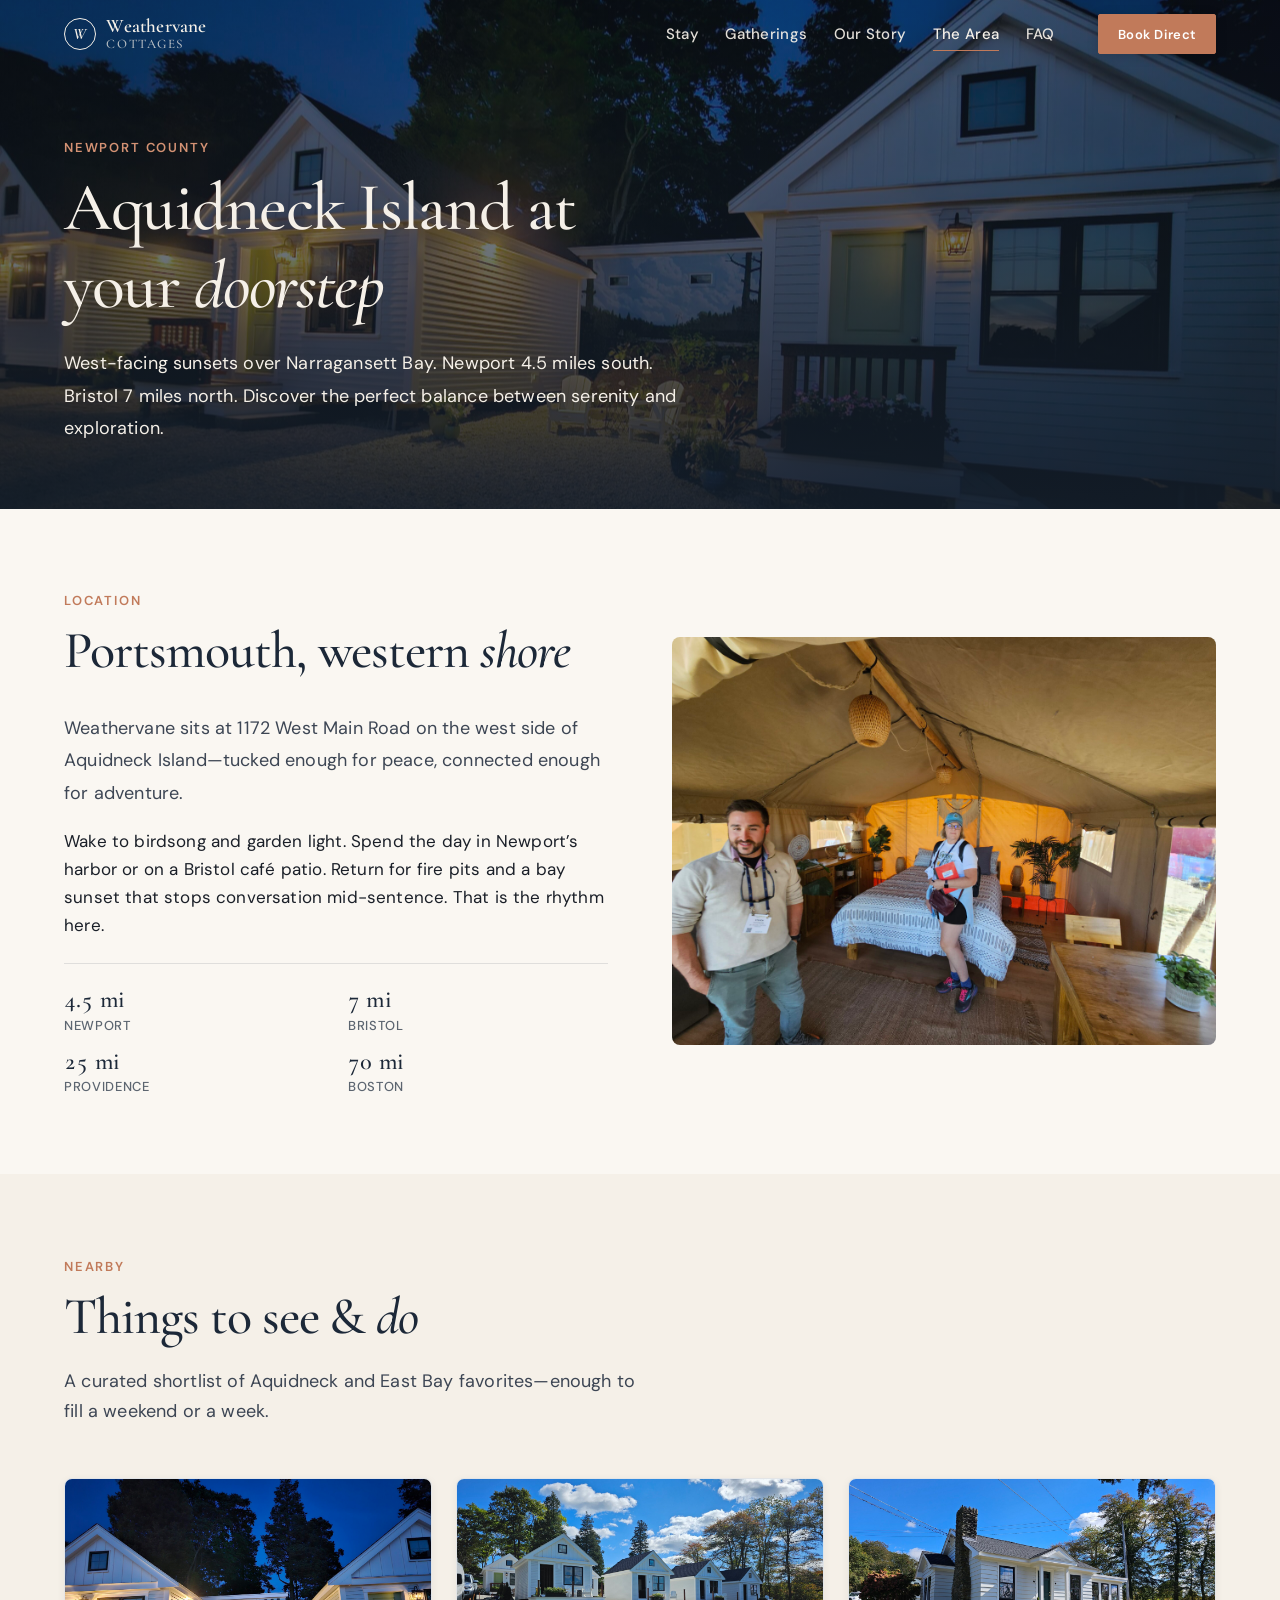
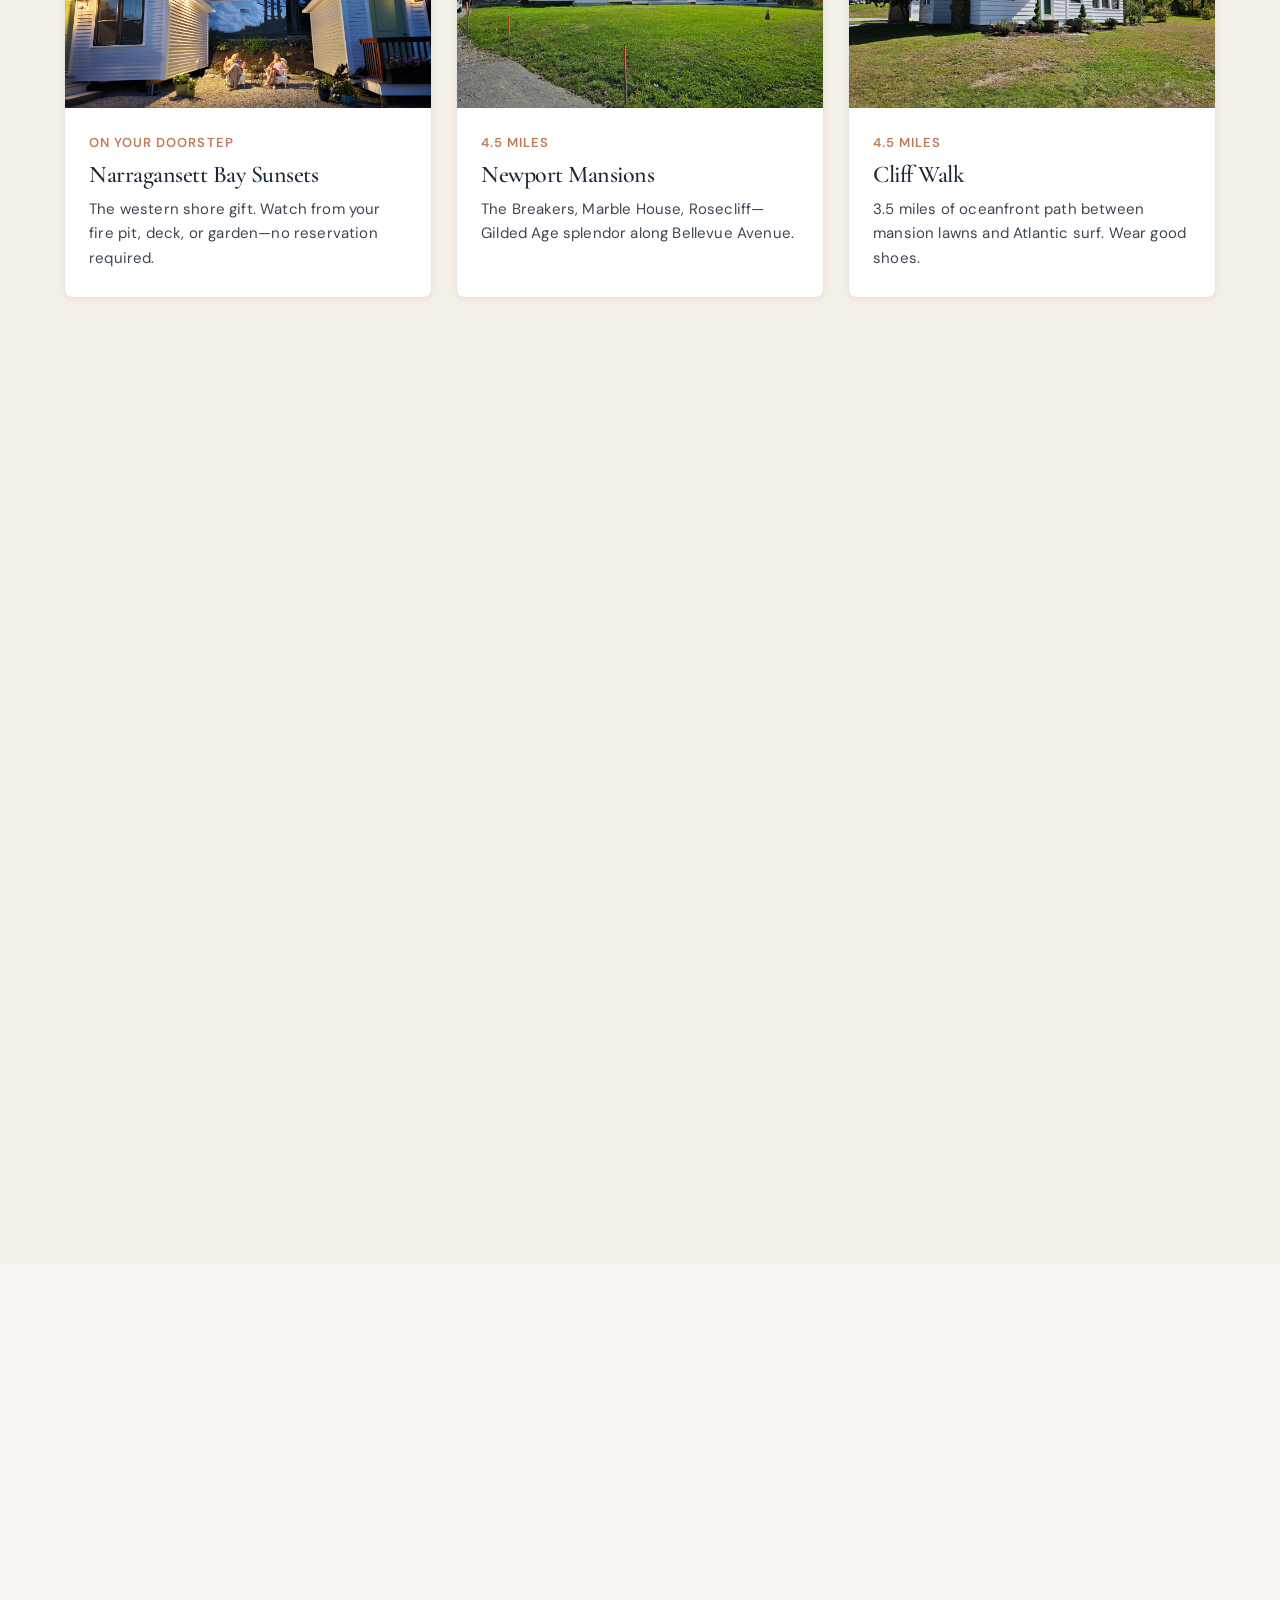
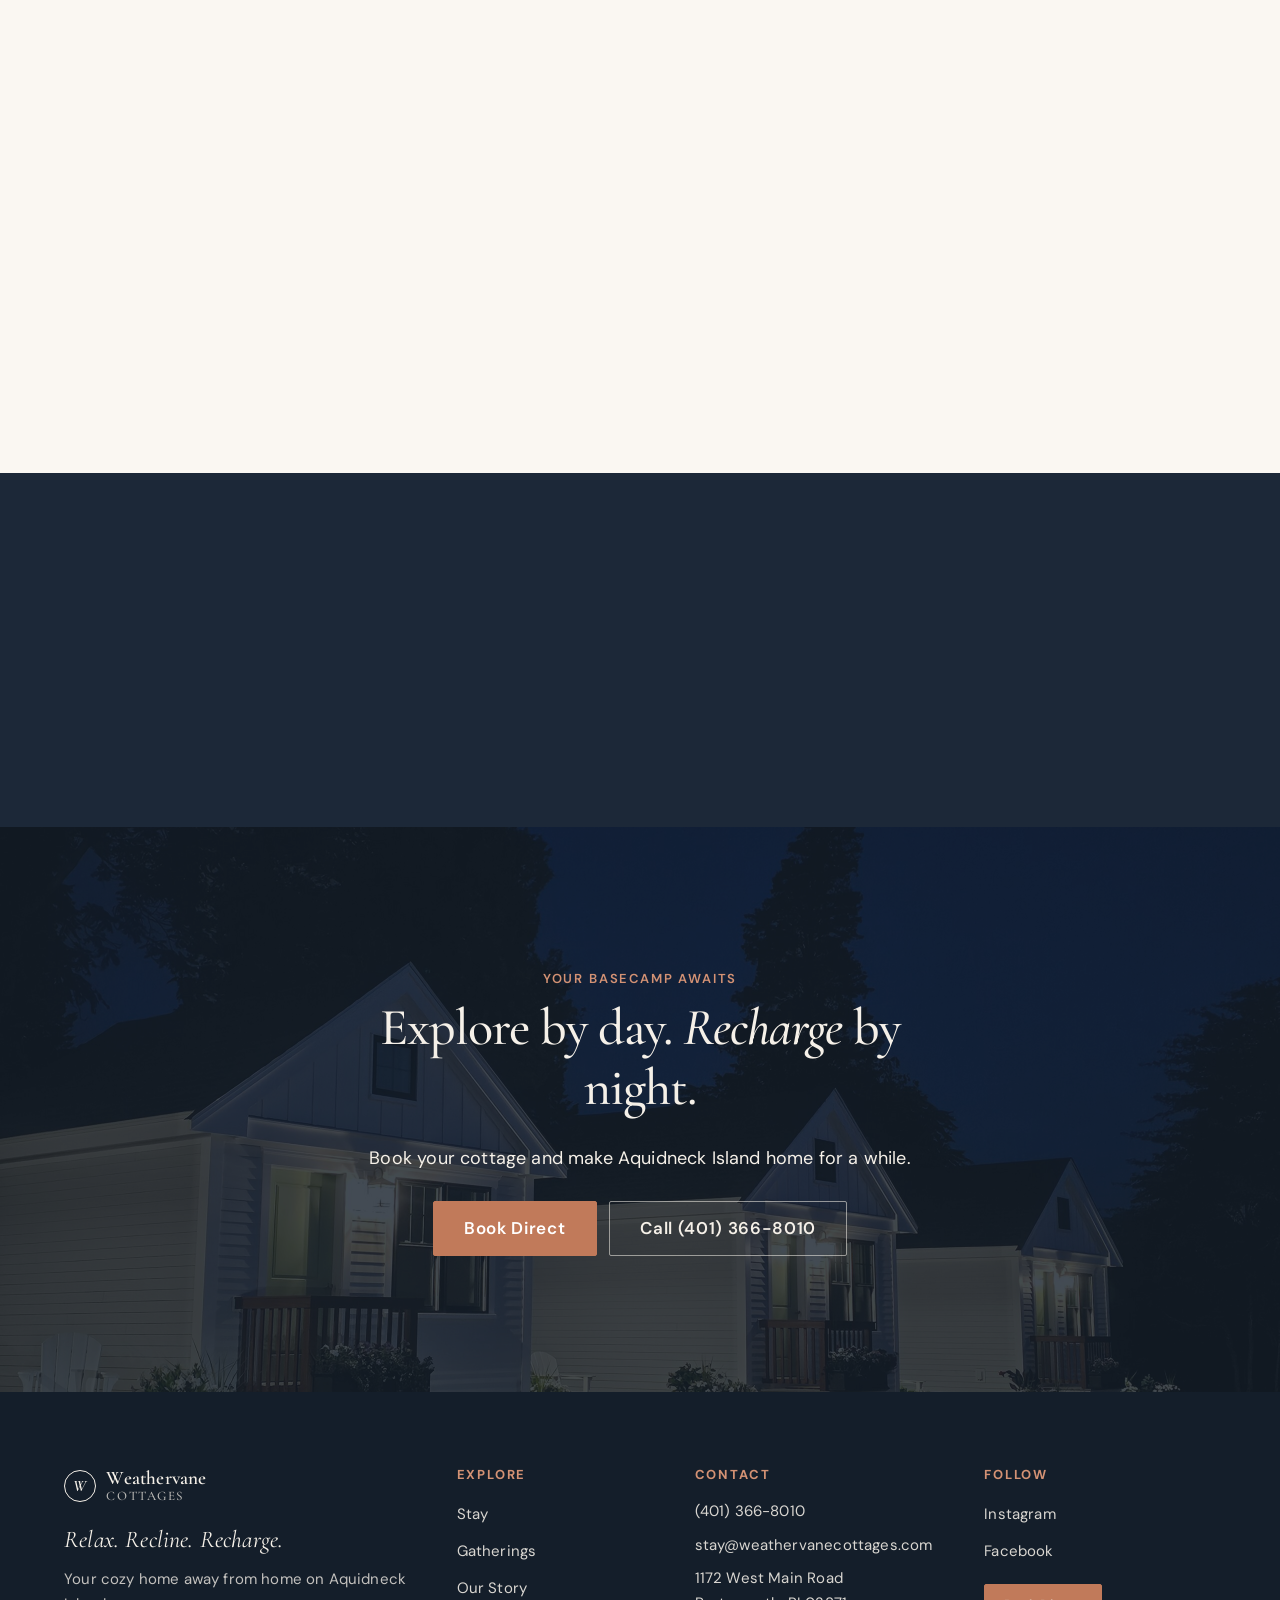
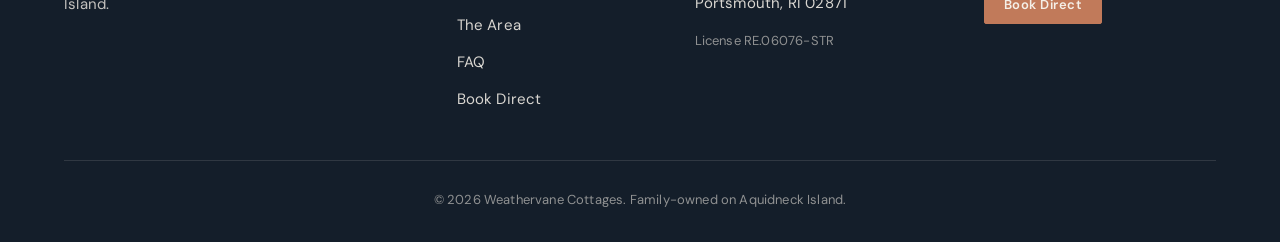
==== area.html @ 52565def "Weathervane Cottages — Grok 4.5 full redesign v2 - Grok 4.5 complete redesign: 19.5KB prompt w/ all " ====
<!DOCTYPE html>
<html lang="en">
<head>
  <meta charset="UTF-8">
  <meta name="viewport" content="width=device-width, initial-scale=1.0">
  <title>The Area | Aquidneck Island & Newport County | Weathervane Cottages</title>
  <meta name="description" content="Explore Aquidneck Island from Weathervane Cottages. Newport 4.5 miles, Bristol 7 miles. Beaches, mansions, farms, vineyards, and Narragansett Bay sunsets.">
  <link rel="canonical" href="https://btizzy.github.io/weathervane-cottages-redesign/area.html">
  <meta name="theme-color" content="#1C2838">

  <meta property="og:type" content="website">
  <meta property="og:url" content="https://btizzy.github.io/weathervane-cottages-redesign/area.html">
  <meta property="og:title" content="The Area | Weathervane Cottages">
  <meta property="og:description" content="Aquidneck Island at your doorstep. Newport, Bristol, bay sunsets, and Newport County adventures.">
  <meta property="og:image" content="https://btizzy.github.io/weathervane-cottages-redesign/assets/property/sunset-2.jpg">
  <meta name="twitter:card" content="summary_large_image">
  <meta name="twitter:title" content="The Area | Weathervane Cottages">
  <meta name="twitter:description" content="Discover Newport County from your cottage on Aquidneck Island.">
  <meta name="twitter:image" content="https://btizzy.github.io/weathervane-cottages-redesign/assets/property/sunset-2.jpg">

  <link rel="preconnect" href="https://fonts.googleapis.com">
  <link rel="preconnect" href="https://fonts.gstatic.com" crossorigin>
  <link href="https://fonts.googleapis.com/css2?family=Cormorant+Garamond:ital,wght@0,400;0,500;0,600;0,700;1,400;1,500;1,600&family=DM+Sans:ital,opsz,wght@0,9..40,300;0,9..40,400;0,9..40,500;0,9..40,600;0,9..40,700;1,9..40,400&display=swap" rel="stylesheet">
  <link rel="stylesheet" href="css/styles.css">

  <script type="application/ld+json">
  {
    "@context": "https://schema.org",
    "@graph": [
      {
        "@type": "Place",
        "name": "Weathervane Cottages",
        "description": "Boutique cottage retreat on the west side of Aquidneck Island in Portsmouth, Rhode Island.",
        "address": {
          "@type": "PostalAddress",
          "streetAddress": "1172 West Main Road",
          "addressLocality": "Portsmouth",
          "addressRegion": "RI",
          "postalCode": "02871",
          "addressCountry": "US"
        },
        "geo": {
          "@type": "GeoCoordinates",
          "latitude": 41.6021,
          "longitude": -71.2701
        },
        "telephone": "+14013668010"
      },
      {
        "@type": "TouristAttraction",
        "name": "Aquidneck Island & Newport County",
        "description": "Newport mansions, Cliff Walk, Narragansett Bay, Bristol, beaches, farms, and vineyards accessible from Weathervane Cottages.",
        "url": "https://btizzy.github.io/weathervane-cottages-redesign/area.html"
      }
    ]
  }
  </script>
</head>
<body>
  <a class="skip-link" href="#main">Skip to content</a>

  <header class="site-header" id="site-header">
    <div class="site-header__inner">
      <a class="site-logo" href="index.html" aria-label="Weathervane Cottages home">
        <span class="site-logo__mark">W</span>
        <span class="site-logo__text">Weathervane<span>Cottages</span></span>
      </a>

      <nav class="site-nav" id="site-nav" aria-label="Primary">
        <ul class="site-nav__list">
          <li><a href="stay.html">Stay</a></li>
          <li><a href="gatherings.html">Gatherings</a></li>
          <li><a href="story.html">Our Story</a></li>
          <li><a href="area.html" aria-current="page">The Area</a></li>
          <li><a href="faq.html">FAQ</a></li>
        </ul>
        <a class="btn btn--primary btn--sm site-nav__cta" href="book.html">Book Direct</a>
      </nav>

      <a class="btn btn--primary btn--sm header-cta-mobile" href="book.html">Book</a>
      <button class="nav-toggle" id="nav-toggle" aria-expanded="false" aria-controls="site-nav" aria-label="Open menu">
        <span class="nav-toggle__bar"></span>
        <span class="nav-toggle__bar"></span>
        <span class="nav-toggle__bar"></span>
      </button>
    </div>
  </header>

  <main id="main">
    <section class="page-hero">
      <div class="page-hero__media">
        <img src="assets/property/sunset-2.jpg" alt="Sunset over Narragansett Bay from Aquidneck Island" width="1920" height="900" fetchpriority="high">
      </div>
      <div class="page-hero__scrim" aria-hidden="true"></div>
      <div class="container">
        <div class="page-hero__content">
          <p class="eyebrow eyebrow--light">Newport County</p>
          <h1 class="page-hero__title">Aquidneck Island at your <em>doorstep</em></h1>
          <p class="page-hero__lede">West-facing sunsets over Narragansett Bay. Newport 4.5 miles south. Bristol 7 miles north. Discover the perfect balance between serenity and exploration.</p>
        </div>
      </div>
    </section>

    <!-- OVERVIEW -->
    <section class="section">
      <div class="container">
        <div class="split">
          <div class="split__copy reveal">
            <p class="eyebrow">Location</p>
            <h2 class="section-title">Portsmouth, western <em>shore</em></h2>
            <p class="lead">Weathervane sits at 1172 West Main Road on the west side of Aquidneck Island—tucked enough for peace, connected enough for adventure.</p>
            <p>Wake to birdsong and garden light. Spend the day in Newport’s harbor or on a Bristol café patio. Return for fire pits and a bay sunset that stops conversation mid-sentence. That is the rhythm here.</p>
            <ul class="distance-list">
              <li><strong>4.5 mi</strong> <span>Newport</span></li>
              <li><strong>7 mi</strong> <span>Bristol</span></li>
              <li><strong>25 mi</strong> <span>Providence</span></li>
              <li><strong>70 mi</strong> <span>Boston</span></li>
            </ul>
          </div>
          <div class="split__media reveal">
            <figure class="media-frame">
              <img src="assets/property/aerial-1.jpg" alt="Aerial view over Aquidneck Island and the bay" width="1000" height="750" loading="lazy">
            </figure>
          </div>
        </div>
      </div>
    </section>

    <!-- ATTRACTIONS -->
    <section class="section section--cream">
      <div class="container">
        <div class="section-header reveal">
          <p class="eyebrow">Nearby</p>
          <h2 class="section-title">Things to see &amp; <em>do</em></h2>
          <p class="section-desc">A curated shortlist of Aquidneck and East Bay favorites—enough to fill a weekend or a week.</p>
        </div>

        <div class="card-grid card-grid--3">
          <article class="card card--minimal reveal">
            <div class="card__media">
              <img src="assets/property/sunset-3.jpg" alt="Narragansett Bay waters at golden hour" width="800" height="500" loading="lazy">
            </div>
            <div class="card__body">
              <p class="card__meta">On your doorstep</p>
              <h3 class="card__title">Narragansett Bay Sunsets</h3>
              <p class="card__text">The western shore gift. Watch from your fire pit, deck, or garden—no reservation required.</p>
            </div>
          </article>

          <article class="card card--minimal reveal">
            <div class="card__media">
              <img src="assets/property/grounds-1.jpg" alt="Lush coastal landscape near the property" width="800" height="500" loading="lazy">
            </div>
            <div class="card__body">
              <p class="card__meta">4.5 miles</p>
              <h3 class="card__title">Newport Mansions</h3>
              <p class="card__text">The Breakers, Marble House, Rosecliff—Gilded Age splendor along Bellevue Avenue.</p>
            </div>
          </article>

          <article class="card card--minimal reveal">
            <div class="card__media">
              <img src="assets/property/grounds-2.jpg" alt="Coastal path scenery" width="800" height="500" loading="lazy">
            </div>
            <div class="card__body">
              <p class="card__meta">4.5 miles</p>
              <h3 class="card__title">Cliff Walk</h3>
              <p class="card__text">3.5 miles of oceanfront path between mansion lawns and Atlantic surf. Wear good shoes.</p>
            </div>
          </article>

          <article class="card card--minimal reveal">
            <div class="card__media">
              <img src="assets/property/garden-2.jpg" alt="Garden greenery reminiscent of local farms" width="800" height="500" loading="lazy">
            </div>
            <div class="card__body">
              <p class="card__meta">Aquidneck Island</p>
              <h3 class="card__title">Farms &amp; Vineyards</h3>
              <p class="card__text">Farm stands, tasting rooms, and fields that feed the island’s tables. Ask us for current favorites.</p>
            </div>
          </article>

          <article class="card card--minimal reveal">
            <div class="card__media">
              <img src="assets/lifestyle/lounge-1.jpg" alt="Relaxed outdoor setting" width="800" height="500" loading="lazy">
            </div>
            <div class="card__body">
              <p class="card__meta">Newport Harbor</p>
              <h3 class="card__title">Sailing &amp; the Waterfront</h3>
              <p class="card__text">Harbor cruises, sailing lessons, Bowen’s and Bannister’s Wharf—seafood with a view.</p>
            </div>
          </article>

          <article class="card card--minimal reveal">
            <div class="card__media">
              <img src="assets/property/garden-3.jpg" alt="Quiet natural setting" width="800" height="500" loading="lazy">
            </div>
            <div class="card__body">
              <p class="card__meta">Island-wide</p>
              <h3 class="card__title">Beaches</h3>
              <p class="card__text">First Beach, Second Beach, Sachuest—Atlantic swims and sandbar walks within easy reach.</p>
            </div>
          </article>

          <article class="card card--minimal reveal">
            <div class="card__media">
              <img src="assets/property/cottage-exterior-2.jpg" alt="Charming local architecture character" width="800" height="500" loading="lazy">
            </div>
            <div class="card__body">
              <p class="card__meta">7 miles</p>
              <h3 class="card__title">Downtown Bristol</h3>
              <p class="card__text">America’s oldest Fourth of July parade, Thames Street shops, waterfront walks, and great coffee.</p>
            </div>
          </article>

          <article class="card card--minimal reveal">
            <div class="card__media">
              <img src="assets/property/grounds-3.jpg" alt="Open path ideal for biking and walking" width="800" height="500" loading="lazy">
            </div>
            <div class="card__body">
              <p class="card__meta">East Bay</p>
              <h3 class="card__title">East Bay Bike Path</h3>
              <p class="card__text">Fourteen scenic miles from Bristol to Providence—rent bikes and make a day of it.</p>
            </div>
          </article>

          <article class="card card--minimal reveal">
            <div class="card__media">
              <img src="assets/rooms/interior-5.jpg" alt="Cozy interior inspiration for rainy day plans" width="800" height="500" loading="lazy">
            </div>
            <div class="card__body">
              <p class="card__meta">Newport</p>
              <h3 class="card__title">Dining &amp; Nightlife</h3>
              <p class="card__text">From clam shacks to tasting menus—Newport County punches well above its weight at the table.</p>
            </div>
          </article>
        </div>
      </div>
    </section>

    <!-- DAY TRIPS -->
    <section class="section">
      <div class="container">
        <div class="section-header reveal">
          <p class="eyebrow">Farther afield</p>
          <h2 class="section-title">Day <em>trips</em></h2>
          <p class="section-desc">When you want a fuller day out—still back in time for the fire pit.</p>
        </div>

        <div class="card-grid card-grid--2">
          <article class="day-card reveal">
            <div class="day-card__index">01</div>
            <h3 class="day-card__title">Providence</h3>
            <p class="day-card__meta">~45 minutes</p>
            <p>RISD Museum, WaterFire (seasonal), Federal Hill dining, and a capital city with serious creative energy.</p>
          </article>
          <article class="day-card reveal">
            <div class="day-card__index">02</div>
            <h3 class="day-card__title">Block Island</h3>
            <p class="day-card__meta">Ferry from Point Judith or Newport (seasonal)</p>
            <p>Bluffs, bikes, and beaches on Rhode Island’s beloved offshore escape.</p>
          </article>
          <article class="day-card reveal">
            <div class="day-card__index">03</div>
            <h3 class="day-card__title">Little Compton &amp; Tiverton</h3>
            <p class="day-card__meta">~30–40 minutes</p>
            <p>Quiet stone walls, farm stands, Sakonnet vineyards, and some of the state’s most beautiful back roads.</p>
          </article>
          <article class="day-card reveal">
            <div class="day-card__index">04</div>
            <h3 class="day-card__title">Cape Cod (west end)</h3>
            <p class="day-card__meta">~90 minutes</p>
            <p>Cross the Bourne Bridge for a Falmouth or Woods Hole afternoon—then home to quieter shores.</p>
          </article>
        </div>
      </div>
    </section>

    <!-- BALANCE -->
    <section class="section section--navy band-message">
      <div class="container container--narrow">
        <div class="band-message__content reveal">
          <h2 class="section-title">Serenity and exploration in perfect <em>balance</em></h2>
          <p>Whether you fill every hour or protect empty ones, Weathervane is the soft place to land. Adventure by day. Sanctuary by night.</p>
        </div>
      </div>
    </section>

    <!-- FINAL CTA -->
    <section class="final-cta">
      <div class="final-cta__media" aria-hidden="true">
        <img src="assets/property/sunset-4.jpg" alt="" width="1920" height="900" loading="lazy">
      </div>
      <div class="final-cta__scrim" aria-hidden="true"></div>
      <div class="container">
        <div class="final-cta__content reveal">
          <p class="eyebrow eyebrow--light">Your basecamp awaits</p>
          <h2 class="final-cta__title">Explore by day. <em>Recharge</em> by night.</h2>
          <p class="final-cta__text">Book your cottage and make Aquidneck Island home for a while.</p>
          <div class="final-cta__actions">
            <a class="btn btn--primary btn--lg" href="book.html">Book Direct</a>
            <a class="btn btn--ghost-light btn--lg" href="tel:+14013668010">Call (401) 366-8010</a>
          </div>
        </div>
      </div>
    </section>
  </main>

  <footer class="site-footer">
    <div class="container">
      <div class="site-footer__grid">
        <div class="site-footer__brand">
          <a class="site-logo site-logo--footer" href="index.html">
            <span class="site-logo__mark">W</span>
            <span class="site-logo__text">Weathervane<span>Cottages</span></span>
          </a>
          <p class="site-footer__tagline">Relax. Recline. Recharge.</p>
          <p class="site-footer__promise">Your cozy home away from home on Aquidneck Island.</p>
        </div>
        <div class="site-footer__col">
          <h3 class="site-footer__heading">Explore</h3>
          <ul class="site-footer__links">
            <li><a href="stay.html">Stay</a></li>
            <li><a href="gatherings.html">Gatherings</a></li>
            <li><a href="story.html">Our Story</a></li>
            <li><a href="area.html">The Area</a></li>
            <li><a href="faq.html">FAQ</a></li>
            <li><a href="book.html">Book Direct</a></li>
          </ul>
        </div>
        <div class="site-footer__col">
          <h3 class="site-footer__heading">Contact</h3>
          <ul class="site-footer__contact">
            <li><a href="tel:+14013668010">(401) 366-8010</a></li>
            <li><a href="mailto:stay@weathervanecottages.com">stay@weathervanecottages.com</a></li>
            <li>1172 West Main Road<br>Portsmouth, RI 02871</li>
            <li class="site-footer__license">License RE.06076-STR</li>
          </ul>
        </div>
        <div class="site-footer__col">
          <h3 class="site-footer__heading">Follow</h3>
          <ul class="site-footer__social">
            <li><a href="https://www.instagram.com/weathervanecottages/" target="_blank" rel="noopener noreferrer">Instagram</a></li>
            <li><a href="https://www.facebook.com/profile.php?id=61563198885459" target="_blank" rel="noopener noreferrer">Facebook</a></li>
          </ul>
          <a class="btn btn--primary btn--sm site-footer__cta" href="book.html">Book Direct</a>
        </div>
      </div>
      <div class="site-footer__bottom">
        <p>&copy; <span data-year></span> Weathervane Cottages. Family-owned on Aquidneck Island.</p>
      </div>
    </div>
  </footer>

  <script src="js/main.js"></script>
</body>
</html>
---- css/styles.css ----
/* ==========================================================================
   Weathervane Cottages — Design System
   ==========================================================================
   TYPE SYSTEM JUSTIFICATION
   Display: Cormorant Garamond — editorial serif with exceptional italics for
   accent words (relax, recline, recharge, sanctuary, magic). Warm, classical
   hospitality presence akin to Six Senses / 1 Hotels editorial moments without
   the stiffness of colder modern serifs. Strong optical presence at 48–96px.
   Body: DM Sans (opsz axis) — highly readable at 16px mobile, refined
   letter-spacing, contemporary without feeling tech-startup. Pairs cleanly
   with Garamond’s high contrast. Fallback: Georgia / system-ui stack.
   ========================================================================== */

/* --------------------------------------------------------------------------
   Tokens
   -------------------------------------------------------------------------- */
:root {
  /* Color — sacred discipline */
  --navy: #1C2838;
  --navy-deep: #141E2A;
  --navy-soft: #2A3A4E;
  --cream: #F5F0E8;
  --cream-deep: #EBE4D8;
  --paper: #FAF7F2;
  --ink: #1A1F28;
  --ink-soft: #3D4654;
  --ink-muted: #5C6570;
  --terracotta: #C17A5A;
  --terracotta-deep: #A56446;
  --terracotta-soft: #D49274;
  --sage: #5E7260;
  --sage-soft: #7A8F7C;
  --bronze: #A67C52;
  --line: rgba(28, 40, 56, 0.12);
  --line-strong: rgba(28, 40, 56, 0.22);
  --white: #FFFFFF;

  /* Typography */
  --font-display: "Cormorant Garamond", "Palatino Linotype", Palatino, "Book Antiqua", Georgia, serif;
  --font-body: "DM Sans", "Segoe UI", system-ui, -apple-system, sans-serif;

  --fs-xs: clamp(0.75rem, 0.7rem + 0.2vw, 0.8125rem);
  --fs-sm: clamp(0.875rem, 0.84rem + 0.2vw, 0.9375rem);
  --fs-base: clamp(1rem, 0.96rem + 0.2vw, 1.0625rem);
  --fs-md: clamp(1.0625rem, 1rem + 0.3vw, 1.125rem);
  --fs-lg: clamp(1.25rem, 1.1rem + 0.6vw, 1.5rem);
  --fs-xl: clamp(1.75rem, 1.4rem + 1.2vw, 2.375rem);
  --fs-2xl: clamp(2.25rem, 1.7rem + 2vw, 3.25rem);
  --fs-3xl: clamp(2.75rem, 2rem + 2.8vw, 4.25rem);
  --fs-hero: clamp(3rem, 2.2rem + 3.5vw, 5.5rem);

  --lh-tight: 1.15;
  --lh-snug: 1.3;
  --lh-body: 1.65;
  --lh-loose: 1.8;

  --ls-display: -0.02em;
  --ls-eyebrow: 0.14em;
  --ls-body: 0.01em;

  /* Space */
  --space-1: 0.25rem;
  --space-2: 0.5rem;
  --space-3: 0.75rem;
  --space-4: 1rem;
  --space-5: 1.5rem;
  --space-6: 2rem;
  --space-7: 3rem;
  --space-8: 4rem;
  --space-9: 6rem;
  --space-10: 8rem;

  --section-y: clamp(4.5rem, 6vw, 7.5rem);
  --container: 72rem;
  --container-narrow: 42rem;
  --gutter: clamp(1.25rem, 4vw, 2rem);

  /* Radius & shadow */
  --radius-sm: 2px;
  --radius: 4px;
  --radius-md: 8px;
  --radius-lg: 12px;

  --shadow-sm: 0 2px 8px rgba(20, 30, 42, 0.06);
  --shadow-md: 0 8px 24px rgba(20, 30, 42, 0.1);
  --shadow-lg: 0 16px 48px rgba(20, 30, 42, 0.14);
  --shadow-lift: 0 12px 32px rgba(20, 30, 42, 0.12);

  /* Motion */
  --ease-out: cubic-bezier(0.22, 1, 0.36, 1);
  --ease-in-out: cubic-bezier(0.65, 0, 0.35, 1);
  --dur-fast: 180ms;
  --dur: 320ms;
  --dur-slow: 600ms;

  /* Header */
  --header-h: 4.25rem;
}

/* --------------------------------------------------------------------------
   Reset / Base
   -------------------------------------------------------------------------- */
*,
*::before,
*::after {
  box-sizing: border-box;
}

html {
  scroll-behavior: smooth;
  -webkit-text-size-adjust: 100%;
}

@media (prefers-reduced-motion: reduce) {
  html { scroll-behavior: auto; }
  *,
  *::before,
  *::after {
    animation-duration: 0.01ms !important;
    animation-iteration-count: 1 !important;
    transition-duration: 0.01ms !important;
  }
}

body {
  margin: 0;
  font-family: var(--font-body);
  font-size: var(--fs-base);
  font-weight: 400;
  font-optical-sizing: auto;
  line-height: var(--lh-body);
  letter-spacing: var(--ls-body);
  color: var(--ink);
  background: var(--paper);
  -webkit-font-smoothing: antialiased;
  -moz-osx-font-smoothing: grayscale;
}

img {
  max-width: 100%;
  height: auto;
  display: block;
  object-fit: cover;
}

img[loading="lazy"] {
  opacity: 0;
  transition: opacity var(--dur-slow) var(--ease-out);
}

img[loading="lazy"].is-loaded,
img[loading="lazy"]:not([src]) {
  opacity: 1;
}

figure { margin: 0; }
ul, ol { margin: 0; padding: 0; list-style: none; }
blockquote { margin: 0; }
address { font-style: normal; }

a {
  color: var(--terracotta-deep);
  text-decoration-thickness: 1px;
  text-underline-offset: 0.18em;
  transition: color var(--dur-fast) var(--ease-out);
}

a:hover {
  color: var(--navy);
}

a:focus-visible,
button:focus-visible,
input:focus-visible,
select:focus-visible,
textarea:focus-visible {
  outline: 2px solid var(--terracotta);
  outline-offset: 3px;
}

h1, h2, h3, h4 {
  font-family: var(--font-display);
  font-weight: 500;
  line-height: var(--lh-tight);
  letter-spacing: var(--ls-display);
  color: var(--navy);
  margin: 0 0 0.5em;
}

h1 em, h2 em, h3 em,
.hero__title em,
.page-hero__title em,
.section-title em,
.final-cta__title em,
.promise-band__quote em {
  font-style: italic;
  font-weight: 500;
  color: inherit;
}

p { margin: 0 0 1em; }
p:last-child { margin-bottom: 0; }

strong { font-weight: 600; }

.visually-hidden,
.skip-link:not(:focus) {
  position: absolute;
  width: 1px;
  height: 1px;
  padding: 0;
  margin: -1px;
  overflow: hidden;
  clip: rect(0, 0, 0, 0);
  white-space: nowrap;
  border: 0;
}

.skip-link:focus {
  position: fixed;
  top: 1rem;
  left: 1rem;
  z-index: 1000;
  padding: 0.75rem 1.25rem;
  background: var(--navy);
  color: var(--cream);
  text-decoration: none;
  font-size: var(--fs-sm);
  font-weight: 600;
  border-radius: var(--radius);
}

/* --------------------------------------------------------------------------
   Layout
   -------------------------------------------------------------------------- */
.container {
  width: 100%;
  max-width: calc(var(--container) + var(--gutter) * 2);
  margin-inline: auto;
  padding-inline: var(--gutter);
}

.container--narrow {
  max-width: calc(var(--container-narrow) + var(--gutter) * 2);
}

.section {
  padding-block: var(--section-y);
}

.section--cream {
  background: var(--cream);
}

.section--navy {
  background: var(--navy);
  color: var(--cream);
}

.section--navy .section-title,
.section--navy h2 {
  color: var(--cream);
}

.section-header {
  max-width: 40rem;
  margin-bottom: clamp(2.5rem, 4vw, 3.5rem);
}

.section-header.text-center,
.section-footer {
  text-align: center;
}

.section-footer {
  margin-top: clamp(2.5rem, 4vw, 3.5rem);
}

.section-title {
  font-size: var(--fs-2xl);
  font-weight: 500;
  margin-bottom: 0.4em;
}

.section-title--sm {
  font-size: var(--fs-xl);
}

.section-desc {
  font-size: var(--fs-md);
  color: var(--ink-soft);
  max-width: 36rem;
  margin: 0;
}

.lead {
  font-size: var(--fs-md);
  line-height: var(--lh-loose);
  color: var(--ink-soft);
}

.eyebrow {
  display: inline-block;
  font-family: var(--font-body);
  font-size: var(--fs-xs);
  font-weight: 600;
  letter-spacing: var(--ls-eyebrow);
  text-transform: uppercase;
  color: var(--terracotta);
  margin: 0 0 0.85rem;
  line-height: 1;
}

.eyebrow--light {
  color: var(--terracotta-soft);
}

.prose-center {
  text-align: center;
}

.prose-center .lead {
  font-size: var(--fs-lg);
  color: var(--ink-soft);
}

.prose p {
  color: var(--ink-soft);
  font-size: var(--fs-md);
}

/* Split layouts */
.split {
  display: grid;
  gap: clamp(2rem, 5vw, 4.5rem);
  align-items: center;
}

@media (min-width: 900px) {
  .split {
    grid-template-columns: 1fr 1fr;
  }

  .split--reverse .split__copy {
    order: 2;
  }

  .split--reverse .split__media {
    order: 1;
  }
}

.split__copy .section-title {
  margin-bottom: 0.6em;
}

.split__copy .lead {
  margin-bottom: 1em;
}

.split__copy .btn,
.split__copy .text-link {
  margin-top: 0.5rem;
}

/* Media frames — NO scale on hover */
.media-frame {
  overflow: hidden;
  border-radius: var(--radius-md);
  background: var(--cream-deep);
  position: relative;
}

.media-frame img {
  width: 100%;
  height: 100%;
  aspect-ratio: 4 / 3;
  transition: none;
}

.media-frame--portrait img {
  aspect-ratio: 4 / 5;
}

/* --------------------------------------------------------------------------
   Buttons & links
   -------------------------------------------------------------------------- */
.btn {
  display: inline-flex;
  align-items: center;
  justify-content: center;
  gap: 0.5rem;
  font-family: var(--font-body);
  font-size: var(--fs-sm);
  font-weight: 600;
  letter-spacing: 0.04em;
  text-decoration: none;
  text-transform: none;
  line-height: 1;
  padding: 0.95rem 1.6rem;
  border-radius: var(--radius-sm);
  border: 1.5px solid transparent;
  cursor: pointer;
  transition:
    background var(--dur-fast) var(--ease-out),
    color var(--dur-fast) var(--ease-out),
    border-color var(--dur-fast) var(--ease-out),
    transform var(--dur-fast) var(--ease-out),
    box-shadow var(--dur-fast) var(--ease-out);
  min-height: 44px;
  white-space: nowrap;
}

.btn--sm {
  padding: 0.7rem 1.15rem;
  font-size: var(--fs-xs);
  min-height: 40px;
}

.btn--lg {
  padding: 1.1rem 1.9rem;
  font-size: var(--fs-base);
}

.btn--block {
  width: 100%;
}

.btn--primary {
  background: var(--terracotta);
  color: var(--white);
  border-color: var(--terracotta);
}

.btn--primary:hover {
  background: var(--terracotta-deep);
  border-color: var(--terracotta-deep);
  color: var(--white);
  box-shadow: var(--shadow-sm);
}

.btn--secondary {
  background: transparent;
  color: var(--navy);
  border-color: var(--navy);
}

.btn--secondary:hover {
  background: var(--navy);
  color: var(--cream);
}

.btn--ghost-light {
  background: transparent;
  color: var(--cream);
  border-color: rgba(245, 240, 232, 0.55);
}

.btn--ghost-light:hover {
  background: rgba(245, 240, 232, 0.12);
  border-color: var(--cream);
  color: var(--cream);
}

.text-link {
  display: inline-flex;
  align-items: center;
  gap: 0.4rem;
  font-weight: 600;
  font-size: var(--fs-sm);
  color: var(--navy);
  text-decoration: none;
  letter-spacing: 0.02em;
  border-bottom: 1px solid var(--terracotta);
  padding-bottom: 0.15em;
  transition: color var(--dur-fast) var(--ease-out), border-color var(--dur-fast) var(--ease-out);
}

.text-link:hover {
  color: var(--terracotta-deep);
  border-color: var(--terracotta-deep);
}

/* --------------------------------------------------------------------------
   Header / Nav
   -------------------------------------------------------------------------- */
.site-header {
  position: fixed;
  top: 0;
  left: 0;
  right: 0;
  z-index: 100;
  height: var(--header-h);
  transition:
    background var(--dur) var(--ease-out),
    box-shadow var(--dur) var(--ease-out),
    backdrop-filter var(--dur) var(--ease-out);
}

.site-header.is-scrolled {
  background: rgba(250, 247, 242, 0.92);
  backdrop-filter: blur(12px);
  -webkit-backdrop-filter: blur(12px);
  box-shadow: 0 1px 0 var(--line);
}

.site-header__inner {
  display: flex;
  align-items: center;
  justify-content: space-between;
  height: 100%;
  max-width: calc(var(--container) + var(--gutter) * 2);
  margin-inline: auto;
  padding-inline: var(--gutter);
  gap: 1rem;
}

.site-logo {
  display: inline-flex;
  align-items: center;
  gap: 0.65rem;
  text-decoration: none;
  color: var(--cream);
  flex-shrink: 0;
  z-index: 102;
  transition: color var(--dur) var(--ease-out);
}

.site-header.is-scrolled .site-logo,
.site-header.nav-open .site-logo {
  color: var(--navy);
}

.site-logo__mark {
  display: grid;
  place-items: center;
  width: 2rem;
  height: 2rem;
  border: 1.5px solid currentColor;
  border-radius: 50%;
  font-family: var(--font-display);
  font-size: 1rem;
  font-weight: 600;
  font-style: italic;
  line-height: 1;
}

.site-logo__text {
  font-family: var(--font-display);
  font-size: 1.2rem;
  font-weight: 600;
  letter-spacing: 0.01em;
  line-height: 1.1;
  display: flex;
  flex-direction: column;
}

.site-logo__text span {
  font-size: 0.68em;
  font-weight: 500;
  letter-spacing: 0.12em;
  text-transform: uppercase;
  opacity: 0.75;
}

.site-nav {
  display: flex;
  align-items: center;
  gap: 2rem;
}

.site-nav__list {
  display: flex;
  align-items: center;
  gap: 0.15rem;
}

.site-nav__list a {
  display: block;
  padding: 0.5rem 0.75rem;
  font-size: var(--fs-sm);
  font-weight: 500;
  color: rgba(245, 240, 232, 0.92);
  text-decoration: none;
  letter-spacing: 0.02em;
  transition: color var(--dur-fast) var(--ease-out);
  position: relative;
}

.site-header.is-scrolled .site-nav__list a {
  color: var(--ink-soft);
}

.site-nav__list a:hover,
.site-nav__list a[aria-current="page"] {
  color: var(--cream);
}

.site-header.is-scrolled .site-nav__list a:hover,
.site-header.is-scrolled .site-nav__list a[aria-current="page"] {
  color: var(--navy);
}

.site-nav__list a[aria-current="page"]::after {
  content: "";
  position: absolute;
  left: 0.75rem;
  right: 0.75rem;
  bottom: 0.2rem;
  height: 1px;
  background: var(--terracotta);
}

.header-cta-mobile {
  display: none;
}

.nav-toggle {
  display: none;
  flex-direction: column;
  justify-content: center;
  gap: 5px;
  width: 44px;
  height: 44px;
  padding: 10px;
  background: transparent;
  border: 0;
  cursor: pointer;
  z-index: 102;
}

.nav-toggle__bar {
  display: block;
  height: 1.5px;
  width: 100%;
  background: var(--cream);
  transition:
    transform var(--dur) var(--ease-out),
    opacity var(--dur-fast) var(--ease-out),
    background var(--dur) var(--ease-out);
  transform-origin: center;
}

.site-header.is-scrolled .nav-toggle__bar,
.site-header.nav-open .nav-toggle__bar {
  background: var(--navy);
}

.nav-toggle[aria-expanded="true"] .nav-toggle__bar:nth-child(1) {
  transform: translateY(6.5px) rotate(45deg);
}

.nav-toggle[aria-expanded="true"] .nav-toggle__bar:nth-child(2) {
  opacity: 0;
}

.nav-toggle[aria-expanded="true"] .nav-toggle__bar:nth-child(3) {
  transform: translateY(-6.5px) rotate(-45deg);
}

@media (max-width: 899px) {
  .nav-toggle { display: flex; }
  .header-cta-mobile { display: inline-flex; margin-left: auto; margin-right: 0.25rem; }

  .site-nav {
    position: fixed;
    inset: 0;
    background: var(--paper);
    flex-direction: column;
    justify-content: center;
    align-items: stretch;
    padding: 6rem var(--gutter) 3rem;
    gap: 2.5rem;
    opacity: 0;
    visibility: hidden;
    pointer-events: none;
    transition: opacity var(--dur) var(--ease-out), visibility var(--dur) var(--ease-out);
    z-index: 101;
  }

  .site-header.nav-open .site-nav {
    opacity: 1;
    visibility: visible;
    pointer-events: auto;
  }

  .site-nav__list {
    flex-direction: column;
    align-items: flex-start;
    gap: 0.25rem;
  }

  .site-nav__list a {
    font-family: var(--font-display);
    font-size: clamp(2rem, 8vw, 2.75rem);
    font-weight: 500;
    color: var(--navy);
    padding: 0.35rem 0;
  }

  .site-nav__list a[aria-current="page"]::after {
    display: none;
  }

  .site-nav__list a[aria-current="page"] {
    color: var(--terracotta);
    font-style: italic;
  }

  .site-nav__cta {
    align-self: flex-start;
  }

  .site-header:not(.is-scrolled):not(.nav-open) .header-cta-mobile {
    /* keep primary CTA visible on transparent header */
  }
}

@media (min-width: 900px) {
  .site-header:not(.is-scrolled) .btn--primary {
    box-shadow: 0 2px 12px rgba(0, 0, 0, 0.15);
  }
}

/* --------------------------------------------------------------------------
   Hero
   -------------------------------------------------------------------------- */
.hero {
  position: relative;
  min-height: 100vh;
  min-height: 100dvh;
  display: flex;
  align-items: flex-end;
  color: var(--cream);
  overflow: hidden;
}

.hero__media {
  position: absolute;
  inset: 0;
  z-index: 0;
}

.hero__media img {
  width: 100%;
  height: 100%;
  object-fit: cover;
  object-position: center 40%;
  transform: scale(1.02);
  will-change: transform;
}

/* Heavy scrim for WCAG — full-opacity cream text */
.hero__scrim {
  position: absolute;
  inset: 0;
  z-index: 1;
  background:
    linear-gradient(
      to top,
      rgba(20, 30, 42, 0.92) 0%,
      rgba(20, 30, 42, 0.72) 35%,
      rgba(20, 30, 42, 0.35) 60%,
      rgba(20, 30, 42, 0.45) 100%
    );
}

.hero__content {
  position: relative;
  z-index: 2;
  width: 100%;
  max-width: calc(var(--container) + var(--gutter) * 2);
  margin-inline: auto;
  padding: 0 var(--gutter) clamp(5rem, 12vh, 8rem);
}

.hero__title {
  font-size: var(--fs-hero);
  font-weight: 500;
  color: var(--cream);
  max-width: 12ch;
  margin-bottom: 0.35em;
  text-wrap: balance;
}

.hero__lede {
  font-size: var(--fs-md);
  line-height: var(--lh-loose);
  color: var(--cream);
  max-width: 36rem;
  margin-bottom: 1.75rem;
  opacity: 1;
}

.hero__actions {
  display: flex;
  flex-wrap: wrap;
  gap: 0.75rem;
}

.hero__scroll {
  position: absolute;
  bottom: 1.75rem;
  right: var(--gutter);
  z-index: 2;
  display: flex;
  flex-direction: column;
  align-items: center;
  gap: 0.6rem;
  color: var(--cream);
  font-size: var(--fs-xs);
  font-weight: 600;
  letter-spacing: var(--ls-eyebrow);
  text-transform: uppercase;
  opacity: 1;
}

.hero__scroll-line {
  display: block;
  width: 1px;
  height: 2.5rem;
  background: var(--cream);
  animation: scroll-pulse 2.2s var(--ease-in-out) infinite;
}

@keyframes scroll-pulse {
  0%, 100% { transform: scaleY(1); opacity: 1; }
  50% { transform: scaleY(0.55); opacity: 0.5; }
}

@media (max-width: 600px) {
  .hero__scroll { display: none; }
}

/* Page hero */
.page-hero {
  position: relative;
  min-height: clamp(22rem, 55vh, 32rem);
  display: flex;
  align-items: flex-end;
  color: var(--cream);
  overflow: hidden;
  padding-top: var(--header-h);
}

.page-hero--short {
  min-height: clamp(18rem, 42vh, 24rem);
}

.page-hero__media {
  position: absolute;
  inset: 0;
  z-index: 0;
}

.page-hero__media img {
  width: 100%;
  height: 100%;
  object-fit: cover;
  object-position: center;
}

.page-hero__scrim {
  position: absolute;
  inset: 0;
  z-index: 1;
  background:
    linear-gradient(
      to top,
      rgba(20, 30, 42, 0.9) 0%,
      rgba(20, 30, 42, 0.65) 45%,
      rgba(20, 30, 42, 0.4) 100%
    );
}

.page-hero__content {
  position: relative;
  z-index: 2;
  padding-block: clamp(2.5rem, 6vw, 4rem);
  max-width: 40rem;
}

.page-hero__title {
  font-size: var(--fs-3xl);
  color: var(--cream);
  margin-bottom: 0.35em;
}

.page-hero__lede {
  font-size: var(--fs-md);
  color: var(--cream);
  margin: 0;
  line-height: var(--lh-loose);
  opacity: 1;
}

/* --------------------------------------------------------------------------
   Trust strip
   -------------------------------------------------------------------------- */
.trust-strip {
  background: var(--navy);
  color: var(--cream);
  padding-block: clamp(2.5rem, 4vw, 3.25rem);
}

.trust-strip--bordered {
  border-bottom: 1px solid rgba(245, 240, 232, 0.1);
}

.trust-strip__grid {
  display: grid;
  grid-template-columns: repeat(2, 1fr);
  gap: 2rem 1.5rem;
}

@media (min-width: 768px) {
  .trust-strip__grid {
    grid-template-columns: repeat(4, 1fr);
    gap: 1.5rem;
  }
}

.trust-strip__item {
  text-align: center;
}

.trust-strip__num {
  display: block;
  font-family: var(--font-display);
  font-size: clamp(2.5rem, 4vw, 3.25rem);
  font-weight: 500;
  font-variant-numeric: tabular-nums lining-nums;
  line-height: 1;
  color: var(--cream);
  margin-bottom: 0.4rem;
}

.trust-strip__label {
  font-size: var(--fs-xs);
  font-weight: 500;
  letter-spacing: 0.06em;
  text-transform: uppercase;
  color: var(--cream);
  opacity: 1;
}

/* --------------------------------------------------------------------------
   Intro composition
   -------------------------------------------------------------------------- */
.intro__grid {
  display: grid;
  gap: clamp(2.5rem, 5vw, 5rem);
  align-items: center;
}

@media (min-width: 900px) {
  .intro__grid {
    grid-template-columns: 1fr 1.05fr;
  }
}

.intro__media {
  position: relative;
  display: grid;
  gap: 1rem;
}

@media (min-width: 600px) {
  .intro__media {
    grid-template-columns: 1.2fr 0.8fr;
    align-items: end;
  }

  .media-frame--inset {
    margin-bottom: 15%;
  }
}

/* --------------------------------------------------------------------------
   Cards — lift on hover, NO image scale
   -------------------------------------------------------------------------- */
.card-grid {
  display: grid;
  gap: 1.5rem;
}

.card-grid--2 {
  grid-template-columns: 1fr;
}

.card-grid--3 {
  grid-template-columns: 1fr;
}

@media (min-width: 640px) {
  .card-grid--2 { grid-template-columns: repeat(2, 1fr); }
  .card-grid--3 { grid-template-columns: repeat(2, 1fr); }
}

@media (min-width: 960px) {
  .card-grid--3 { grid-template-columns: repeat(3, 1fr); }
}

.card {
  background: var(--white);
  border-radius: var(--radius-md);
  overflow: hidden;
  box-shadow: var(--shadow-sm);
  border: 1px solid var(--line);
  transition:
    transform var(--dur) var(--ease-out),
    box-shadow var(--dur) var(--ease-out),
    border-color var(--dur) var(--ease-out);
}

.card:hover {
  transform: translateY(-5px);
  box-shadow: var(--shadow-lift);
  border-color: var(--line-strong);
}

.card__link {
  display: flex;
  flex-direction: column;
  height: 100%;
  text-decoration: none;
  color: inherit;
}

.card__media {
  overflow: hidden;
  position: relative;
  background: var(--cream-deep);
}

.card__media::after {
  content: "";
  position: absolute;
  left: 0;
  top: 0;
  bottom: 0;
  width: 0;
  background: var(--terracotta);
  transition: width var(--dur) var(--ease-out);
  z-index: 1;
}

.card:hover .card__media::after {
  width: 3px;
}

.card__media img {
  width: 100%;
  aspect-ratio: 4 / 3;
  /* NO transform scale — intentionally still */
  transition: none;
}

.card--minimal .card__media img {
  aspect-ratio: 16 / 10;
}

.card__body {
  padding: 1.5rem 1.5rem 1.65rem;
  display: flex;
  flex-direction: column;
  flex: 1;
}

.card__meta {
  font-size: var(--fs-xs);
  font-weight: 600;
  letter-spacing: 0.08em;
  text-transform: uppercase;
  color: var(--terracotta);
  margin: 0 0 0.5rem;
}

.card__title {
  font-size: var(--fs-lg);
  font-weight: 550;
  margin: 0 0 0.5rem;
  color: var(--navy);
}

.card__text {
  font-size: var(--fs-sm);
  color: var(--ink-soft);
  margin: 0 0 1.25rem;
  flex: 1;
}

.card__cta {
  font-size: var(--fs-sm);
  font-weight: 600;
  color: var(--navy);
  letter-spacing: 0.02em;
}

.card__link:hover .card__cta {
  color: var(--terracotta-deep);
}

/* Space cards (gatherings) */
.space-card {
  background: var(--white);
  border-radius: var(--radius-md);
  overflow: hidden;
  border: 1px solid var(--line);
  transition:
    transform var(--dur) var(--ease-out),
    box-shadow var(--dur) var(--ease-out);
}

.space-card:hover {
  transform: translateY(-5px);
  box-shadow: var(--shadow-lift);
}

.space-card__media {
  overflow: hidden;
  background: var(--cream-deep);
}

.space-card__media img {
  width: 100%;
  aspect-ratio: 3 / 2;
  /* NO scale */
}

.space-card__body {
  padding: 1.5rem;
}

.space-card__title {
  font-size: var(--fs-lg);
  margin: 0 0 0.4rem;
}

.space-card__text {
  font-size: var(--fs-sm);
  color: var(--ink-soft);
  margin: 0;
}

/* --------------------------------------------------------------------------
   Inline stats / gatherings teaser
   -------------------------------------------------------------------------- */
.inline-stats {
  display: flex;
  flex-wrap: wrap;
  gap: 1.75rem;
  margin: 1.5rem 0 1.75rem;
  padding: 1.25rem 0;
  border-top: 1px solid var(--line);
  border-bottom: 1px solid var(--line);
}

.inline-stats__num {
  display: block;
  font-family: var(--font-display);
  font-size: var(--fs-xl);
  font-weight: 500;
  font-variant-numeric: tabular-nums lining-nums;
  color: var(--navy);
  line-height: 1;
}

.inline-stats__label {
  font-size: var(--fs-xs);
  font-weight: 500;
  letter-spacing: 0.06em;
  text-transform: uppercase;
  color: var(--ink-muted);
}

/* --------------------------------------------------------------------------
   Promise band
   -------------------------------------------------------------------------- */
.promise-band {
  position: relative;
  padding-block: clamp(5rem, 10vw, 8rem);
  color: var(--cream);
  overflow: hidden;
}

.promise-band__media {
  position: absolute;
  inset: 0;
  z-index: 0;
}

.promise-band__media img {
  width: 100%;
  height: 100%;
  object-fit: cover;
}

.promise-band__scrim {
  position: absolute;
  inset: 0;
  z-index: 1;
  background: rgba(20, 30, 42, 0.82);
}

.promise-band__quote {
  position: relative;
  z-index: 2;
  max-width: 42rem;
  margin-inline: auto;
  text-align: center;
}

.promise-band__quote p {
  font-family: var(--font-display);
  font-size: var(--fs-xl);
  font-weight: 400;
  line-height: var(--lh-snug);
  color: var(--cream);
  margin-bottom: 1.5rem;
}

.promise-band__tagline {
  font-size: var(--fs-2xl) !important;
  margin-bottom: 1rem !important;
}

.promise-band__quote cite {
  font-family: var(--font-body);
  font-size: var(--fs-xs);
  font-style: normal;
  font-weight: 600;
  letter-spacing: var(--ls-eyebrow);
  text-transform: uppercase;
  color: var(--terracotta-soft);
}

/* --------------------------------------------------------------------------
   Band message
   -------------------------------------------------------------------------- */
.band-message {
  text-align: center;
}

.band-message__content {
  max-width: 38rem;
  margin-inline: auto;
}

.band-message__content p {
  color: rgba(245, 240, 232, 0.92);
  font-size: var(--fs-md);
}

.band-message__actions {
  display: flex;
  flex-wrap: wrap;
  justify-content: center;
  gap: 0.75rem;
  margin-top: 1.75rem;
}

/* --------------------------------------------------------------------------
   Pull quote
   -------------------------------------------------------------------------- */
.pull-quote {
  text-align: center;
  padding-block: 1rem;
}

.pull-quote p {
  font-family: var(--font-display);
  font-size: var(--fs-xl);
  font-style: italic;
  font-weight: 400;
  line-height: var(--lh-snug);
  color: var(--navy);
  max-width: 28ch;
  margin-inline: auto;
}

.pull-quote::before {
  content: "";
  display: block;
  width: 2.5rem;
  height: 1px;
  background: var(--terracotta);
  margin: 0 auto 1.75rem;
}

/* --------------------------------------------------------------------------
   Timeline
   -------------------------------------------------------------------------- */
.timeline {
  max-width: 44rem;
  margin-inline: auto;
  position: relative;
  padding-left: 0;
}

.timeline::before {
  content: "";
  position: absolute;
  left: 0.4rem;
  top: 0.35rem;
  bottom: 0.35rem;
  width: 1px;
  background: var(--line-strong);
}

@media (min-width: 700px) {
  .timeline::before {
    left: 7.5rem;
  }
}

.timeline__item {
  position: relative;
  padding-left: 2rem;
  padding-bottom: 2.75rem;
}

.timeline__item:last-child {
  padding-bottom: 0;
}

@media (min-width: 700px) {
  .timeline__item {
    display: grid;
    grid-template-columns: 7.5rem 1fr;
    gap: 2rem;
    padding-left: 0;
  }
}

.timeline__marker {
  position: relative;
}

.timeline__marker::before {
  content: "";
  position: absolute;
  left: -2rem;
  top: 0.45rem;
  width: 9px;
  height: 9px;
  border-radius: 50%;
  background: var(--terracotta);
  border: 2px solid var(--cream);
  box-shadow: 0 0 0 1px var(--terracotta);
}

@media (min-width: 700px) {
  .timeline__marker::before {
    left: auto;
    right: -1.35rem;
  }
}

.timeline__year {
  font-family: var(--font-body);
  font-size: var(--fs-xs);
  font-weight: 700;
  letter-spacing: 0.08em;
  text-transform: uppercase;
  color: var(--terracotta);
  font-variant-numeric: tabular-nums;
}

.timeline__title {
  font-size: var(--fs-lg);
  margin: 0.15rem 0 0.5rem;
}

.timeline__content p {
  color: var(--ink-soft);
  margin: 0;
  font-size: var(--fs-sm);
}

/* --------------------------------------------------------------------------
   Founders
   -------------------------------------------------------------------------- */
.founder-card {
  background: var(--white);
  border: 1px solid var(--line);
  border-radius: var(--radius-md);
  overflow: hidden;
  transition: transform var(--dur) var(--ease-out), box-shadow var(--dur) var(--ease-out);
}

.founder-card:hover {
  transform: translateY(-4px);
  box-shadow: var(--shadow-md);
}

.founder-card__media img {
  width: 100%;
  aspect-ratio: 16 / 10;
}

.founder-card__body {
  padding: 1.75rem;
}

.founder-card__name {
  font-size: var(--fs-lg);
  margin: 0 0 0.25rem;
}

.founder-card__role {
  font-size: var(--fs-xs);
  font-weight: 600;
  letter-spacing: 0.06em;
  text-transform: uppercase;
  color: var(--terracotta);
  margin: 0 0 1rem;
}

.founder-card__body p:last-child {
  color: var(--ink-soft);
  font-size: var(--fs-sm);
  margin: 0;
}

/* --------------------------------------------------------------------------
   Accommodations
   -------------------------------------------------------------------------- */
.accom__grid {
  display: grid;
  gap: clamp(2rem, 5vw, 4rem);
  align-items: center;
}

@media (min-width: 900px) {
  .accom__grid {
    grid-template-columns: 0.95fr 1.05fr;
  }

  .accom__grid--reverse .accom__copy { order: 2; }
  .accom__grid--reverse .accom__gallery { order: 1; }
}

.amenity-list {
  margin: 1.25rem 0 1.75rem;
  display: grid;
  gap: 0.55rem;
}

.amenity-list li {
  position: relative;
  padding-left: 1.25rem;
  font-size: var(--fs-sm);
  color: var(--ink-soft);
}

.amenity-list li::before {
  content: "";
  position: absolute;
  left: 0;
  top: 0.55em;
  width: 6px;
  height: 6px;
  border-radius: 50%;
  background: var(--sage);
}

.accom__gallery {
  display: grid;
  gap: 0.75rem;
}

.accom__gallery > .media-frame img {
  aspect-ratio: 4 / 3;
}

.accom__gallery-row {
  display: grid;
  grid-template-columns: 1fr 1fr;
  gap: 0.75rem;
}

.accom__gallery-row .media-frame img {
  aspect-ratio: 5 / 4;
}

/* --------------------------------------------------------------------------
   Includes / occasions
   -------------------------------------------------------------------------- */
.include-grid {
  display: grid;
  grid-template-columns: 1fr;
  gap: 1.25rem;
}

@media (min-width: 600px) {
  .include-grid { grid-template-columns: repeat(2, 1fr); }
}

@media (min-width: 960px) {
  .include-grid { grid-template-columns: repeat(3, 1fr); }
}

.include-item {
  padding: 1.75rem;
  background: var(--cream);
  border-radius: var(--radius-md);
  border: 1px solid var(--line);
  transition: border-color var(--dur) var(--ease-out), transform var(--dur) var(--ease-out);
}

.include-item:hover {
  border-color: var(--sage-soft);
  transform: translateY(-3px);
}

.include-item__icon {
  display: inline-flex;
  color: var(--sage);
  margin-bottom: 1rem;
}

.include-item__title {
  font-size: var(--fs-md);
  margin: 0 0 0.4rem;
}

.include-item p {
  font-size: var(--fs-sm);
  color: var(--ink-soft);
  margin: 0;
}

.occasion-list {
  margin: 1rem 0 1.25rem;
  display: grid;
  gap: 0.5rem;
}

.occasion-list li {
  padding-left: 1.15rem;
  position: relative;
  font-size: var(--fs-sm);
  color: var(--ink-soft);
}

.occasion-list li::before {
  content: "–";
  position: absolute;
  left: 0;
  color: var(--terracotta);
}

/* --------------------------------------------------------------------------
   Area
   -------------------------------------------------------------------------- */
.distance-list {
  display: grid;
  grid-template-columns: 1fr 1fr;
  gap: 0.85rem 1.5rem;
  margin: 1.5rem 0 0;
  padding-top: 1.5rem;
  border-top: 1px solid var(--line);
}

.distance-list li {
  display: flex;
  flex-direction: column;
  gap: 0.15rem;
}

.distance-list strong {
  font-family: var(--font-display);
  font-size: var(--fs-lg);
  font-weight: 550;
  font-variant-numeric: tabular-nums;
  color: var(--navy);
  line-height: 1;
}

.distance-list span {
  font-size: var(--fs-xs);
  font-weight: 500;
  letter-spacing: 0.05em;
  text-transform: uppercase;
  color: var(--ink-muted);
}

.day-card {
  padding: 2rem;
  border: 1px solid var(--line);
  border-radius: var(--radius-md);
  background: var(--white);
  transition: transform var(--dur) var(--ease-out), box-shadow var(--dur) var(--ease-out);
}

.day-card:hover {
  transform: translateY(-4px);
  box-shadow: var(--shadow-md);
}

.day-card__index {
  font-family: var(--font-display);
  font-size: var(--fs-sm);
  font-style: italic;
  color: var(--terracotta);
  margin-bottom: 0.75rem;
}

.day-card__title {
  font-size: var(--fs-lg);
  margin: 0 0 0.25rem;
}

.day-card__meta {
  font-size: var(--fs-xs);
  font-weight: 600;
  letter-spacing: 0.05em;
  text-transform: uppercase;
  color: var(--ink-muted);
  margin: 0 0 0.75rem;
}

.day-card p:last-child {
  font-size: var(--fs-sm);
  color: var(--ink-soft);
  margin: 0;
}

/* --------------------------------------------------------------------------
   FAQ
   -------------------------------------------------------------------------- */
.faq-list {
  display: grid;
  gap: 0;
  border-top: 1px solid var(--line);
}

.faq-item {
  border-bottom: 1px solid var(--line);
}

.faq-item__question {
  display: flex;
  align-items: center;
  justify-content: space-between;
  gap: 1rem;
  padding: 1.25rem 0;
  font-family: var(--font-display);
  font-size: var(--fs-lg);
  font-weight: 500;
  color: var(--navy);
  cursor: pointer;
  list-style: none;
  line-height: var(--lh-snug);
}

.faq-item__question::-webkit-details-marker { display: none; }

.faq-item__question::after {
  content: "+";
  flex-shrink: 0;
  font-family: var(--font-body);
  font-size: 1.25rem;
  font-weight: 400;
  color: var(--terracotta);
  transition: transform var(--dur-fast) var(--ease-out);
}

.faq-item[open] .faq-item__question::after {
  content: "−";
}

.faq-item__answer {
  padding: 0 0 1.35rem;
  color: var(--ink-soft);
  font-size: var(--fs-sm);
  max-width: 40rem;
}

.faq-item__answer a {
  color: var(--terracotta-deep);
  font-weight: 500;
}

.faq-category {
  margin-bottom: 3rem;
}

.faq-category:last-child {
  margin-bottom: 0;
}

.faq-category__title {
  font-family: var(--font-body);
  font-size: var(--fs-xs);
  font-weight: 700;
  letter-spacing: var(--ls-eyebrow);
  text-transform: uppercase;
  color: var(--terracotta);
  margin-bottom: 0.5rem;
}

.contact-prompt {
  text-align: center;
  padding: 1rem 0;
}

.contact-prompt p {
  color: var(--ink-soft);
  margin-bottom: 1.5rem;
}

.contact-prompt__actions {
  display: flex;
  flex-wrap: wrap;
  justify-content: center;
  gap: 0.75rem;
}

/* --------------------------------------------------------------------------
   Newsletter
   -------------------------------------------------------------------------- */
.newsletter__panel {
  display: grid;
  gap: 2rem;
  padding: clamp(2rem, 4vw, 3rem);
  background: var(--navy);
  color: var(--cream);
  border-radius: var(--radius-lg);
}

@media (min-width: 800px) {
  .newsletter__panel {
    grid-template-columns: 1.1fr 1fr;
    align-items: center;
    gap: 3rem;
    padding: 3rem 3.5rem;
  }
}

.newsletter__copy .section-title {
  color: var(--cream);
}

.newsletter__copy p {
  color: var(--cream);
  opacity: 1;
  font-size: var(--fs-sm);
}

.newsletter__form .form-row {
  display: flex;
  flex-wrap: wrap;
  gap: 0.65rem;
}

.newsletter__form .form-input {
  flex: 1 1 14rem;
  background: rgba(245, 240, 232, 0.08);
  border-color: rgba(245, 240, 232, 0.28);
  color: var(--cream);
}

.newsletter__form .form-input::placeholder {
  color: rgba(245, 240, 232, 0.7);
  opacity: 1;
}

.newsletter__form .form-input:focus {
  border-color: var(--terracotta-soft);
  background: rgba(245, 240, 232, 0.12);
}

.newsletter__form .form-note {
  margin-top: 0.75rem;
  font-size: var(--fs-xs);
  color: rgba(245, 240, 232, 0.75);
}

/* --------------------------------------------------------------------------
   Final CTA
   -------------------------------------------------------------------------- */
.final-cta {
  position: relative;
  padding-block: clamp(5rem, 12vw, 8.5rem);
  color: var(--cream);
  overflow: hidden;
  text-align: center;
}

.final-cta__media {
  position: absolute;
  inset: 0;
  z-index: 0;
}

.final-cta__media img {
  width: 100%;
  height: 100%;
  object-fit: cover;
}

.final-cta__scrim {
  position: absolute;
  inset: 0;
  z-index: 1;
  background: rgba(20, 30, 42, 0.8);
}

.final-cta__content {
  position: relative;
  z-index: 2;
  max-width: 36rem;
  margin-inline: auto;
}

.final-cta__title {
  font-size: var(--fs-2xl);
  color: var(--cream);
  margin-bottom: 0.5em;
}

.final-cta__text {
  font-size: var(--fs-md);
  color: var(--cream);
  margin-bottom: 1.75rem;
  opacity: 1;
}

.final-cta__actions {
  display: flex;
  flex-wrap: wrap;
  justify-content: center;
  gap: 0.75rem;
}

/* --------------------------------------------------------------------------
   Book page
   -------------------------------------------------------------------------- */
.book-layout {
  display: grid;
  gap: 2.5rem;
}

@media (min-width: 960px) {
  .book-layout {
    grid-template-columns: 1.35fr 0.85fr;
    gap: 3rem;
    align-items: start;
  }
}

.book-form-panel {
  background: var(--white);
  border: 1px solid var(--line);
  border-radius: var(--radius-lg);
  padding: clamp(1.5rem, 3vw, 2.5rem);
}

.book-form-panel__title {
  font-size: var(--fs-xl);
  margin-bottom: 0.4rem;
}

.book-form-panel__intro {
  font-size: var(--fs-sm);
  color: var(--ink-soft);
  margin-bottom: 1.75rem;
}

.form-grid {
  display: grid;
  grid-template-columns: 1fr;
  gap: 1.15rem;
}

@media (min-width: 600px) {
  .form-grid {
    grid-template-columns: 1fr 1fr;
  }
}

.form-field {
  display: flex;
  flex-direction: column;
  gap: 0.4rem;
}

.form-field--full {
  grid-column: 1 / -1;
}

.form-field label {
  font-size: var(--fs-xs);
  font-weight: 600;
  letter-spacing: 0.04em;
  text-transform: uppercase;
  color: var(--ink-soft);
}

.required {
  color: var(--terracotta);
}

.form-input {
  width: 100%;
  padding: 0.85rem 1rem;
  font-family: var(--font-body);
  font-size: var(--fs-base);
  color: var(--ink);
  background: var(--paper);
  border: 1.5px solid var(--line-strong);
  border-radius: var(--radius);
  transition: border-color var(--dur-fast) var(--ease-out), box-shadow var(--dur-fast) var(--ease-out);
  min-height: 48px;
  appearance: none;
}

.form-input::placeholder {
  color: var(--ink-muted);
  opacity: 0.85;
}

.form-input:hover {
  border-color: var(--ink-muted);
}

.form-input:focus {
  border-color: var(--navy);
  box-shadow: 0 0 0 3px rgba(28, 40, 56, 0.1);
  outline: none;
}

.form-input.is-invalid {
  border-color: #B33A3A;
}

.form-textarea {
  min-height: 120px;
  resize: vertical;
  line-height: var(--lh-body);
}

select.form-input {
  background-image: url("data:image/svg+xml,%3Csvg xmlns='http://www.w3.org/2000/svg' width='12' height='8' viewBox='0 0 12 8'%3E%3Cpath d='M1 1l5 5 5-5' fill='none' stroke='%231C2838' stroke-width='1.5'/%3E%3C/svg%3E");
  background-repeat: no-repeat;
  background-position: right 1rem center;
  padding-right: 2.5rem;
}

.form-error {
  font-size: var(--fs-xs);
  color: #B33A3A;
  font-weight: 500;
}

.form-actions {
  margin-top: 1.75rem;
}

.form-note {
  margin-top: 0.85rem;
  font-size: var(--fs-xs);
  color: var(--ink-muted);
}

.form-success {
  margin-top: 1.5rem;
  padding: 1.25rem;
  background: rgba(94, 114, 96, 0.12);
  border: 1px solid var(--sage);
  border-radius: var(--radius);
  color: var(--navy);
  font-size: var(--fs-sm);
}

.book-sidebar {
  display: grid;
  gap: 1.15rem;
}

.book-sidebar__card {
  padding: 1.5rem;
  background: var(--white);
  border: 1px solid var(--line);
  border-radius: var(--radius-md);
}

.book-sidebar__card--soft {
  background: var(--cream);
}

.book-sidebar__title {
  font-size: var(--fs-md);
  margin: 0 0 0.85rem;
}

.book-sidebar__card p {
  font-size: var(--fs-sm);
  color: var(--ink-soft);
  margin-bottom: 1rem;
}

.book-sidebar__list {
  display: grid;
  gap: 0.55rem;
}

.book-sidebar__list li {
  position: relative;
  padding-left: 1.1rem;
  font-size: var(--fs-sm);
  color: var(--ink-soft);
}

.book-sidebar__list li::before {
  content: "";
  position: absolute;
  left: 0;
  top: 0.55em;
  width: 6px;
  height: 6px;
  border-radius: 50%;
  background: var(--sage);
}

.book-sidebar__card .btn {
  margin-bottom: 0.85rem;
}

.book-sidebar__address {
  font-size: var(--fs-sm);
  color: var(--ink-soft);
  line-height: var(--lh-loose);
}

.policy-list {
  display: grid;
  gap: 0.5rem;
}

.policy-list li {
  font-size: var(--fs-sm);
  color: var(--ink-soft);
  display: flex;
  justify-content: space-between;
  gap: 1rem;
  padding-bottom: 0.5rem;
  border-bottom: 1px solid var(--line);
}

.policy-list li:last-child {
  border-bottom: 0;
  padding-bottom: 0;
}

.policy-list strong {
  color: var(--navy);
  font-weight: 600;
}

/* --------------------------------------------------------------------------
   Footer
   -------------------------------------------------------------------------- */
.site-footer {
  background: var(--navy-deep);
  color: var(--cream);
  padding-top: clamp(3.5rem, 6vw, 5rem);
  padding-bottom: 2rem;
}

.site-footer a {
  color: var(--cream);
  text-decoration: none;
}

.site-footer a:hover {
  color: var(--terracotta-soft);
}

.site-footer__grid {
  display: grid;
  gap: 2.5rem;
  grid-template-columns: 1fr;
  padding-bottom: 3rem;
  border-bottom: 1px solid rgba(245, 240, 232, 0.12);
}

@media (min-width: 640px) {
  .site-footer__grid {
    grid-template-columns: 1fr 1fr;
  }
}

@media (min-width: 960px) {
  .site-footer__grid {
    grid-template-columns: 1.4fr 0.8fr 1fr 0.9fr;
    gap: 2rem;
  }
}

.site-logo--footer {
  color: var(--cream);
  margin-bottom: 1rem;
}

.site-footer__tagline {
  font-family: var(--font-display);
  font-size: var(--fs-lg);
  font-style: italic;
  margin: 0 0 0.5rem;
  color: var(--cream);
}

.site-footer__promise {
  font-size: var(--fs-sm);
  color: rgba(245, 240, 232, 0.78);
  max-width: 22rem;
  margin: 0;
}

.site-footer__heading {
  font-family: var(--font-body);
  font-size: var(--fs-xs);
  font-weight: 700;
  letter-spacing: var(--ls-eyebrow);
  text-transform: uppercase;
  color: var(--terracotta-soft);
  margin: 0 0 1rem;
}

.site-footer__links,
.site-footer__contact,
.site-footer__social {
  display: grid;
  gap: 0.55rem;
}

.site-footer__links a,
.site-footer__social a,
.site-footer__contact a,
.site-footer__contact li {
  font-size: var(--fs-sm);
  color: rgba(245, 240, 232, 0.88);
}

.site-footer__license {
  font-size: var(--fs-xs) !important;
  color: rgba(245, 240, 232, 0.55) !important;
  margin-top: 0.35rem;
}

.site-footer__cta {
  margin-top: 1.25rem;
}

.site-footer__bottom {
  padding-top: 1.75rem;
  text-align: center;
}

.site-footer__bottom p {
  font-size: var(--fs-xs);
  color: rgba(245, 240, 232, 0.55);
  margin: 0;
}

/* --------------------------------------------------------------------------
   Reveal on scroll
   -------------------------------------------------------------------------- */
.reveal {
  opacity: 0;
  transform: translateY(18px);
  transition:
    opacity 0.7s var(--ease-out),
    transform 0.7s var(--ease-out);
}

.reveal.is-visible {
  opacity: 1;
  transform: translateY(0);
}

@media (prefers-reduced-motion: reduce) {
  .reveal {
    opacity: 1;
    transform: none;
    transition: none;
  }
}

/* --------------------------------------------------------------------------
   Utilities
   -------------------------------------------------------------------------- */
body.nav-locked {
  overflow: hidden;
}
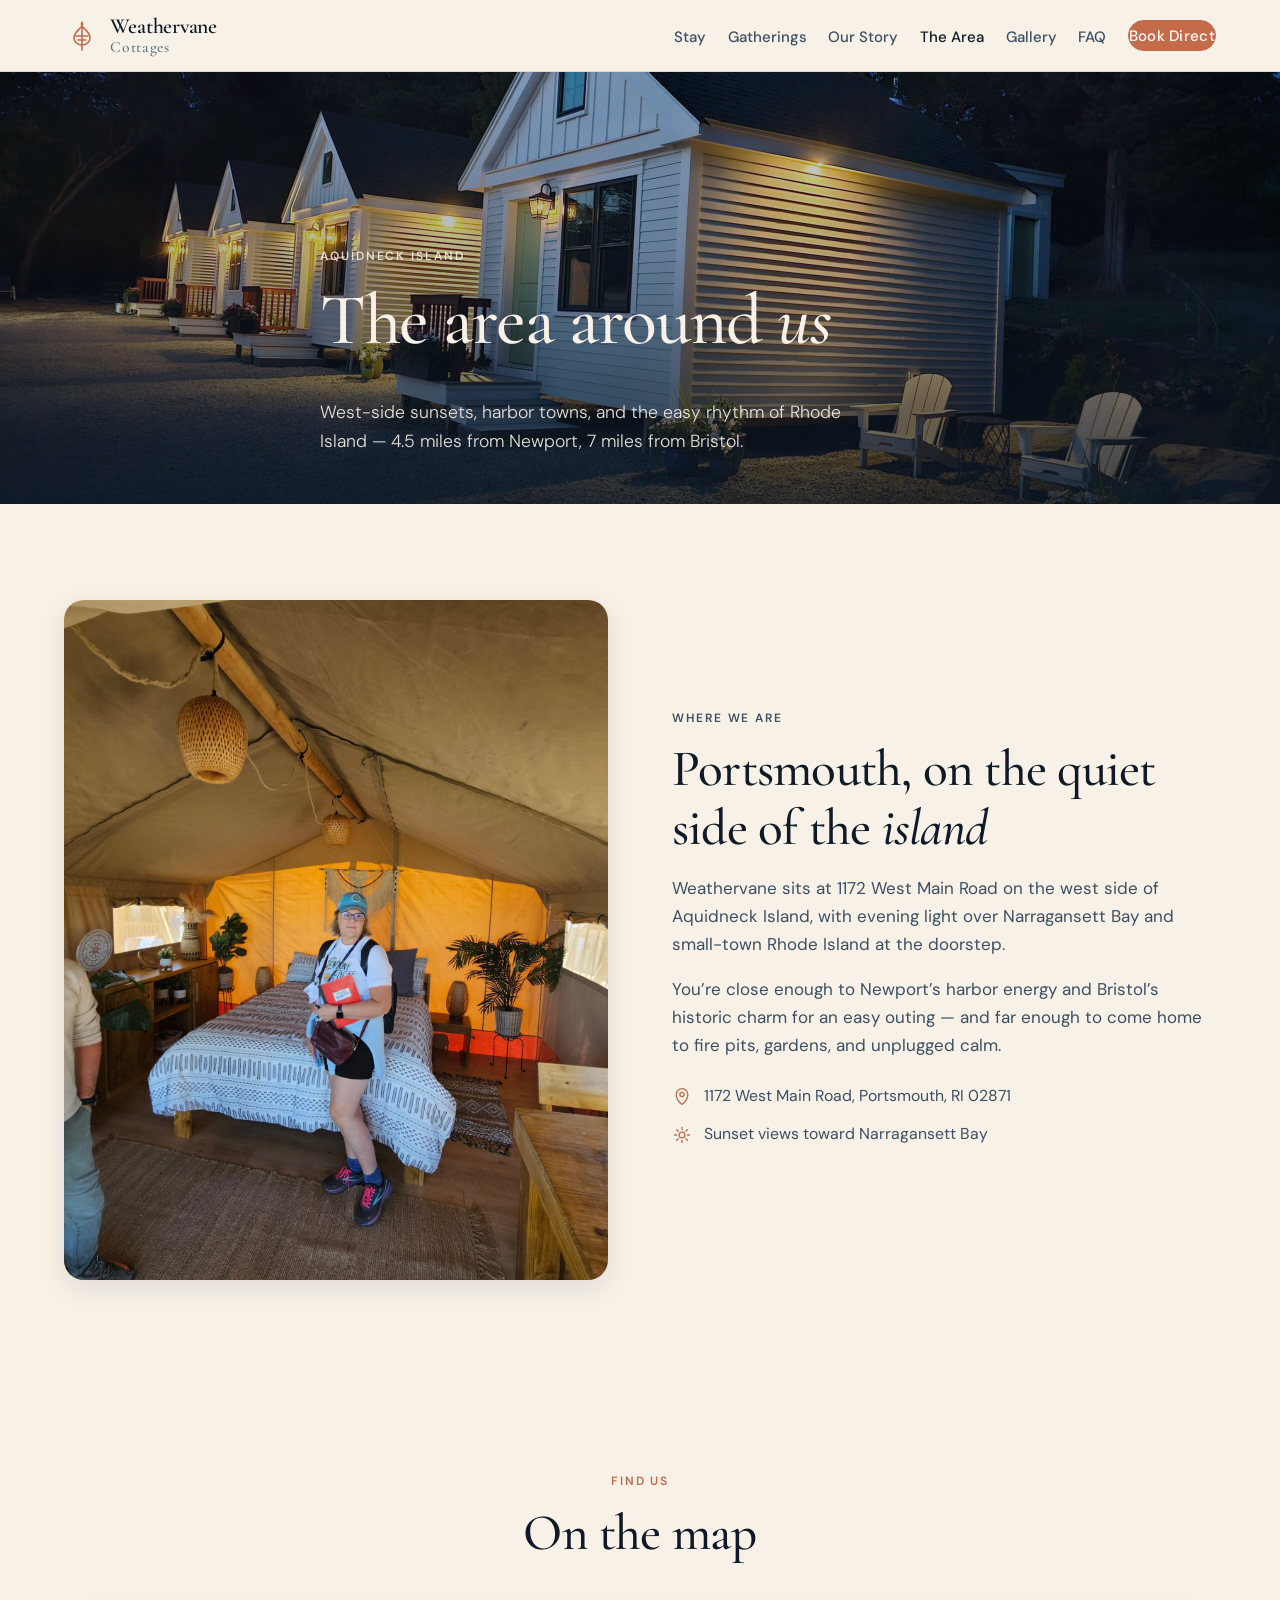
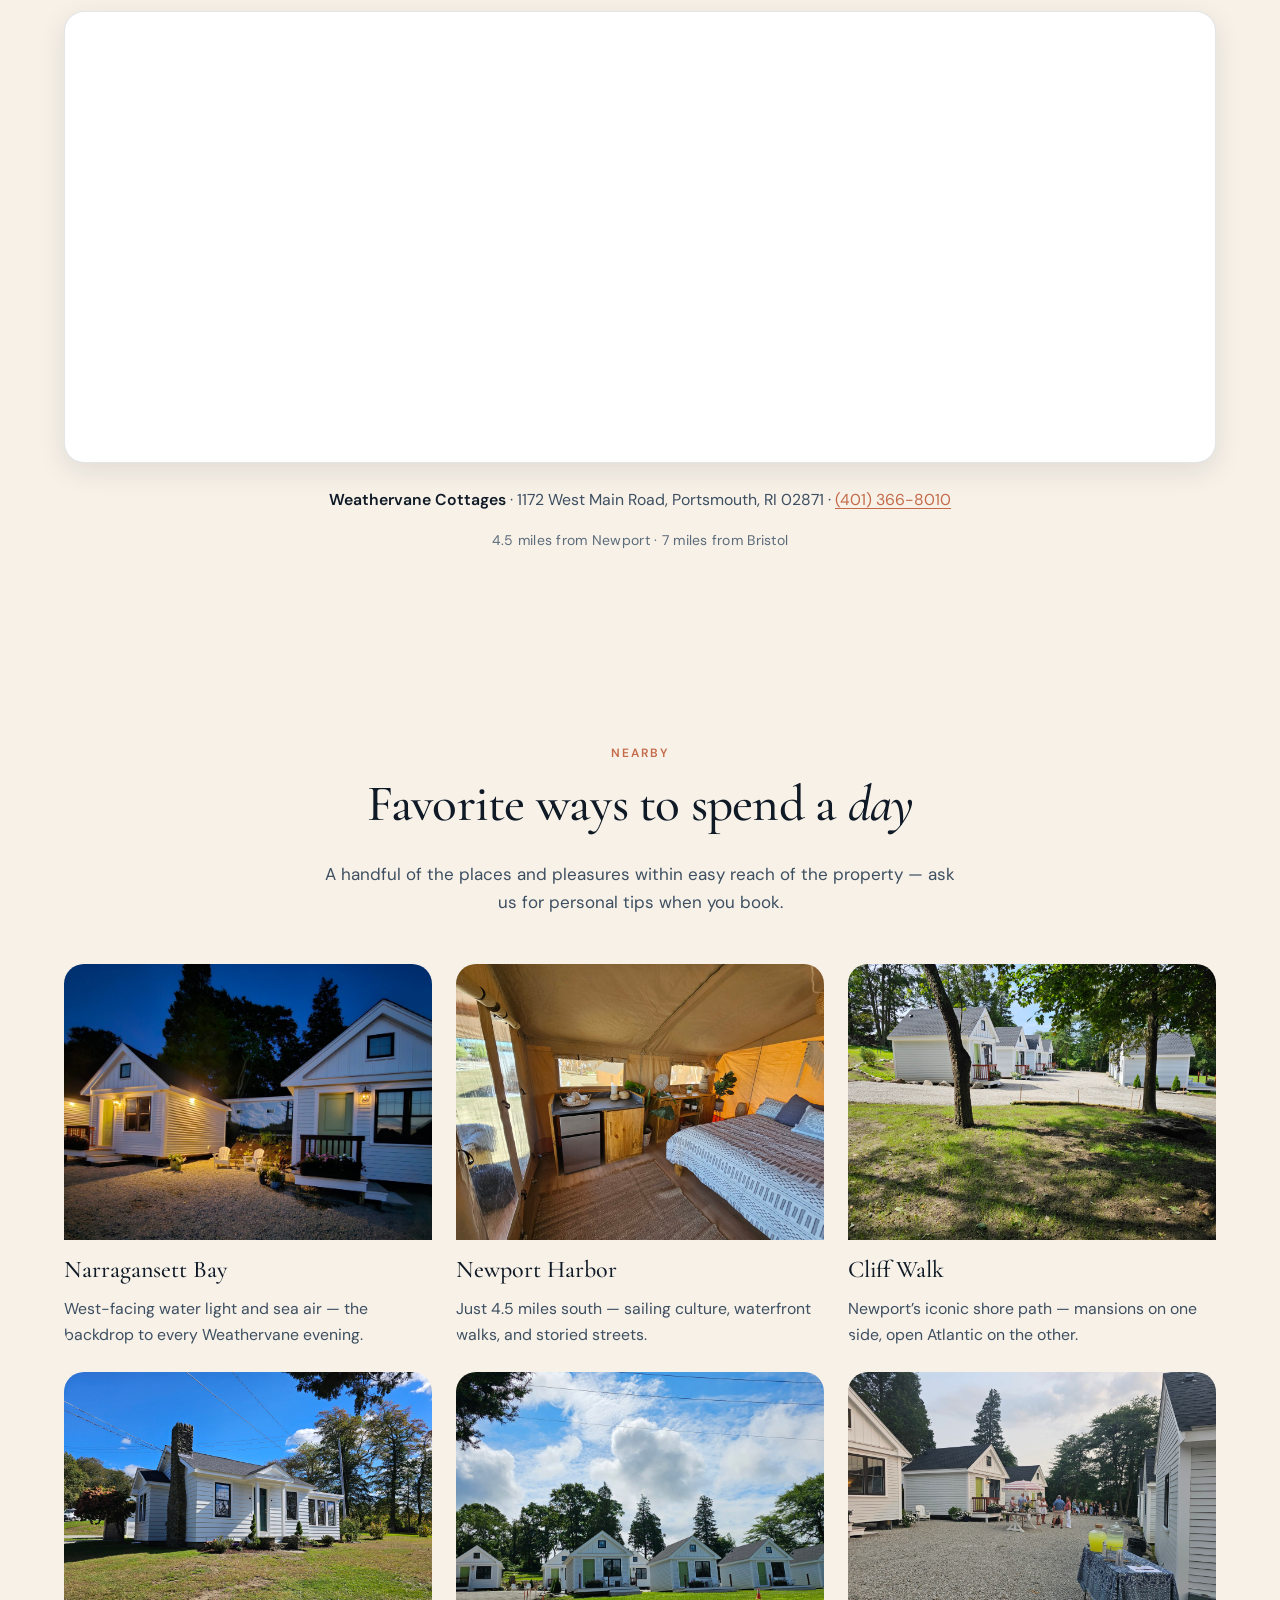
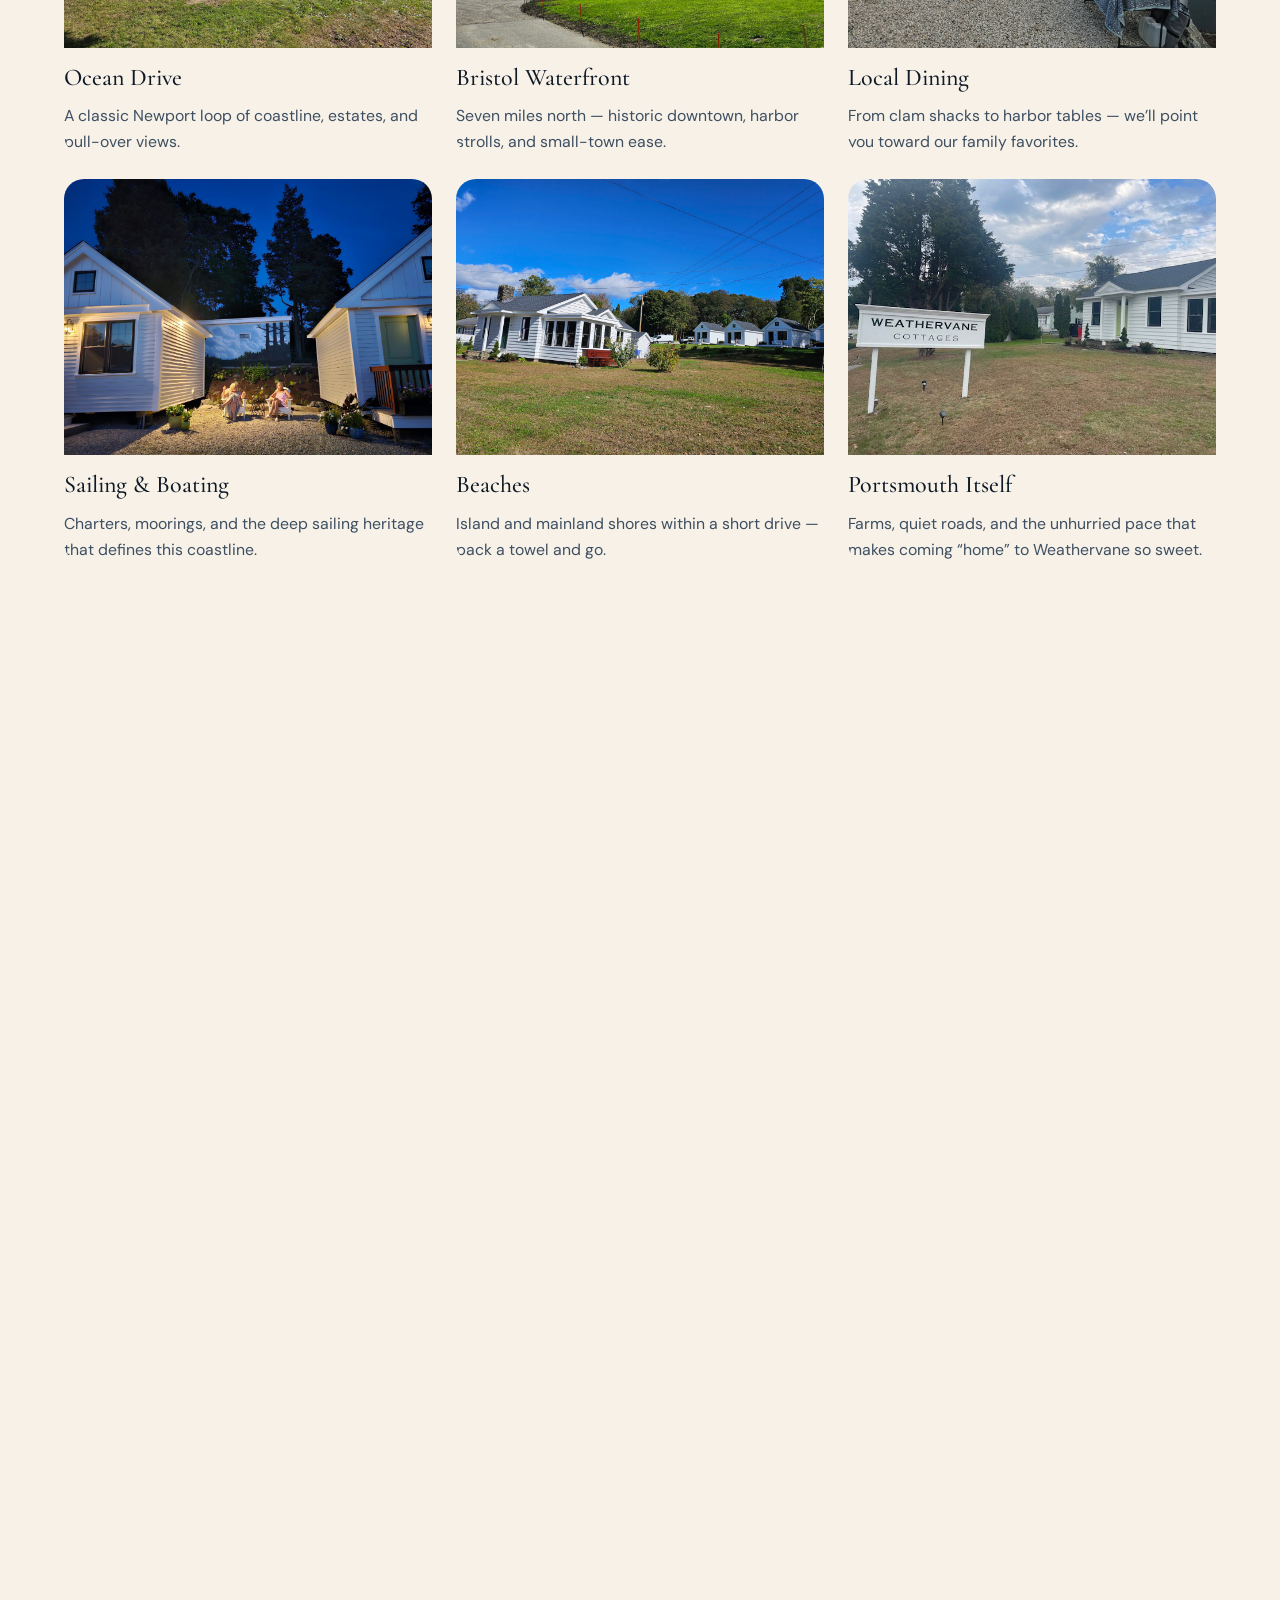
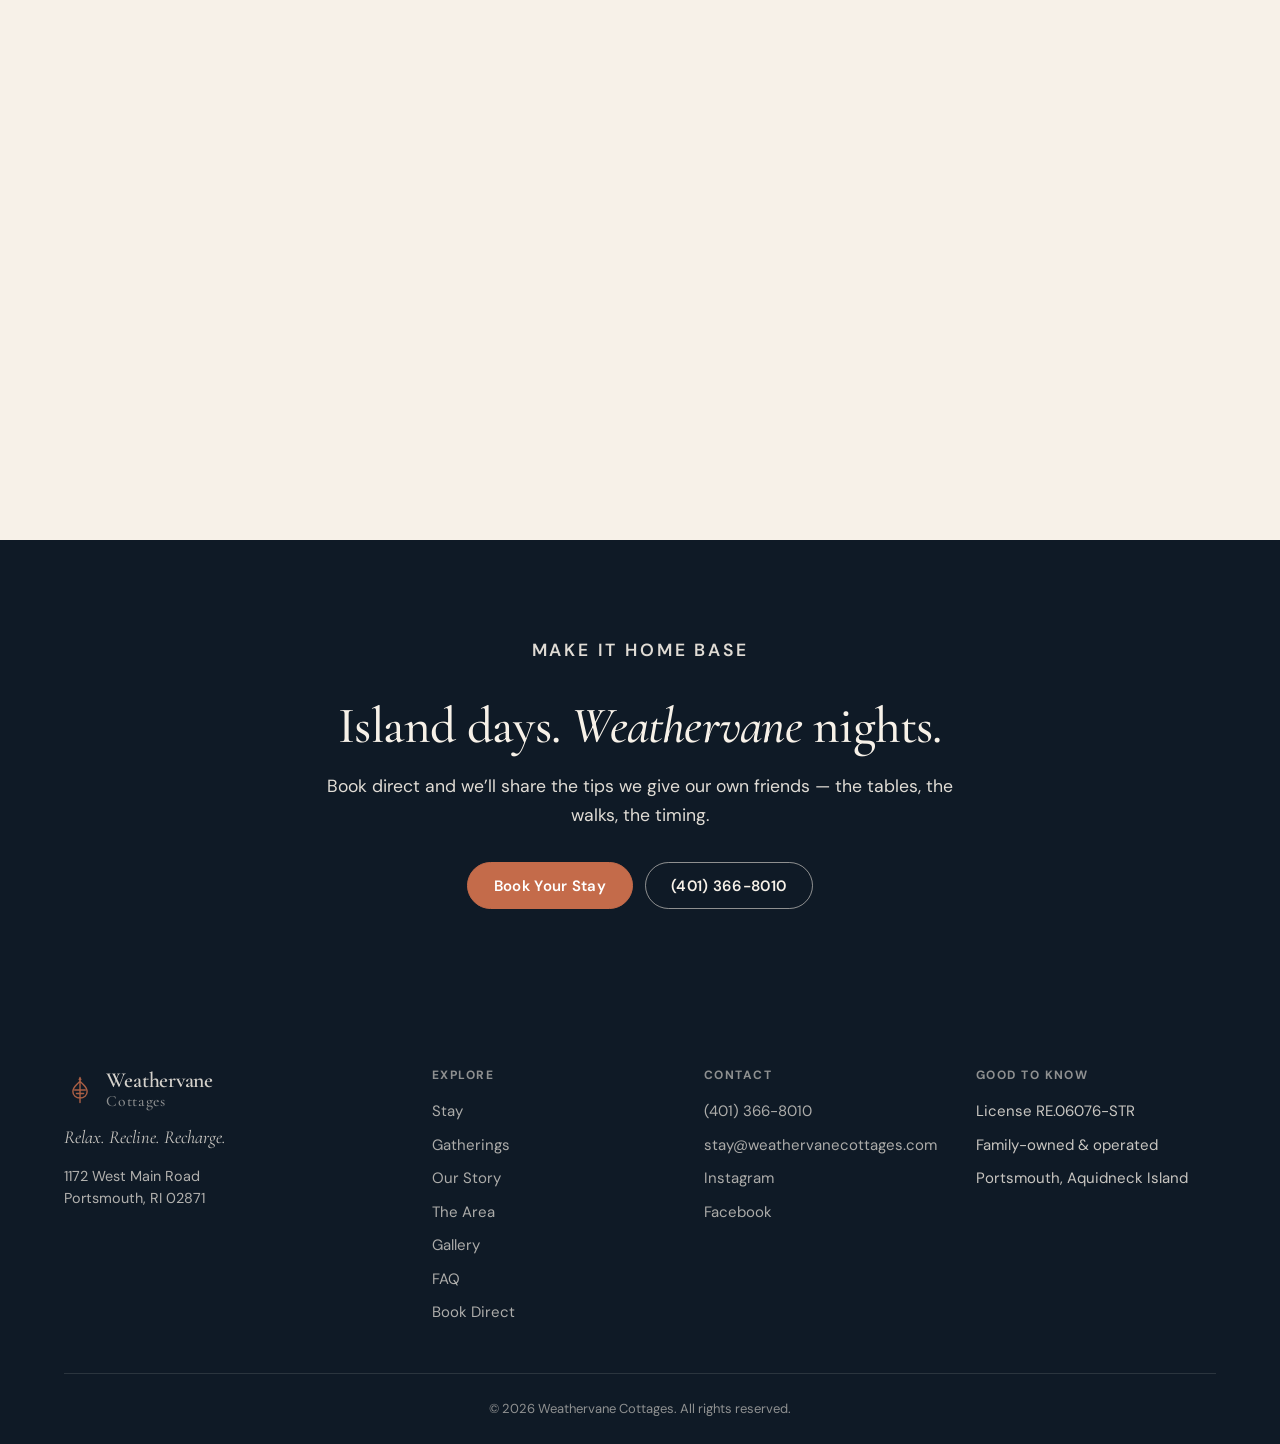
==== commit 123b7eea: "Weathervane Cottages — A+ redesign v2 - Grok 4.5 v2 (15.3KB prompt, 21-min generation): A- → A+ - 10" ====
--- a/area.html
+++ b/area.html
@@ -3,58 +3,13 @@
 <head>
   <meta charset="UTF-8">
   <meta name="viewport" content="width=device-width, initial-scale=1.0">
-  <title>The Area | Aquidneck Island & Newport County | Weathervane Cottages</title>
-  <meta name="description" content="Explore Aquidneck Island from Weathervane Cottages. Newport 4.5 miles, Bristol 7 miles. Beaches, mansions, farms, vineyards, and Narragansett Bay sunsets.">
-  <link rel="canonical" href="https://btizzy.github.io/weathervane-cottages-redesign/area.html">
-  <meta name="theme-color" content="#1C2838">
-
-  <meta property="og:type" content="website">
-  <meta property="og:url" content="https://btizzy.github.io/weathervane-cottages-redesign/area.html">
-  <meta property="og:title" content="The Area | Weathervane Cottages">
-  <meta property="og:description" content="Aquidneck Island at your doorstep. Newport, Bristol, bay sunsets, and Newport County adventures.">
-  <meta property="og:image" content="https://btizzy.github.io/weathervane-cottages-redesign/assets/property/sunset-2.jpg">
-  <meta name="twitter:card" content="summary_large_image">
-  <meta name="twitter:title" content="The Area | Weathervane Cottages">
-  <meta name="twitter:description" content="Discover Newport County from your cottage on Aquidneck Island.">
-  <meta name="twitter:image" content="https://btizzy.github.io/weathervane-cottages-redesign/assets/property/sunset-2.jpg">
-
+  <title>The Area — Aquidneck Island &amp; Beyond | Weathervane Cottages</title>
+  <meta name="description" content="Explore Portsmouth, Newport (4.5 mi), Bristol (7 mi), and Narragansett Bay from Weathervane Cottages on Aquidneck Island, Rhode Island.">
+  <link rel="canonical" href="https://weathervanecottages.com/area">
   <link rel="preconnect" href="https://fonts.googleapis.com">
   <link rel="preconnect" href="https://fonts.gstatic.com" crossorigin>
   <link href="https://fonts.googleapis.com/css2?family=Cormorant+Garamond:ital,wght@0,400;0,500;0,600;0,700;1,400;1,500;1,600&family=DM+Sans:ital,opsz,wght@0,9..40,300;0,9..40,400;0,9..40,500;0,9..40,600;0,9..40,700;1,9..40,400&display=swap" rel="stylesheet">
   <link rel="stylesheet" href="css/styles.css">
-
-  <script type="application/ld+json">
-  {
-    "@context": "https://schema.org",
-    "@graph": [
-      {
-        "@type": "Place",
-        "name": "Weathervane Cottages",
-        "description": "Boutique cottage retreat on the west side of Aquidneck Island in Portsmouth, Rhode Island.",
-        "address": {
-          "@type": "PostalAddress",
-          "streetAddress": "1172 West Main Road",
-          "addressLocality": "Portsmouth",
-          "addressRegion": "RI",
-          "postalCode": "02871",
-          "addressCountry": "US"
-        },
-        "geo": {
-          "@type": "GeoCoordinates",
-          "latitude": 41.6021,
-          "longitude": -71.2701
-        },
-        "telephone": "+14013668010"
-      },
-      {
-        "@type": "TouristAttraction",
-        "name": "Aquidneck Island & Newport County",
-        "description": "Newport mansions, Cliff Walk, Narragansett Bay, Bristol, beaches, farms, and vineyards accessible from Weathervane Cottages.",
-        "url": "https://btizzy.github.io/weathervane-cottages-redesign/area.html"
-      }
-    ]
-  }
-  </script>
 </head>
 <body>
   <a class="skip-link" href="#main">Skip to content</a>
@@ -62,22 +17,24 @@
   <header class="site-header" id="site-header">
     <div class="site-header__inner">
       <a class="site-logo" href="index.html" aria-label="Weathervane Cottages home">
-        <span class="site-logo__mark">W</span>
+        <svg class="site-logo__mark" width="36" height="36" viewBox="0 0 36 36" fill="none" aria-hidden="true">
+          <path d="M18 4v28M18 8c-3 4-8 6-8 12 0 4 3.5 7 8 7s8-3 8-7c0-6-5-8-8-12z" stroke="currentColor" stroke-width="1.6" stroke-linecap="round" stroke-linejoin="round"/>
+          <path d="M12 18h12M14 22h8" stroke="currentColor" stroke-width="1.6" stroke-linecap="round"/>
+          <circle cx="18" cy="6" r="1.5" fill="currentColor"/>
+        </svg>
         <span class="site-logo__text">Weathervane<span>Cottages</span></span>
       </a>
-
       <nav class="site-nav" id="site-nav" aria-label="Primary">
         <ul class="site-nav__list">
           <li><a href="stay.html">Stay</a></li>
           <li><a href="gatherings.html">Gatherings</a></li>
           <li><a href="story.html">Our Story</a></li>
           <li><a href="area.html" aria-current="page">The Area</a></li>
+          <li><a href="gallery.html">Gallery</a></li>
           <li><a href="faq.html">FAQ</a></li>
+          <li><a class="btn btn--nav" href="book.html">Book Direct</a></li>
         </ul>
-        <a class="btn btn--primary btn--sm site-nav__cta" href="book.html">Book Direct</a>
       </nav>
-
-      <a class="btn btn--primary btn--sm header-cta-mobile" href="book.html">Book</a>
       <button class="nav-toggle" id="nav-toggle" aria-expanded="false" aria-controls="site-nav" aria-label="Open menu">
         <span class="nav-toggle__bar"></span>
         <span class="nav-toggle__bar"></span>
@@ -87,220 +44,214 @@
   </header>
 
   <main id="main">
-    <section class="page-hero">
+    <section class="page-hero" aria-labelledby="page-heading">
       <div class="page-hero__media">
-        <img src="assets/property/sunset-2.jpg" alt="Sunset over Narragansett Bay from Aquidneck Island" width="1920" height="900" fetchpriority="high">
-      </div>
-      <div class="page-hero__scrim" aria-hidden="true"></div>
+        <img src="assets/property/sunset-1.jpg" alt="Sunset over Narragansett Bay near Weathervane Cottages" width="1920" height="900" fetchpriority="high">
+        <div class="page-hero__veil" aria-hidden="true"></div>
+      </div>
+      <div class="page-hero__content container">
+        <p class="eyebrow eyebrow--on-dark">Aquidneck Island</p>
+        <h1 id="page-heading" class="text-on-dark">The area around <em>us</em></h1>
+        <p class="page-hero__lede text-on-dark">West-side sunsets, harbor towns, and the easy rhythm of Rhode Island — 4.5 miles from Newport, 7 miles from Bristol.</p>
+      </div>
+    </section>
+
+    <!-- OVERVIEW -->
+    <section class="split section" aria-labelledby="overview-heading">
+      <div class="container split__grid">
+        <div class="split__media reveal">
+          <img src="assets/property/aerial-1.jpg" alt="Aerial view of Weathervane Cottages and surrounding Aquidneck Island landscape" width="900" height="700" loading="lazy">
+        </div>
+        <div class="split__content reveal">
+          <p class="eyebrow">Where We Are</p>
+          <h2 id="overview-heading">Portsmouth, on the quiet side of the <em>island</em></h2>
+          <p>Weathervane sits at 1172 West Main Road on the west side of Aquidneck Island, with evening light over Narragansett Bay and small-town Rhode Island at the doorstep.</p>
+          <p>You’re close enough to Newport’s harbor energy and Bristol’s historic charm for an easy outing — and far enough to come home to fire pits, gardens, and unplugged calm.</p>
+          <ul class="icon-list">
+            <li>
+              <svg class="icon-map-pin" width="22" height="22" viewBox="0 0 24 24" fill="none" aria-hidden="true"><path d="M12 21s7-5.5 7-12a7 7 0 1 0-14 0c0 6.5 7 12 7 12z" stroke="currentColor" stroke-width="1.6" stroke-linejoin="round"/><circle cx="12" cy="9" r="2.5" stroke="currentColor" stroke-width="1.6"/></svg>
+              1172 West Main Road, Portsmouth, RI 02871
+            </li>
+            <li>
+              <svg class="icon-sun" width="22" height="22" viewBox="0 0 24 24" fill="none" aria-hidden="true"><circle cx="12" cy="12" r="3.5" stroke="currentColor" stroke-width="1.6"/><path d="M12 3v2.5M12 18.5V21M3 12h2.5M18.5 12H21M5.6 5.6l1.8 1.8M16.6 16.6l1.8 1.8M18.4 5.6l-1.8 1.8M7.4 16.6l-1.8 1.8" stroke="currentColor" stroke-width="1.6" stroke-linecap="round"/></svg>
+              Sunset views toward Narragansett Bay
+            </li>
+          </ul>
+        </div>
+      </div>
+    </section>
+
+    <!-- MAP -->
+    <section class="map-section section section--cream" aria-labelledby="map-heading">
       <div class="container">
-        <div class="page-hero__content">
-          <p class="eyebrow eyebrow--light">Newport County</p>
-          <h1 class="page-hero__title">Aquidneck Island at your <em>doorstep</em></h1>
-          <p class="page-hero__lede">West-facing sunsets over Narragansett Bay. Newport 4.5 miles south. Bristol 7 miles north. Discover the perfect balance between serenity and exploration.</p>
-        </div>
-      </div>
-    </section>
-
-    <!-- OVERVIEW -->
-    <section class="section">
-      <div class="container">
-        <div class="split">
-          <div class="split__copy reveal">
-            <p class="eyebrow">Location</p>
-            <h2 class="section-title">Portsmouth, western <em>shore</em></h2>
-            <p class="lead">Weathervane sits at 1172 West Main Road on the west side of Aquidneck Island—tucked enough for peace, connected enough for adventure.</p>
-            <p>Wake to birdsong and garden light. Spend the day in Newport’s harbor or on a Bristol café patio. Return for fire pits and a bay sunset that stops conversation mid-sentence. That is the rhythm here.</p>
-            <ul class="distance-list">
-              <li><strong>4.5 mi</strong> <span>Newport</span></li>
-              <li><strong>7 mi</strong> <span>Bristol</span></li>
-              <li><strong>25 mi</strong> <span>Providence</span></li>
-              <li><strong>70 mi</strong> <span>Boston</span></li>
-            </ul>
-          </div>
-          <div class="split__media reveal">
-            <figure class="media-frame">
-              <img src="assets/property/aerial-1.jpg" alt="Aerial view over Aquidneck Island and the bay" width="1000" height="750" loading="lazy">
-            </figure>
-          </div>
-        </div>
-      </div>
-    </section>
-
-    <!-- ATTRACTIONS -->
-    <section class="section section--cream">
+        <div class="section-header reveal">
+          <p class="eyebrow">Find Us</p>
+          <h2 id="map-heading">On the map</h2>
+        </div>
+        <div class="map-section__frame reveal">
+          <iframe src="https://www.google.com/maps/embed?pb=!1m18!1m12!1m3!1d2984.1739767784466!2d-71.27101332336436!3d41.58711887127528!2m3!1f0!2f0!3f0!3m2!1i1024!2i768!4f13.1!3m3!1m2!1s0x89e5ab41a1decd6b%3A0x6e12cf2ef737461d!2sWeathervane%20Cottages!5e0!3m2!1sen!2sus!4v1730824008094!5m2!1sen!2sus" width="100%" height="450" style="border:0;" allowfullscreen="" loading="lazy" referrerpolicy="no-referrer-when-downgrade" title="Map showing Weathervane Cottages at 1172 West Main Road, Portsmouth, Rhode Island"></iframe>
+        </div>
+        <div class="map-section__caption reveal">
+          <p>
+            <strong>Weathervane Cottages</strong> · 1172 West Main Road, Portsmouth, RI 02871 ·
+            <a href="tel:+14013668010">(401) 366-8010</a>
+          </p>
+          <p class="map-section__drive">4.5 miles from Newport · 7 miles from Bristol</p>
+        </div>
+      </div>
+    </section>
+
+    <!-- 9 ATTRACTION CARDS -->
+    <section class="attractions section" aria-labelledby="attractions-heading">
       <div class="container">
         <div class="section-header reveal">
           <p class="eyebrow">Nearby</p>
-          <h2 class="section-title">Things to see &amp; <em>do</em></h2>
-          <p class="section-desc">A curated shortlist of Aquidneck and East Bay favorites—enough to fill a weekend or a week.</p>
-        </div>
-
+          <h2 id="attractions-heading">Favorite ways to spend a <em>day</em></h2>
+          <p class="section-header__lede">A handful of the places and pleasures within easy reach of the property — ask us for personal tips when you book.</p>
+        </div>
         <div class="card-grid card-grid--3">
-          <article class="card card--minimal reveal">
-            <div class="card__media">
-              <img src="assets/property/sunset-3.jpg" alt="Narragansett Bay waters at golden hour" width="800" height="500" loading="lazy">
-            </div>
-            <div class="card__body">
-              <p class="card__meta">On your doorstep</p>
-              <h3 class="card__title">Narragansett Bay Sunsets</h3>
-              <p class="card__text">The western shore gift. Watch from your fire pit, deck, or garden—no reservation required.</p>
-            </div>
-          </article>
-
-          <article class="card card--minimal reveal">
-            <div class="card__media">
-              <img src="assets/property/grounds-1.jpg" alt="Lush coastal landscape near the property" width="800" height="500" loading="lazy">
-            </div>
-            <div class="card__body">
-              <p class="card__meta">4.5 miles</p>
-              <h3 class="card__title">Newport Mansions</h3>
-              <p class="card__text">The Breakers, Marble House, Rosecliff—Gilded Age splendor along Bellevue Avenue.</p>
-            </div>
-          </article>
-
-          <article class="card card--minimal reveal">
-            <div class="card__media">
-              <img src="assets/property/grounds-2.jpg" alt="Coastal path scenery" width="800" height="500" loading="lazy">
-            </div>
-            <div class="card__body">
-              <p class="card__meta">4.5 miles</p>
+          <article class="card card--flat reveal">
+            <div class="card__media">
+              <img src="assets/property/sunset-2.jpg" alt="Evening light over the water" width="700" height="460" loading="lazy">
+            </div>
+            <div class="card__body">
+              <h3 class="card__title">Narragansett Bay</h3>
+              <p>West-facing water light and sea air — the backdrop to every Weathervane evening.</p>
+            </div>
+          </article>
+          <article class="card card--flat reveal">
+            <div class="card__media">
+              <img src="assets/property/aerial-2.jpg" alt="Aerial landscape of the island area" width="700" height="460" loading="lazy">
+            </div>
+            <div class="card__body">
+              <h3 class="card__title">Newport Harbor</h3>
+              <p>Just 4.5 miles south — sailing culture, waterfront walks, and storied streets.</p>
+            </div>
+          </article>
+          <article class="card card--flat reveal">
+            <div class="card__media">
+              <img src="assets/property/garden-2.jpg" alt="Lush garden greenery" width="700" height="460" loading="lazy">
+            </div>
+            <div class="card__body">
               <h3 class="card__title">Cliff Walk</h3>
-              <p class="card__text">3.5 miles of oceanfront path between mansion lawns and Atlantic surf. Wear good shoes.</p>
-            </div>
-          </article>
-
-          <article class="card card--minimal reveal">
-            <div class="card__media">
-              <img src="assets/property/garden-2.jpg" alt="Garden greenery reminiscent of local farms" width="800" height="500" loading="lazy">
-            </div>
-            <div class="card__body">
-              <p class="card__meta">Aquidneck Island</p>
-              <h3 class="card__title">Farms &amp; Vineyards</h3>
-              <p class="card__text">Farm stands, tasting rooms, and fields that feed the island’s tables. Ask us for current favorites.</p>
-            </div>
-          </article>
-
-          <article class="card card--minimal reveal">
-            <div class="card__media">
-              <img src="assets/lifestyle/lounge-1.jpg" alt="Relaxed outdoor setting" width="800" height="500" loading="lazy">
-            </div>
-            <div class="card__body">
-              <p class="card__meta">Newport Harbor</p>
-              <h3 class="card__title">Sailing &amp; the Waterfront</h3>
-              <p class="card__text">Harbor cruises, sailing lessons, Bowen’s and Bannister’s Wharf—seafood with a view.</p>
-            </div>
-          </article>
-
-          <article class="card card--minimal reveal">
-            <div class="card__media">
-              <img src="assets/property/garden-3.jpg" alt="Quiet natural setting" width="800" height="500" loading="lazy">
-            </div>
-            <div class="card__body">
-              <p class="card__meta">Island-wide</p>
+              <p>Newport’s iconic shore path — mansions on one side, open Atlantic on the other.</p>
+            </div>
+          </article>
+          <article class="card card--flat reveal">
+            <div class="card__media">
+              <img src="assets/property/grounds-2.jpg" alt="Open grounds and trees" width="700" height="460" loading="lazy">
+            </div>
+            <div class="card__body">
+              <h3 class="card__title">Ocean Drive</h3>
+              <p>A classic Newport loop of coastline, estates, and pull-over views.</p>
+            </div>
+          </article>
+          <article class="card card--flat reveal">
+            <div class="card__media">
+              <img src="assets/property/garden-1.jpg" alt="Garden path at Weathervane" width="700" height="460" loading="lazy">
+            </div>
+            <div class="card__body">
+              <h3 class="card__title">Bristol Waterfront</h3>
+              <p>Seven miles north — historic downtown, harbor strolls, and small-town ease.</p>
+            </div>
+          </article>
+          <article class="card card--flat reveal">
+            <div class="card__media">
+              <img src="assets/lifestyle/fire-pit-4.jpg" alt="Warm evening atmosphere" width="700" height="460" loading="lazy">
+            </div>
+            <div class="card__body">
+              <h3 class="card__title">Local Dining</h3>
+              <p>From clam shacks to harbor tables — we’ll point you toward our family favorites.</p>
+            </div>
+          </article>
+          <article class="card card--flat reveal">
+            <div class="card__media">
+              <img src="assets/property/sunset-3.jpg" alt="Sunset sky over the property" width="700" height="460" loading="lazy">
+            </div>
+            <div class="card__body">
+              <h3 class="card__title">Sailing &amp; Boating</h3>
+              <p>Charters, moorings, and the deep sailing heritage that defines this coastline.</p>
+            </div>
+          </article>
+          <article class="card card--flat reveal">
+            <div class="card__media">
+              <img src="assets/property/grounds-3.jpg" alt="Property grounds in daylight" width="700" height="460" loading="lazy">
+            </div>
+            <div class="card__body">
               <h3 class="card__title">Beaches</h3>
-              <p class="card__text">First Beach, Second Beach, Sachuest—Atlantic swims and sandbar walks within easy reach.</p>
-            </div>
-          </article>
-
-          <article class="card card--minimal reveal">
-            <div class="card__media">
-              <img src="assets/property/cottage-exterior-2.jpg" alt="Charming local architecture character" width="800" height="500" loading="lazy">
-            </div>
-            <div class="card__body">
-              <p class="card__meta">7 miles</p>
-              <h3 class="card__title">Downtown Bristol</h3>
-              <p class="card__text">America’s oldest Fourth of July parade, Thames Street shops, waterfront walks, and great coffee.</p>
-            </div>
-          </article>
-
-          <article class="card card--minimal reveal">
-            <div class="card__media">
-              <img src="assets/property/grounds-3.jpg" alt="Open path ideal for biking and walking" width="800" height="500" loading="lazy">
-            </div>
-            <div class="card__body">
-              <p class="card__meta">East Bay</p>
-              <h3 class="card__title">East Bay Bike Path</h3>
-              <p class="card__text">Fourteen scenic miles from Bristol to Providence—rent bikes and make a day of it.</p>
-            </div>
-          </article>
-
-          <article class="card card--minimal reveal">
-            <div class="card__media">
-              <img src="assets/rooms/interior-5.jpg" alt="Cozy interior inspiration for rainy day plans" width="800" height="500" loading="lazy">
-            </div>
-            <div class="card__body">
-              <p class="card__meta">Newport</p>
-              <h3 class="card__title">Dining &amp; Nightlife</h3>
-              <p class="card__text">From clam shacks to tasting menus—Newport County punches well above its weight at the table.</p>
-            </div>
-          </article>
-        </div>
-      </div>
-    </section>
-
-    <!-- DAY TRIPS -->
-    <section class="section">
+              <p>Island and mainland shores within a short drive — pack a towel and go.</p>
+            </div>
+          </article>
+          <article class="card card--flat reveal">
+            <div class="card__media">
+              <img src="assets/property/sign.jpg" alt="Weathervane Cottages sign" width="700" height="460" loading="lazy">
+            </div>
+            <div class="card__body">
+              <h3 class="card__title">Portsmouth Itself</h3>
+              <p>Farms, quiet roads, and the unhurried pace that makes coming “home” to Weathervane so sweet.</p>
+            </div>
+          </article>
+        </div>
+      </div>
+    </section>
+
+    <!-- 4 DAY TRIPS -->
+    <section class="day-trips section section--cream" aria-labelledby="day-trips-heading">
       <div class="container">
         <div class="section-header reveal">
-          <p class="eyebrow">Farther afield</p>
-          <h2 class="section-title">Day <em>trips</em></h2>
-          <p class="section-desc">When you want a fuller day out—still back in time for the fire pit.</p>
-        </div>
-
+          <p class="eyebrow">Farther Afield</p>
+          <h2 id="day-trips-heading">Easy day trips</h2>
+        </div>
         <div class="card-grid card-grid--2">
-          <article class="day-card reveal">
-            <div class="day-card__index">01</div>
-            <h3 class="day-card__title">Providence</h3>
-            <p class="day-card__meta">~45 minutes</p>
-            <p>RISD Museum, WaterFire (seasonal), Federal Hill dining, and a capital city with serious creative energy.</p>
-          </article>
-          <article class="day-card reveal">
-            <div class="day-card__index">02</div>
-            <h3 class="day-card__title">Block Island</h3>
-            <p class="day-card__meta">Ferry from Point Judith or Newport (seasonal)</p>
-            <p>Bluffs, bikes, and beaches on Rhode Island’s beloved offshore escape.</p>
-          </article>
-          <article class="day-card reveal">
-            <div class="day-card__index">03</div>
-            <h3 class="day-card__title">Little Compton &amp; Tiverton</h3>
-            <p class="day-card__meta">~30–40 minutes</p>
-            <p>Quiet stone walls, farm stands, Sakonnet vineyards, and some of the state’s most beautiful back roads.</p>
-          </article>
-          <article class="day-card reveal">
-            <div class="day-card__index">04</div>
-            <h3 class="day-card__title">Cape Cod (west end)</h3>
-            <p class="day-card__meta">~90 minutes</p>
-            <p>Cross the Bourne Bridge for a Falmouth or Woods Hole afternoon—then home to quieter shores.</p>
-          </article>
-        </div>
-      </div>
-    </section>
-
-    <!-- BALANCE -->
-    <section class="section section--navy band-message">
-      <div class="container container--narrow">
-        <div class="band-message__content reveal">
-          <h2 class="section-title">Serenity and exploration in perfect <em>balance</em></h2>
-          <p>Whether you fill every hour or protect empty ones, Weathervane is the soft place to land. Adventure by day. Sanctuary by night.</p>
+          <article class="card reveal">
+            <div class="card__media">
+              <img src="assets/property/aerial-1.jpg" alt="Aerial view suggesting coastal Rhode Island" width="800" height="500" loading="lazy">
+            </div>
+            <div class="card__body">
+              <h3 class="card__title">Newport</h3>
+              <p>4.5 miles — mansions, the Cliff Walk, harbor life, and more good dinners than you can fit in one stay.</p>
+            </div>
+          </article>
+          <article class="card reveal">
+            <div class="card__media">
+              <img src="assets/property/garden-2.jpg" alt="Lush greenery reminiscent of coastal New England towns" width="800" height="500" loading="lazy">
+            </div>
+            <div class="card__body">
+              <h3 class="card__title">Bristol</h3>
+              <p>7 miles — a historic waterfront town famous for its Fourth of July celebration and walkable downtown.</p>
+            </div>
+          </article>
+          <article class="card reveal">
+            <div class="card__media">
+              <img src="assets/property/sunset-4.jpg" alt="Blue-hour coastal light" width="800" height="500" loading="lazy">
+            </div>
+            <div class="card__body">
+              <h3 class="card__title">Jamestown</h3>
+              <p>A short hop across the bay — quieter shoreline energy, local spots, and wide water views.</p>
+            </div>
+          </article>
+          <article class="card reveal">
+            <div class="card__media">
+              <img src="assets/property/evening-1.jpg" alt="Evening property atmosphere" width="800" height="500" loading="lazy">
+            </div>
+            <div class="card__body">
+              <h3 class="card__title">Providence</h3>
+              <p>The capital within reach for a culture day — then back to Portsmouth before the fire pits light.</p>
+            </div>
+          </article>
         </div>
       </div>
     </section>
 
     <!-- FINAL CTA -->
-    <section class="final-cta">
-      <div class="final-cta__media" aria-hidden="true">
-        <img src="assets/property/sunset-4.jpg" alt="" width="1920" height="900" loading="lazy">
-      </div>
-      <div class="final-cta__scrim" aria-hidden="true"></div>
-      <div class="container">
-        <div class="final-cta__content reveal">
-          <p class="eyebrow eyebrow--light">Your basecamp awaits</p>
-          <h2 class="final-cta__title">Explore by day. <em>Recharge</em> by night.</h2>
-          <p class="final-cta__text">Book your cottage and make Aquidneck Island home for a while.</p>
-          <div class="final-cta__actions">
-            <a class="btn btn--primary btn--lg" href="book.html">Book Direct</a>
-            <a class="btn btn--ghost-light btn--lg" href="tel:+14013668010">Call (401) 366-8010</a>
-          </div>
+    <section class="final-cta section section--navy" aria-labelledby="final-cta-heading">
+      <div class="container container--narrow final-cta__inner reveal">
+        <p class="eyebrow eyebrow--on-dark">Make It Home Base</p>
+        <h2 id="final-cta-heading" class="text-on-dark">Island days. <em>Weathervane</em> nights.</h2>
+        <p class="text-on-dark">Book direct and we’ll share the tips we give our own friends — the tables, the walks, the timing.</p>
+        <div class="final-cta__actions">
+          <a class="btn btn--primary" href="book.html">Book Your Stay</a>
+          <a class="btn btn--ghost-light" href="tel:+14013668010">(401) 366-8010</a>
         </div>
       </div>
     </section>
@@ -310,12 +261,16 @@
     <div class="container">
       <div class="site-footer__grid">
         <div class="site-footer__brand">
-          <a class="site-logo site-logo--footer" href="index.html">
-            <span class="site-logo__mark">W</span>
+          <a class="site-logo site-logo--footer" href="index.html" aria-label="Weathervane Cottages home">
+            <svg class="site-logo__mark" width="32" height="32" viewBox="0 0 36 36" fill="none" aria-hidden="true">
+              <path d="M18 4v28M18 8c-3 4-8 6-8 12 0 4 3.5 7 8 7s8-3 8-7c0-6-5-8-8-12z" stroke="currentColor" stroke-width="1.6" stroke-linecap="round" stroke-linejoin="round"/>
+              <path d="M12 18h12M14 22h8" stroke="currentColor" stroke-width="1.6" stroke-linecap="round"/>
+              <circle cx="18" cy="6" r="1.5" fill="currentColor"/>
+            </svg>
             <span class="site-logo__text">Weathervane<span>Cottages</span></span>
           </a>
           <p class="site-footer__tagline">Relax. Recline. Recharge.</p>
-          <p class="site-footer__promise">Your cozy home away from home on Aquidneck Island.</p>
+          <p class="site-footer__address">1172 West Main Road<br>Portsmouth, RI 02871</p>
         </div>
         <div class="site-footer__col">
           <h3 class="site-footer__heading">Explore</h3>
@@ -324,34 +279,35 @@
             <li><a href="gatherings.html">Gatherings</a></li>
             <li><a href="story.html">Our Story</a></li>
             <li><a href="area.html">The Area</a></li>
+            <li><a href="gallery.html">Gallery</a></li>
             <li><a href="faq.html">FAQ</a></li>
             <li><a href="book.html">Book Direct</a></li>
           </ul>
         </div>
         <div class="site-footer__col">
           <h3 class="site-footer__heading">Contact</h3>
-          <ul class="site-footer__contact">
+          <ul class="site-footer__links">
             <li><a href="tel:+14013668010">(401) 366-8010</a></li>
             <li><a href="mailto:stay@weathervanecottages.com">stay@weathervanecottages.com</a></li>
-            <li>1172 West Main Road<br>Portsmouth, RI 02871</li>
-            <li class="site-footer__license">License RE.06076-STR</li>
+            <li><a href="https://www.instagram.com/weathervanecottages" rel="noopener noreferrer" target="_blank">Instagram</a></li>
+            <li><a href="https://www.facebook.com/61563198885459" rel="noopener noreferrer" target="_blank">Facebook</a></li>
           </ul>
         </div>
         <div class="site-footer__col">
-          <h3 class="site-footer__heading">Follow</h3>
-          <ul class="site-footer__social">
-            <li><a href="https://www.instagram.com/weathervanecottages/" target="_blank" rel="noopener noreferrer">Instagram</a></li>
-            <li><a href="https://www.facebook.com/profile.php?id=61563198885459" target="_blank" rel="noopener noreferrer">Facebook</a></li>
+          <h3 class="site-footer__heading">Good to Know</h3>
+          <ul class="site-footer__links">
+            <li>License RE.06076-STR</li>
+            <li>Family-owned &amp; operated</li>
+            <li>Portsmouth, Aquidneck Island</li>
           </ul>
-          <a class="btn btn--primary btn--sm site-footer__cta" href="book.html">Book Direct</a>
         </div>
       </div>
       <div class="site-footer__bottom">
-        <p>&copy; <span data-year></span> Weathervane Cottages. Family-owned on Aquidneck Island.</p>
+        <p>&copy; <span id="year"></span> Weathervane Cottages. All rights reserved.</p>
       </div>
     </div>
   </footer>
 
-  <script src="js/main.js"></script>
+  <script src="js/main.js" defer></script>
 </body>
 </html>
--- a/css/styles.css
+++ b/css/styles.css
@@ -1,64 +1,35 @@
 /* ==========================================================================
-   Weathervane Cottages — Design System
-   ==========================================================================
-   TYPE SYSTEM JUSTIFICATION
-   Display: Cormorant Garamond — editorial serif with exceptional italics for
-   accent words (relax, recline, recharge, sanctuary, magic). Warm, classical
-   hospitality presence akin to Six Senses / 1 Hotels editorial moments without
-   the stiffness of colder modern serifs. Strong optical presence at 48–96px.
-   Body: DM Sans (opsz axis) — highly readable at 16px mobile, refined
-   letter-spacing, contemporary without feeling tech-startup. Pairs cleanly
-   with Garamond’s high contrast. Fallback: Georgia / system-ui stack.
+   Weathervane Cottages — Design System V2
+   Cormorant Garamond + DM Sans · Navy / Cream / Terracotta / Sage
    ========================================================================== */
 
 /* --------------------------------------------------------------------------
    Tokens
    -------------------------------------------------------------------------- */
 :root {
-  /* Color — sacred discipline */
-  --navy: #1C2838;
-  --navy-deep: #141E2A;
-  --navy-soft: #2A3A4E;
-  --cream: #F5F0E8;
-  --cream-deep: #EBE4D8;
-  --paper: #FAF7F2;
-  --ink: #1A1F28;
-  --ink-soft: #3D4654;
-  --ink-muted: #5C6570;
-  --terracotta: #C17A5A;
-  --terracotta-deep: #A56446;
-  --terracotta-soft: #D49274;
-  --sage: #5E7260;
-  --sage-soft: #7A8F7C;
-  --bronze: #A67C52;
-  --line: rgba(28, 40, 56, 0.12);
-  --line-strong: rgba(28, 40, 56, 0.22);
-  --white: #FFFFFF;
-
-  /* Typography */
-  --font-display: "Cormorant Garamond", "Palatino Linotype", Palatino, "Book Antiqua", Georgia, serif;
-  --font-body: "DM Sans", "Segoe UI", system-ui, -apple-system, sans-serif;
-
-  --fs-xs: clamp(0.75rem, 0.7rem + 0.2vw, 0.8125rem);
-  --fs-sm: clamp(0.875rem, 0.84rem + 0.2vw, 0.9375rem);
-  --fs-base: clamp(1rem, 0.96rem + 0.2vw, 1.0625rem);
-  --fs-md: clamp(1.0625rem, 1rem + 0.3vw, 1.125rem);
-  --fs-lg: clamp(1.25rem, 1.1rem + 0.6vw, 1.5rem);
-  --fs-xl: clamp(1.75rem, 1.4rem + 1.2vw, 2.375rem);
-  --fs-2xl: clamp(2.25rem, 1.7rem + 2vw, 3.25rem);
-  --fs-3xl: clamp(2.75rem, 2rem + 2.8vw, 4.25rem);
-  --fs-hero: clamp(3rem, 2.2rem + 3.5vw, 5.5rem);
-
-  --lh-tight: 1.15;
-  --lh-snug: 1.3;
-  --lh-body: 1.65;
-  --lh-loose: 1.8;
-
-  --ls-display: -0.02em;
-  --ls-eyebrow: 0.14em;
-  --ls-body: 0.01em;
-
-  /* Space */
+  --navy: #1a2b3c;
+  --navy-deep: #0f1a26;
+  --cream: #f7f1e8;
+  --cream-dark: #ebe3d6;
+  --terracotta: #c46b4a;
+  --terracotta-hover: #b05a3b;
+  --sage: #7a8f7a;
+  --sage-soft: #a3b5a3;
+  --white: #ffffff;
+  --ink: var(--navy);
+  --ink-soft: #3d4f61;
+  --ink-muted: #5c6b7a;
+  --line: rgba(26, 43, 60, 0.12);
+  --line-strong: rgba(26, 43, 60, 0.22);
+  --shadow-sm: 0 2px 8px rgba(15, 26, 38, 0.06);
+  --shadow-md: 0 8px 28px rgba(15, 26, 38, 0.10);
+  --shadow-lg: 0 18px 48px rgba(15, 26, 38, 0.14);
+  --radius-sm: 6px;
+  --radius: 12px;
+  --radius-lg: 20px;
+  --radius-full: 999px;
+  --font-display: "Cormorant Garamond", Georgia, "Times New Roman", serif;
+  --font-body: "DM Sans", system-ui, -apple-system, sans-serif;
   --space-1: 0.25rem;
   --space-2: 0.5rem;
   --space-3: 0.75rem;
@@ -69,32 +40,32 @@
   --space-8: 4rem;
   --space-9: 6rem;
   --space-10: 8rem;
-
-  --section-y: clamp(4.5rem, 6vw, 7.5rem);
+  --header-h: 4.5rem;
   --container: 72rem;
   --container-narrow: 42rem;
-  --gutter: clamp(1.25rem, 4vw, 2rem);
-
-  /* Radius & shadow */
-  --radius-sm: 2px;
-  --radius: 4px;
-  --radius-md: 8px;
-  --radius-lg: 12px;
-
-  --shadow-sm: 0 2px 8px rgba(20, 30, 42, 0.06);
-  --shadow-md: 0 8px 24px rgba(20, 30, 42, 0.1);
-  --shadow-lg: 0 16px 48px rgba(20, 30, 42, 0.14);
-  --shadow-lift: 0 12px 32px rgba(20, 30, 42, 0.12);
-
-  /* Motion */
-  --ease-out: cubic-bezier(0.22, 1, 0.36, 1);
-  --ease-in-out: cubic-bezier(0.65, 0, 0.35, 1);
-  --dur-fast: 180ms;
-  --dur: 320ms;
-  --dur-slow: 600ms;
-
-  /* Header */
-  --header-h: 4.25rem;
+  --ease: cubic-bezier(0.22, 1, 0.36, 1);
+  --focus: 0 0 0 3px rgba(196, 107, 74, 0.45);
+}
+
+/* --------------------------------------------------------------------------
+   View Transitions
+   -------------------------------------------------------------------------- */
+@view-transition {
+  navigation: auto;
+}
+
+::view-transition-old(root),
+::view-transition-new(root) {
+  animation-duration: 300ms;
+  animation-timing-function: var(--ease);
+}
+
+.site-header {
+  view-transition-name: site-header;
+}
+
+.site-logo {
+  view-transition-name: site-logo;
 }
 
 /* --------------------------------------------------------------------------
@@ -111,100 +82,111 @@
   -webkit-text-size-adjust: 100%;
 }
 
-@media (prefers-reduced-motion: reduce) {
-  html { scroll-behavior: auto; }
-  *,
-  *::before,
-  *::after {
-    animation-duration: 0.01ms !important;
-    animation-iteration-count: 1 !important;
-    transition-duration: 0.01ms !important;
-  }
-}
-
 body {
   margin: 0;
   font-family: var(--font-body);
-  font-size: var(--fs-base);
+  font-optical-sizing: auto;
   font-weight: 400;
-  font-optical-sizing: auto;
-  line-height: var(--lh-body);
-  letter-spacing: var(--ls-body);
+  font-size: 1.0625rem;
+  line-height: 1.65;
   color: var(--ink);
-  background: var(--paper);
+  background: var(--cream);
   -webkit-font-smoothing: antialiased;
   -moz-osx-font-smoothing: grayscale;
+}
+
+body.is-nav-open {
+  overflow: hidden;
 }
 
 img {
   max-width: 100%;
   height: auto;
   display: block;
-  object-fit: cover;
-}
-
-img[loading="lazy"] {
-  opacity: 0;
-  transition: opacity var(--dur-slow) var(--ease-out);
-}
-
-img[loading="lazy"].is-loaded,
-img[loading="lazy"]:not([src]) {
-  opacity: 1;
-}
-
-figure { margin: 0; }
-ul, ol { margin: 0; padding: 0; list-style: none; }
-blockquote { margin: 0; }
-address { font-style: normal; }
+}
+
+/* No transform: scale() on photos — hard V1 rule */
+img {
+  transform: none;
+}
 
 a {
-  color: var(--terracotta-deep);
+  color: var(--terracotta);
   text-decoration-thickness: 1px;
   text-underline-offset: 0.18em;
-  transition: color var(--dur-fast) var(--ease-out);
+  transition: color 160ms var(--ease);
 }
 
 a:hover {
-  color: var(--navy);
-}
-
-a:focus-visible,
-button:focus-visible,
-input:focus-visible,
-select:focus-visible,
-textarea:focus-visible {
-  outline: 2px solid var(--terracotta);
-  outline-offset: 3px;
+  color: var(--terracotta-hover);
+}
+
+:focus-visible {
+  outline: none;
+  box-shadow: var(--focus);
+  border-radius: 4px;
 }
 
 h1, h2, h3, h4 {
   font-family: var(--font-display);
   font-weight: 500;
-  line-height: var(--lh-tight);
-  letter-spacing: var(--ls-display);
-  color: var(--navy);
+  line-height: 1.15;
+  color: var(--navy-deep);
   margin: 0 0 0.5em;
 }
 
-h1 em, h2 em, h3 em,
-.hero__title em,
-.page-hero__title em,
-.section-title em,
-.final-cta__title em,
-.promise-band__quote em {
+h1 {
+  font-size: clamp(2.75rem, 6vw, 4.5rem);
+  font-weight: 500;
+  letter-spacing: -0.02em;
+}
+
+h2 {
+  font-size: clamp(2rem, 4vw, 3.25rem);
+  letter-spacing: -0.015em;
+}
+
+h3 {
+  font-size: clamp(1.35rem, 2vw, 1.75rem);
+}
+
+p {
+  margin: 0 0 1em;
+}
+
+p:last-child {
+  margin-bottom: 0;
+}
+
+em {
+  font-family: var(--font-display);
   font-style: italic;
   font-weight: 500;
+}
+
+ul, ol {
+  margin: 0;
+  padding: 0;
+}
+
+button, input, select, textarea {
+  font: inherit;
   color: inherit;
 }
 
-p { margin: 0 0 1em; }
-p:last-child { margin-bottom: 0; }
-
-strong { font-weight: 600; }
-
-.visually-hidden,
-.skip-link:not(:focus) {
+/* --------------------------------------------------------------------------
+   Utilities
+   -------------------------------------------------------------------------- */
+.container {
+  width: min(100% - 2rem, var(--container));
+  margin-inline: auto;
+}
+
+.container--narrow {
+  width: min(100% - 2rem, var(--container-narrow));
+}
+
+.visually-hidden {
   position: absolute;
   width: 1px;
   height: 1px;
@@ -216,36 +198,34 @@
   border: 0;
 }
 
+.skip-link {
+  position: absolute;
+  top: -100%;
+  left: var(--space-4);
+  z-index: 1000;
+  background: var(--navy);
+  color: var(--cream);
+  padding: var(--space-3) var(--space-5);
+  border-radius: var(--radius-sm);
+  text-decoration: none;
+  font-weight: 600;
+}
+
 .skip-link:focus {
-  position: fixed;
-  top: 1rem;
-  left: 1rem;
-  z-index: 1000;
-  padding: 0.75rem 1.25rem;
-  background: var(--navy);
-  color: var(--cream);
-  text-decoration: none;
-  font-size: var(--fs-sm);
-  font-weight: 600;
-  border-radius: var(--radius);
-}
-
-/* --------------------------------------------------------------------------
-   Layout
-   -------------------------------------------------------------------------- */
-.container {
-  width: 100%;
-  max-width: calc(var(--container) + var(--gutter) * 2);
-  margin-inline: auto;
-  padding-inline: var(--gutter);
-}
-
-.container--narrow {
-  max-width: calc(var(--container-narrow) + var(--gutter) * 2);
+  top: var(--space-4);
+  color: var(--cream);
+}
+
+.text-on-dark {
+  color: var(--cream);
+}
+
+.text-on-dark em {
+  color: var(--cream);
 }
 
 .section {
-  padding-block: var(--section-y);
+  padding-block: var(--space-9);
 }
 
 .section--cream {
@@ -253,133 +233,38 @@
 }
 
 .section--navy {
-  background: var(--navy);
-  color: var(--cream);
-}
-
-.section--navy .section-title,
-.section--navy h2 {
-  color: var(--cream);
+  background: var(--navy-deep);
 }
 
 .section-header {
+  text-align: center;
   max-width: 40rem;
-  margin-bottom: clamp(2.5rem, 4vw, 3.5rem);
-}
-
-.section-header.text-center,
-.section-footer {
+  margin: 0 auto var(--space-7);
+}
+
+.section-header__lede {
+  color: var(--ink-soft);
+  font-size: 1.0625rem;
+}
+
+.section-cta {
   text-align: center;
-}
-
-.section-footer {
-  margin-top: clamp(2.5rem, 4vw, 3.5rem);
-}
-
-.section-title {
-  font-size: var(--fs-2xl);
-  font-weight: 500;
-  margin-bottom: 0.4em;
-}
-
-.section-title--sm {
-  font-size: var(--fs-xl);
-}
-
-.section-desc {
-  font-size: var(--fs-md);
-  color: var(--ink-soft);
-  max-width: 36rem;
-  margin: 0;
-}
-
-.lead {
-  font-size: var(--fs-md);
-  line-height: var(--lh-loose);
-  color: var(--ink-soft);
+  margin-top: var(--space-7);
 }
 
 .eyebrow {
-  display: inline-block;
   font-family: var(--font-body);
-  font-size: var(--fs-xs);
+  font-size: 0.75rem;
   font-weight: 600;
-  letter-spacing: var(--ls-eyebrow);
+  letter-spacing: 0.16em;
   text-transform: uppercase;
   color: var(--terracotta);
-  margin: 0 0 0.85rem;
-  line-height: 1;
-}
-
-.eyebrow--light {
-  color: var(--terracotta-soft);
-}
-
-.prose-center {
-  text-align: center;
-}
-
-.prose-center .lead {
-  font-size: var(--fs-lg);
-  color: var(--ink-soft);
-}
-
-.prose p {
-  color: var(--ink-soft);
-  font-size: var(--fs-md);
-}
-
-/* Split layouts */
-.split {
-  display: grid;
-  gap: clamp(2rem, 5vw, 4.5rem);
-  align-items: center;
-}
-
-@media (min-width: 900px) {
-  .split {
-    grid-template-columns: 1fr 1fr;
-  }
-
-  .split--reverse .split__copy {
-    order: 2;
-  }
-
-  .split--reverse .split__media {
-    order: 1;
-  }
-}
-
-.split__copy .section-title {
-  margin-bottom: 0.6em;
-}
-
-.split__copy .lead {
-  margin-bottom: 1em;
-}
-
-.split__copy .btn,
-.split__copy .text-link {
-  margin-top: 0.5rem;
-}
-
-/* Media frames — NO scale on hover */
-.media-frame {
-  overflow: hidden;
-  border-radius: var(--radius-md);
-  background: var(--cream-deep);
-  position: relative;
-}
-
-.media-frame img {
-  width: 100%;
-  height: 100%;
-  aspect-ratio: 4 / 3;
-  transition: none;
-}
-
-.media-frame--portrait img {
-  aspect-ratio: 4 / 5;
+  margin: 0 0 var(--space-3);
+}
+
+.eyebrow--on-dark {
+  color: var(--cream);
+  opacity: 0.85;
 }
 
 /* --------------------------------------------------------------------------
@@ -390,40 +275,18 @@
   align-items: center;
   justify-content: center;
   gap: 0.5rem;
+  padding: 0.85rem 1.6rem;
   font-family: var(--font-body);
-  font-size: var(--fs-sm);
+  font-size: 0.9375rem;
   font-weight: 600;
-  letter-spacing: 0.04em;
+  letter-spacing: 0.02em;
+  line-height: 1.2;
+  border-radius: var(--radius-full);
+  border: 1.5px solid transparent;
   text-decoration: none;
-  text-transform: none;
-  line-height: 1;
-  padding: 0.95rem 1.6rem;
-  border-radius: var(--radius-sm);
-  border: 1.5px solid transparent;
   cursor: pointer;
-  transition:
-    background var(--dur-fast) var(--ease-out),
-    color var(--dur-fast) var(--ease-out),
-    border-color var(--dur-fast) var(--ease-out),
-    transform var(--dur-fast) var(--ease-out),
-    box-shadow var(--dur-fast) var(--ease-out);
-  min-height: 44px;
+  transition: background 180ms var(--ease), color 180ms var(--ease), border-color 180ms var(--ease), box-shadow 180ms var(--ease);
   white-space: nowrap;
-}
-
-.btn--sm {
-  padding: 0.7rem 1.15rem;
-  font-size: var(--fs-xs);
-  min-height: 40px;
-}
-
-.btn--lg {
-  padding: 1.1rem 1.9rem;
-  font-size: var(--fs-base);
-}
-
-.btn--block {
-  width: 100%;
 }
 
 .btn--primary {
@@ -433,10 +296,9 @@
 }
 
 .btn--primary:hover {
-  background: var(--terracotta-deep);
-  border-color: var(--terracotta-deep);
+  background: var(--terracotta-hover);
+  border-color: var(--terracotta-hover);
   color: var(--white);
-  box-shadow: var(--shadow-sm);
 }
 
 .btn--secondary {
@@ -453,13 +315,26 @@
 .btn--ghost-light {
   background: transparent;
   color: var(--cream);
-  border-color: rgba(245, 240, 232, 0.55);
+  border-color: rgba(247, 241, 232, 0.55);
 }
 
 .btn--ghost-light:hover {
-  background: rgba(245, 240, 232, 0.12);
+  background: rgba(247, 241, 232, 0.12);
+  color: var(--cream);
   border-color: var(--cream);
-  color: var(--cream);
+}
+
+.btn--nav {
+  padding: 0.55rem 1.15rem;
+  background: var(--terracotta);
+  color: var(--white);
+  border-color: var(--terracotta);
+  font-size: 0.875rem;
+}
+
+.btn--nav:hover {
+  background: var(--terracotta-hover);
+  color: var(--white);
 }
 
 .text-link {
@@ -467,52 +342,80 @@
   align-items: center;
   gap: 0.4rem;
   font-weight: 600;
-  font-size: var(--fs-sm);
+  font-size: 0.9375rem;
   color: var(--navy);
   text-decoration: none;
-  letter-spacing: 0.02em;
-  border-bottom: 1px solid var(--terracotta);
-  padding-bottom: 0.15em;
-  transition: color var(--dur-fast) var(--ease-out), border-color var(--dur-fast) var(--ease-out);
+  border-bottom: 1px solid transparent;
+  transition: color 160ms var(--ease), border-color 160ms var(--ease);
 }
 
 .text-link:hover {
-  color: var(--terracotta-deep);
-  border-color: var(--terracotta-deep);
+  color: var(--terracotta);
+  border-bottom-color: var(--terracotta);
+}
+
+.text-link .icon-arrow {
+  transition: transform 180ms var(--ease);
+}
+
+.text-link:hover .icon-arrow {
+  transform: translateX(3px);
+}
+
+/* --------------------------------------------------------------------------
+   Icons
+   -------------------------------------------------------------------------- */
+svg[class^="icon-"] {
+  display: inline-block;
+  width: 1.25rem;
+  height: 1.25rem;
+  flex-shrink: 0;
+  color: currentColor;
+  vertical-align: middle;
+}
+
+.icon-list {
+  list-style: none;
+  display: grid;
+  gap: var(--space-3);
+  margin: var(--space-5) 0;
+}
+
+.icon-list li {
+  display: flex;
+  align-items: flex-start;
+  gap: var(--space-3);
+  color: var(--ink-soft);
+  font-size: 0.9875rem;
+}
+
+.icon-list svg {
+  color: var(--terracotta);
+  margin-top: 0.2rem;
 }
 
 /* --------------------------------------------------------------------------
    Header / Nav
    -------------------------------------------------------------------------- */
 .site-header {
-  position: fixed;
+  position: sticky;
   top: 0;
-  left: 0;
-  right: 0;
   z-index: 100;
-  height: var(--header-h);
-  transition:
-    background var(--dur) var(--ease-out),
-    box-shadow var(--dur) var(--ease-out),
-    backdrop-filter var(--dur) var(--ease-out);
-}
-
-.site-header.is-scrolled {
-  background: rgba(250, 247, 242, 0.92);
+  background: rgba(247, 241, 232, 0.92);
   backdrop-filter: blur(12px);
   -webkit-backdrop-filter: blur(12px);
-  box-shadow: 0 1px 0 var(--line);
+  border-bottom: 1px solid var(--line);
+  height: var(--header-h);
 }
 
 .site-header__inner {
+  width: min(100% - 2rem, var(--container));
+  margin-inline: auto;
+  height: 100%;
   display: flex;
   align-items: center;
   justify-content: space-between;
-  height: 100%;
-  max-width: calc(var(--container) + var(--gutter) * 2);
-  margin-inline: auto;
-  padding-inline: var(--gutter);
-  gap: 1rem;
+  gap: var(--space-5);
 }
 
 .site-logo {
@@ -520,99 +423,61 @@
   align-items: center;
   gap: 0.65rem;
   text-decoration: none;
-  color: var(--cream);
+  color: var(--navy-deep);
   flex-shrink: 0;
-  z-index: 102;
-  transition: color var(--dur) var(--ease-out);
-}
-
-.site-header.is-scrolled .site-logo,
-.site-header.nav-open .site-logo {
-  color: var(--navy);
+}
+
+.site-logo:hover {
+  color: var(--navy-deep);
 }
 
 .site-logo__mark {
-  display: grid;
-  place-items: center;
-  width: 2rem;
-  height: 2rem;
-  border: 1.5px solid currentColor;
-  border-radius: 50%;
-  font-family: var(--font-display);
-  font-size: 1rem;
-  font-weight: 600;
-  font-style: italic;
-  line-height: 1;
+  color: var(--terracotta);
 }
 
 .site-logo__text {
   font-family: var(--font-display);
-  font-size: 1.2rem;
+  font-size: 1.35rem;
   font-weight: 600;
-  letter-spacing: 0.01em;
   line-height: 1.1;
-  display: flex;
-  flex-direction: column;
+  letter-spacing: -0.01em;
 }
 
 .site-logo__text span {
-  font-size: 0.68em;
+  display: block;
+  font-size: 0.72em;
   font-weight: 500;
-  letter-spacing: 0.12em;
-  text-transform: uppercase;
-  opacity: 0.75;
-}
-
-.site-nav {
+  letter-spacing: 0.04em;
+  color: var(--ink-muted);
+}
+
+.site-nav__list {
+  list-style: none;
   display: flex;
   align-items: center;
-  gap: 2rem;
-}
-
-.site-nav__list {
-  display: flex;
-  align-items: center;
-  gap: 0.15rem;
-}
-
-.site-nav__list a {
-  display: block;
-  padding: 0.5rem 0.75rem;
-  font-size: var(--fs-sm);
+  gap: 0.15rem 1.35rem;
+}
+
+.site-nav a {
+  text-decoration: none;
+  color: var(--ink-soft);
+  font-size: 0.9375rem;
   font-weight: 500;
-  color: rgba(245, 240, 232, 0.92);
-  text-decoration: none;
-  letter-spacing: 0.02em;
-  transition: color var(--dur-fast) var(--ease-out);
-  position: relative;
-}
-
-.site-header.is-scrolled .site-nav__list a {
-  color: var(--ink-soft);
-}
-
-.site-nav__list a:hover,
-.site-nav__list a[aria-current="page"] {
-  color: var(--cream);
-}
-
-.site-header.is-scrolled .site-nav__list a:hover,
-.site-header.is-scrolled .site-nav__list a[aria-current="page"] {
-  color: var(--navy);
-}
-
-.site-nav__list a[aria-current="page"]::after {
-  content: "";
-  position: absolute;
-  left: 0.75rem;
-  right: 0.75rem;
-  bottom: 0.2rem;
-  height: 1px;
-  background: var(--terracotta);
-}
-
-.header-cta-mobile {
-  display: none;
+  padding: 0.35rem 0;
+  transition: color 160ms var(--ease);
+}
+
+.site-nav a:hover,
+.site-nav a[aria-current="page"] {
+  color: var(--navy-deep);
+}
+
+.site-nav a.btn--nav {
+  color: var(--white);
+}
+
+.site-nav a.btn--nav:hover {
+  color: var(--white);
 }
 
 .nav-toggle {
@@ -620,30 +485,22 @@
   flex-direction: column;
   justify-content: center;
   gap: 5px;
-  width: 44px;
-  height: 44px;
-  padding: 10px;
+  width: 2.5rem;
+  height: 2.5rem;
+  padding: 0;
   background: transparent;
-  border: 0;
+  border: none;
   cursor: pointer;
-  z-index: 102;
 }
 
 .nav-toggle__bar {
   display: block;
+  width: 1.35rem;
   height: 1.5px;
-  width: 100%;
-  background: var(--cream);
-  transition:
-    transform var(--dur) var(--ease-out),
-    opacity var(--dur-fast) var(--ease-out),
-    background var(--dur) var(--ease-out);
-  transform-origin: center;
-}
-
-.site-header.is-scrolled .nav-toggle__bar,
-.site-header.nav-open .nav-toggle__bar {
   background: var(--navy);
+  border-radius: 2px;
+  transition: transform 200ms var(--ease), opacity 200ms var(--ease);
+  margin-inline: auto;
 }
 
 .nav-toggle[aria-expanded="true"] .nav-toggle__bar:nth-child(1) {
@@ -658,67 +515,43 @@
   transform: translateY(-6.5px) rotate(-45deg);
 }
 
-@media (max-width: 899px) {
-  .nav-toggle { display: flex; }
-  .header-cta-mobile { display: inline-flex; margin-left: auto; margin-right: 0.25rem; }
+@media (max-width: 900px) {
+  .nav-toggle {
+    display: flex;
+  }
 
   .site-nav {
     position: fixed;
-    inset: 0;
-    background: var(--paper);
-    flex-direction: column;
-    justify-content: center;
-    align-items: stretch;
-    padding: 6rem var(--gutter) 3rem;
-    gap: 2.5rem;
-    opacity: 0;
-    visibility: hidden;
-    pointer-events: none;
-    transition: opacity var(--dur) var(--ease-out), visibility var(--dur) var(--ease-out);
-    z-index: 101;
-  }
-
-  .site-header.nav-open .site-nav {
-    opacity: 1;
-    visibility: visible;
-    pointer-events: auto;
+    inset: var(--header-h) 0 0 0;
+    background: var(--cream);
+    padding: var(--space-6);
+    transform: translateX(100%);
+    transition: transform 280ms var(--ease);
+    overflow-y: auto;
+  }
+
+  .site-nav.is-open {
+    transform: translateX(0);
   }
 
   .site-nav__list {
     flex-direction: column;
     align-items: flex-start;
-    gap: 0.25rem;
-  }
-
-  .site-nav__list a {
+    gap: var(--space-2);
+  }
+
+  .site-nav a {
+    font-size: 1.25rem;
     font-family: var(--font-display);
-    font-size: clamp(2rem, 8vw, 2.75rem);
     font-weight: 500;
-    color: var(--navy);
-    padding: 0.35rem 0;
-  }
-
-  .site-nav__list a[aria-current="page"]::after {
-    display: none;
-  }
-
-  .site-nav__list a[aria-current="page"] {
-    color: var(--terracotta);
-    font-style: italic;
-  }
-
-  .site-nav__cta {
-    align-self: flex-start;
-  }
-
-  .site-header:not(.is-scrolled):not(.nav-open) .header-cta-mobile {
-    /* keep primary CTA visible on transparent header */
-  }
-}
-
-@media (min-width: 900px) {
-  .site-header:not(.is-scrolled) .btn--primary {
-    box-shadow: 0 2px 12px rgba(0, 0, 0, 0.15);
+    color: var(--navy-deep);
+    padding: var(--space-3) 0;
+  }
+
+  .site-nav a.btn--nav {
+    margin-top: var(--space-4);
+    font-family: var(--font-body);
+    font-size: 0.9375rem;
   }
 }
 
@@ -727,8 +560,7 @@
    -------------------------------------------------------------------------- */
 .hero {
   position: relative;
-  min-height: 100vh;
-  min-height: 100dvh;
+  min-height: min(92vh, 52rem);
   display: flex;
   align-items: flex-end;
   color: var(--cream);
@@ -738,119 +570,92 @@
 .hero__media {
   position: absolute;
   inset: 0;
-  z-index: 0;
 }
 
 .hero__media img {
   width: 100%;
   height: 100%;
   object-fit: cover;
-  object-position: center 40%;
-  transform: scale(1.02);
-  will-change: transform;
-}
-
-/* Heavy scrim for WCAG — full-opacity cream text */
-.hero__scrim {
+  object-position: center 45%;
+}
+
+.hero__veil {
   position: absolute;
   inset: 0;
-  z-index: 1;
   background:
-    linear-gradient(
-      to top,
-      rgba(20, 30, 42, 0.92) 0%,
-      rgba(20, 30, 42, 0.72) 35%,
-      rgba(20, 30, 42, 0.35) 60%,
-      rgba(20, 30, 42, 0.45) 100%
-    );
+    linear-gradient(to top, rgba(15, 26, 38, 0.78) 0%, rgba(15, 26, 38, 0.35) 45%, rgba(15, 26, 38, 0.25) 100%);
 }
 
 .hero__content {
   position: relative;
-  z-index: 2;
-  width: 100%;
-  max-width: calc(var(--container) + var(--gutter) * 2);
+  z-index: 1;
+  width: min(100% - 2rem, var(--container));
   margin-inline: auto;
-  padding: 0 var(--gutter) clamp(5rem, 12vh, 8rem);
+  padding-bottom: clamp(3.5rem, 10vh, 6.5rem);
+  padding-top: var(--space-9);
+  max-width: 42rem;
+  margin-left: max(1rem, calc((100% - var(--container)) / 2));
 }
 
 .hero__title {
-  font-size: var(--fs-hero);
-  font-weight: 500;
-  color: var(--cream);
-  max-width: 12ch;
-  margin-bottom: 0.35em;
-  text-wrap: balance;
+  color: var(--cream);
+  margin-bottom: var(--space-5);
+}
+
+.hero__title-line {
+  display: block;
+}
+
+.hero__title em {
+  color: var(--cream);
+  font-weight: 400;
 }
 
 .hero__lede {
-  font-size: var(--fs-md);
-  line-height: var(--lh-loose);
-  color: var(--cream);
-  max-width: 36rem;
-  margin-bottom: 1.75rem;
-  opacity: 1;
+  font-size: clamp(1.05rem, 1.6vw, 1.2rem);
+  color: var(--cream);
+  opacity: 0.92;
+  max-width: 34rem;
+  margin-bottom: var(--space-6);
+  font-weight: 300;
 }
 
 .hero__actions {
   display: flex;
   flex-wrap: wrap;
-  gap: 0.75rem;
+  gap: var(--space-3);
 }
 
 .hero__scroll {
   position: absolute;
-  bottom: 1.75rem;
-  right: var(--gutter);
-  z-index: 2;
-  display: flex;
-  flex-direction: column;
-  align-items: center;
-  gap: 0.6rem;
-  color: var(--cream);
-  font-size: var(--fs-xs);
+  bottom: 1.5rem;
+  right: max(1rem, calc((100% - var(--container)) / 2));
+  z-index: 1;
+  font-size: 0.7rem;
   font-weight: 600;
-  letter-spacing: var(--ls-eyebrow);
+  letter-spacing: 0.18em;
   text-transform: uppercase;
-  opacity: 1;
-}
-
-.hero__scroll-line {
-  display: block;
-  width: 1px;
-  height: 2.5rem;
-  background: var(--cream);
-  animation: scroll-pulse 2.2s var(--ease-in-out) infinite;
-}
-
-@keyframes scroll-pulse {
-  0%, 100% { transform: scaleY(1); opacity: 1; }
-  50% { transform: scaleY(0.55); opacity: 0.5; }
-}
-
-@media (max-width: 600px) {
-  .hero__scroll { display: none; }
+  color: var(--cream);
+  opacity: 0.7;
+  writing-mode: vertical-rl;
 }
 
 /* Page hero */
 .page-hero {
   position: relative;
-  min-height: clamp(22rem, 55vh, 32rem);
+  min-height: clamp(22rem, 48vh, 32rem);
   display: flex;
   align-items: flex-end;
-  color: var(--cream);
   overflow: hidden;
-  padding-top: var(--header-h);
 }
 
 .page-hero--short {
-  min-height: clamp(18rem, 42vh, 24rem);
+  min-height: clamp(16rem, 36vh, 22rem);
 }
 
 .page-hero__media {
   position: absolute;
   inset: 0;
-  z-index: 0;
 }
 
 .page-hero__media img {
@@ -860,979 +665,672 @@
   object-position: center;
 }
 
-.page-hero__scrim {
+.page-hero__veil {
   position: absolute;
   inset: 0;
-  z-index: 1;
-  background:
-    linear-gradient(
-      to top,
-      rgba(20, 30, 42, 0.9) 0%,
-      rgba(20, 30, 42, 0.65) 45%,
-      rgba(20, 30, 42, 0.4) 100%
-    );
+  background: linear-gradient(to top, rgba(15, 26, 38, 0.78) 0%, rgba(15, 26, 38, 0.3) 60%, rgba(15, 26, 38, 0.2) 100%);
 }
 
 .page-hero__content {
   position: relative;
-  z-index: 2;
-  padding-block: clamp(2.5rem, 6vw, 4rem);
+  z-index: 1;
+  padding-bottom: var(--space-7);
+  padding-top: var(--space-9);
   max-width: 40rem;
 }
 
-.page-hero__title {
-  font-size: var(--fs-3xl);
-  color: var(--cream);
-  margin-bottom: 0.35em;
+.page-hero__content h1 {
+  color: var(--cream);
 }
 
 .page-hero__lede {
-  font-size: var(--fs-md);
-  color: var(--cream);
-  margin: 0;
-  line-height: var(--lh-loose);
-  opacity: 1;
-}
-
-/* --------------------------------------------------------------------------
-   Trust strip
-   -------------------------------------------------------------------------- */
-.trust-strip {
-  background: var(--navy);
-  color: var(--cream);
-  padding-block: clamp(2.5rem, 4vw, 3.25rem);
-}
-
-.trust-strip--bordered {
-  border-bottom: 1px solid rgba(245, 240, 232, 0.1);
-}
-
-.trust-strip__grid {
+  font-size: 1.1rem;
+  color: var(--cream);
+  opacity: 0.92;
+  font-weight: 300;
+  max-width: 34rem;
+}
+
+/* --------------------------------------------------------------------------
+   Trust stats
+   -------------------------------------------------------------------------- */
+.trust {
+  background: var(--white);
+  border-bottom: 1px solid var(--line);
+  padding-block: var(--space-6);
+}
+
+.trust__grid {
+  list-style: none;
   display: grid;
-  grid-template-columns: repeat(2, 1fr);
-  gap: 2rem 1.5rem;
-}
-
-@media (min-width: 768px) {
-  .trust-strip__grid {
-    grid-template-columns: repeat(4, 1fr);
-    gap: 1.5rem;
-  }
-}
-
-.trust-strip__item {
+  grid-template-columns: repeat(4, 1fr);
+  gap: var(--space-5);
   text-align: center;
 }
 
-.trust-strip__num {
+.trust__num {
   display: block;
   font-family: var(--font-display);
-  font-size: clamp(2.5rem, 4vw, 3.25rem);
+  font-size: clamp(2.5rem, 4vw, 3.5rem);
   font-weight: 500;
-  font-variant-numeric: tabular-nums lining-nums;
+  color: var(--navy-deep);
   line-height: 1;
-  color: var(--cream);
-  margin-bottom: 0.4rem;
-}
-
-.trust-strip__label {
-  font-size: var(--fs-xs);
+  font-variant-numeric: tabular-nums;
+  letter-spacing: -0.02em;
+}
+
+.trust__label {
+  display: block;
+  margin-top: var(--space-2);
+  font-size: 0.8125rem;
   font-weight: 500;
-  letter-spacing: 0.06em;
+  letter-spacing: 0.04em;
   text-transform: uppercase;
-  color: var(--cream);
-  opacity: 1;
-}
-
-/* --------------------------------------------------------------------------
-   Intro composition
-   -------------------------------------------------------------------------- */
-.intro__grid {
+  color: var(--ink-muted);
+}
+
+@media (max-width: 700px) {
+  .trust__grid {
+    grid-template-columns: repeat(2, 1fr);
+    gap: var(--space-6) var(--space-4);
+  }
+}
+
+/* --------------------------------------------------------------------------
+   Splits
+   -------------------------------------------------------------------------- */
+.split__grid {
   display: grid;
-  gap: clamp(2.5rem, 5vw, 5rem);
+  grid-template-columns: 1fr 1fr;
+  gap: clamp(2rem, 5vw, 4.5rem);
   align-items: center;
 }
 
-@media (min-width: 900px) {
-  .intro__grid {
-    grid-template-columns: 1fr 1.05fr;
-  }
-}
-
-.intro__media {
-  position: relative;
-  display: grid;
-  gap: 1rem;
-}
-
-@media (min-width: 600px) {
-  .intro__media {
-    grid-template-columns: 1.2fr 0.8fr;
-    align-items: end;
-  }
-
-  .media-frame--inset {
-    margin-bottom: 15%;
-  }
-}
-
-/* --------------------------------------------------------------------------
-   Cards — lift on hover, NO image scale
+.split__grid--reverse .split__media {
+  order: 2;
+}
+
+.split__media {
+  border-radius: var(--radius-lg);
+  overflow: hidden;
+  box-shadow: var(--shadow-md);
+}
+
+.split__media img {
+  width: 100%;
+  height: 100%;
+  object-fit: cover;
+  aspect-ratio: 4 / 5;
+}
+
+.accom-split .split__media img {
+  aspect-ratio: 4 / 5;
+}
+
+.split__content h2 {
+  margin-bottom: var(--space-4);
+}
+
+.split__content p {
+  color: var(--ink-soft);
+}
+
+@media (max-width: 800px) {
+  .split__grid,
+  .split__grid--reverse {
+    grid-template-columns: 1fr;
+  }
+
+  .split__grid--reverse .split__media {
+    order: 0;
+  }
+
+  .split__media img {
+    aspect-ratio: 16 / 11;
+  }
+}
+
+/* --------------------------------------------------------------------------
+   Cards
    -------------------------------------------------------------------------- */
 .card-grid {
   display: grid;
-  gap: 1.5rem;
+  gap: var(--space-5);
 }
 
 .card-grid--2 {
-  grid-template-columns: 1fr;
+  grid-template-columns: repeat(2, 1fr);
 }
 
 .card-grid--3 {
-  grid-template-columns: 1fr;
-}
-
-@media (min-width: 640px) {
-  .card-grid--2 { grid-template-columns: repeat(2, 1fr); }
-  .card-grid--3 { grid-template-columns: repeat(2, 1fr); }
-}
-
-@media (min-width: 960px) {
-  .card-grid--3 { grid-template-columns: repeat(3, 1fr); }
+  grid-template-columns: repeat(3, 1fr);
+}
+
+@media (max-width: 900px) {
+  .card-grid--3 {
+    grid-template-columns: 1fr 1fr;
+  }
+}
+
+@media (max-width: 600px) {
+  .card-grid--2,
+  .card-grid--3 {
+    grid-template-columns: 1fr;
+  }
 }
 
 .card {
   background: var(--white);
-  border-radius: var(--radius-md);
+  border-radius: var(--radius-lg);
   overflow: hidden;
   box-shadow: var(--shadow-sm);
   border: 1px solid var(--line);
-  transition:
-    transform var(--dur) var(--ease-out),
-    box-shadow var(--dur) var(--ease-out),
-    border-color var(--dur) var(--ease-out);
-}
-
-.card:hover {
-  transform: translateY(-5px);
-  box-shadow: var(--shadow-lift);
-  border-color: var(--line-strong);
-}
-
-.card__link {
   display: flex;
   flex-direction: column;
-  height: 100%;
+  transition: box-shadow 220ms var(--ease);
+}
+
+.card:hover {
+  box-shadow: var(--shadow-md);
+}
+
+.card--flat {
+  background: transparent;
+  box-shadow: none;
+  border: none;
+}
+
+.card--flat:hover {
+  box-shadow: none;
+}
+
+.card__media {
+  display: block;
+  overflow: hidden;
+  aspect-ratio: 4 / 3;
   text-decoration: none;
-  color: inherit;
-}
-
-.card__media {
-  overflow: hidden;
-  position: relative;
-  background: var(--cream-deep);
-}
-
-.card__media::after {
-  content: "";
-  position: absolute;
-  left: 0;
-  top: 0;
-  bottom: 0;
-  width: 0;
-  background: var(--terracotta);
-  transition: width var(--dur) var(--ease-out);
-  z-index: 1;
-}
-
-.card:hover .card__media::after {
-  width: 3px;
 }
 
 .card__media img {
-  width: 100%;
-  aspect-ratio: 4 / 3;
-  /* NO transform scale — intentionally still */
-  transition: none;
-}
-
-.card--minimal .card__media img {
-  aspect-ratio: 16 / 10;
-}
-
-.card__body {
-  padding: 1.5rem 1.5rem 1.65rem;
-  display: flex;
-  flex-direction: column;
-  flex: 1;
-}
-
-.card__meta {
-  font-size: var(--fs-xs);
-  font-weight: 600;
-  letter-spacing: 0.08em;
-  text-transform: uppercase;
-  color: var(--terracotta);
-  margin: 0 0 0.5rem;
-}
-
-.card__title {
-  font-size: var(--fs-lg);
-  font-weight: 550;
-  margin: 0 0 0.5rem;
-  color: var(--navy);
-}
-
-.card__text {
-  font-size: var(--fs-sm);
-  color: var(--ink-soft);
-  margin: 0 0 1.25rem;
-  flex: 1;
-}
-
-.card__cta {
-  font-size: var(--fs-sm);
-  font-weight: 600;
-  color: var(--navy);
-  letter-spacing: 0.02em;
-}
-
-.card__link:hover .card__cta {
-  color: var(--terracotta-deep);
-}
-
-/* Space cards (gatherings) */
-.space-card {
-  background: var(--white);
-  border-radius: var(--radius-md);
-  overflow: hidden;
-  border: 1px solid var(--line);
-  transition:
-    transform var(--dur) var(--ease-out),
-    box-shadow var(--dur) var(--ease-out);
-}
-
-.space-card:hover {
-  transform: translateY(-5px);
-  box-shadow: var(--shadow-lift);
-}
-
-.space-card__media {
-  overflow: hidden;
-  background: var(--cream-deep);
-}
-
-.space-card__media img {
-  width: 100%;
-  aspect-ratio: 3 / 2;
-  /* NO scale */
-}
-
-.space-card__body {
-  padding: 1.5rem;
-}
-
-.space-card__title {
-  font-size: var(--fs-lg);
-  margin: 0 0 0.4rem;
-}
-
-.space-card__text {
-  font-size: var(--fs-sm);
-  color: var(--ink-soft);
-  margin: 0;
-}
-
-/* --------------------------------------------------------------------------
-   Inline stats / gatherings teaser
-   -------------------------------------------------------------------------- */
-.inline-stats {
-  display: flex;
-  flex-wrap: wrap;
-  gap: 1.75rem;
-  margin: 1.5rem 0 1.75rem;
-  padding: 1.25rem 0;
-  border-top: 1px solid var(--line);
-  border-bottom: 1px solid var(--line);
-}
-
-.inline-stats__num {
-  display: block;
-  font-family: var(--font-display);
-  font-size: var(--fs-xl);
-  font-weight: 500;
-  font-variant-numeric: tabular-nums lining-nums;
-  color: var(--navy);
-  line-height: 1;
-}
-
-.inline-stats__label {
-  font-size: var(--fs-xs);
-  font-weight: 500;
-  letter-spacing: 0.06em;
-  text-transform: uppercase;
-  color: var(--ink-muted);
-}
-
-/* --------------------------------------------------------------------------
-   Promise band
-   -------------------------------------------------------------------------- */
-.promise-band {
-  position: relative;
-  padding-block: clamp(5rem, 10vw, 8rem);
-  color: var(--cream);
-  overflow: hidden;
-}
-
-.promise-band__media {
-  position: absolute;
-  inset: 0;
-  z-index: 0;
-}
-
-.promise-band__media img {
   width: 100%;
   height: 100%;
   object-fit: cover;
-}
-
-.promise-band__scrim {
-  position: absolute;
-  inset: 0;
-  z-index: 1;
-  background: rgba(20, 30, 42, 0.82);
-}
-
-.promise-band__quote {
+  /* No scale transforms on photos */
+}
+
+.card__body {
+  padding: var(--space-5);
+  display: flex;
+  flex-direction: column;
+  gap: var(--space-3);
+  flex: 1;
+}
+
+.card--flat .card__body {
+  padding: var(--space-4) 0 0;
+}
+
+.card__title {
+  font-size: 1.5rem;
+  margin: 0;
+}
+
+.card__title a {
+  color: inherit;
+  text-decoration: none;
+}
+
+.card__title a:hover {
+  color: var(--terracotta);
+}
+
+.card__body p {
+  color: var(--ink-soft);
+  font-size: 0.9875rem;
+  flex: 1;
+}
+
+.card__body .text-link {
+  margin-top: auto;
+}
+
+/* --------------------------------------------------------------------------
+   Cottage grid (stay.html)
+   -------------------------------------------------------------------------- */
+.cottage-grid {
+  display: grid;
+  grid-template-columns: repeat(3, 1fr);
+  gap: var(--space-5);
+}
+
+.cottage-card {
+  background: var(--white);
+  border-radius: var(--radius);
+  overflow: hidden;
+  border: 1px solid var(--line);
+  box-shadow: var(--shadow-sm);
+  display: flex;
+  flex-direction: column;
+}
+
+.cottage-card--featured {
+  border-color: rgba(196, 107, 74, 0.35);
+}
+
+.cottage-card__media {
+  aspect-ratio: 5 / 3.5;
+  overflow: hidden;
+}
+
+.cottage-card__media img {
+  width: 100%;
+  height: 100%;
+  object-fit: cover;
+}
+
+.cottage-card__body {
+  padding: var(--space-4) var(--space-5) var(--space-5);
+}
+
+.cottage-card__title {
+  font-size: 1.35rem;
+  margin-bottom: var(--space-3);
+}
+
+.cottage-card__amenities {
+  list-style: none;
+  display: grid;
+  gap: 0.3rem;
+  font-size: 0.875rem;
+  color: var(--ink-muted);
+}
+
+.cottage-card__amenities li {
+  padding-left: 0.9rem;
   position: relative;
-  z-index: 2;
-  max-width: 42rem;
-  margin-inline: auto;
-  text-align: center;
-}
-
-.promise-band__quote p {
-  font-family: var(--font-display);
-  font-size: var(--fs-xl);
-  font-weight: 400;
-  line-height: var(--lh-snug);
-  color: var(--cream);
-  margin-bottom: 1.5rem;
-}
-
-.promise-band__tagline {
-  font-size: var(--fs-2xl) !important;
-  margin-bottom: 1rem !important;
-}
-
-.promise-band__quote cite {
-  font-family: var(--font-body);
-  font-size: var(--fs-xs);
-  font-style: normal;
-  font-weight: 600;
-  letter-spacing: var(--ls-eyebrow);
-  text-transform: uppercase;
-  color: var(--terracotta-soft);
-}
-
-/* --------------------------------------------------------------------------
-   Band message
-   -------------------------------------------------------------------------- */
-.band-message {
-  text-align: center;
-}
-
-.band-message__content {
-  max-width: 38rem;
-  margin-inline: auto;
-}
-
-.band-message__content p {
-  color: rgba(245, 240, 232, 0.92);
-  font-size: var(--fs-md);
-}
-
-.band-message__actions {
-  display: flex;
-  flex-wrap: wrap;
-  justify-content: center;
-  gap: 0.75rem;
-  margin-top: 1.75rem;
-}
-
-/* --------------------------------------------------------------------------
-   Pull quote
-   -------------------------------------------------------------------------- */
-.pull-quote {
-  text-align: center;
-  padding-block: 1rem;
-}
-
-.pull-quote p {
-  font-family: var(--font-display);
-  font-size: var(--fs-xl);
-  font-style: italic;
-  font-weight: 400;
-  line-height: var(--lh-snug);
-  color: var(--navy);
-  max-width: 28ch;
-  margin-inline: auto;
-}
-
-.pull-quote::before {
-  content: "";
-  display: block;
-  width: 2.5rem;
-  height: 1px;
-  background: var(--terracotta);
-  margin: 0 auto 1.75rem;
-}
-
-/* --------------------------------------------------------------------------
-   Timeline
-   -------------------------------------------------------------------------- */
-.timeline {
-  max-width: 44rem;
-  margin-inline: auto;
-  position: relative;
-  padding-left: 0;
-}
-
-.timeline::before {
-  content: "";
-  position: absolute;
-  left: 0.4rem;
-  top: 0.35rem;
-  bottom: 0.35rem;
-  width: 1px;
-  background: var(--line-strong);
-}
-
-@media (min-width: 700px) {
-  .timeline::before {
-    left: 7.5rem;
-  }
-}
-
-.timeline__item {
-  position: relative;
-  padding-left: 2rem;
-  padding-bottom: 2.75rem;
-}
-
-.timeline__item:last-child {
-  padding-bottom: 0;
-}
-
-@media (min-width: 700px) {
-  .timeline__item {
-    display: grid;
-    grid-template-columns: 7.5rem 1fr;
-    gap: 2rem;
-    padding-left: 0;
-  }
-}
-
-.timeline__marker {
-  position: relative;
-}
-
-.timeline__marker::before {
-  content: "";
-  position: absolute;
-  left: -2rem;
-  top: 0.45rem;
-  width: 9px;
-  height: 9px;
-  border-radius: 50%;
-  background: var(--terracotta);
-  border: 2px solid var(--cream);
-  box-shadow: 0 0 0 1px var(--terracotta);
-}
-
-@media (min-width: 700px) {
-  .timeline__marker::before {
-    left: auto;
-    right: -1.35rem;
-  }
-}
-
-.timeline__year {
-  font-family: var(--font-body);
-  font-size: var(--fs-xs);
-  font-weight: 700;
-  letter-spacing: 0.08em;
-  text-transform: uppercase;
-  color: var(--terracotta);
-  font-variant-numeric: tabular-nums;
-}
-
-.timeline__title {
-  font-size: var(--fs-lg);
-  margin: 0.15rem 0 0.5rem;
-}
-
-.timeline__content p {
-  color: var(--ink-soft);
-  margin: 0;
-  font-size: var(--fs-sm);
-}
-
-/* --------------------------------------------------------------------------
-   Founders
-   -------------------------------------------------------------------------- */
-.founder-card {
-  background: var(--white);
-  border: 1px solid var(--line);
-  border-radius: var(--radius-md);
-  overflow: hidden;
-  transition: transform var(--dur) var(--ease-out), box-shadow var(--dur) var(--ease-out);
-}
-
-.founder-card:hover {
-  transform: translateY(-4px);
-  box-shadow: var(--shadow-md);
-}
-
-.founder-card__media img {
-  width: 100%;
-  aspect-ratio: 16 / 10;
-}
-
-.founder-card__body {
-  padding: 1.75rem;
-}
-
-.founder-card__name {
-  font-size: var(--fs-lg);
-  margin: 0 0 0.25rem;
-}
-
-.founder-card__role {
-  font-size: var(--fs-xs);
-  font-weight: 600;
-  letter-spacing: 0.06em;
-  text-transform: uppercase;
-  color: var(--terracotta);
-  margin: 0 0 1rem;
-}
-
-.founder-card__body p:last-child {
-  color: var(--ink-soft);
-  font-size: var(--fs-sm);
-  margin: 0;
-}
-
-/* --------------------------------------------------------------------------
-   Accommodations
-   -------------------------------------------------------------------------- */
-.accom__grid {
-  display: grid;
-  gap: clamp(2rem, 5vw, 4rem);
-  align-items: center;
-}
-
-@media (min-width: 900px) {
-  .accom__grid {
-    grid-template-columns: 0.95fr 1.05fr;
-  }
-
-  .accom__grid--reverse .accom__copy { order: 2; }
-  .accom__grid--reverse .accom__gallery { order: 1; }
-}
-
-.amenity-list {
-  margin: 1.25rem 0 1.75rem;
-  display: grid;
-  gap: 0.55rem;
-}
-
-.amenity-list li {
-  position: relative;
-  padding-left: 1.25rem;
-  font-size: var(--fs-sm);
-  color: var(--ink-soft);
-}
-
-.amenity-list li::before {
+}
+
+.cottage-card__amenities li::before {
   content: "";
   position: absolute;
   left: 0;
   top: 0.55em;
-  width: 6px;
-  height: 6px;
+  width: 5px;
+  height: 5px;
   border-radius: 50%;
   background: var(--sage);
 }
 
-.accom__gallery {
-  display: grid;
-  gap: 0.75rem;
-}
-
-.accom__gallery > .media-frame img {
-  aspect-ratio: 4 / 3;
-}
-
-.accom__gallery-row {
+@media (max-width: 900px) {
+  .cottage-grid {
+    grid-template-columns: repeat(2, 1fr);
+  }
+}
+
+@media (max-width: 520px) {
+  .cottage-grid {
+    grid-template-columns: 1fr;
+  }
+}
+
+/* --------------------------------------------------------------------------
+   Gatherings includes
+   -------------------------------------------------------------------------- */
+.includes__grid {
+  list-style: none;
   display: grid;
   grid-template-columns: 1fr 1fr;
-  gap: 0.75rem;
-}
-
-.accom__gallery-row .media-frame img {
-  aspect-ratio: 5 / 4;
-}
-
-/* --------------------------------------------------------------------------
-   Includes / occasions
-   -------------------------------------------------------------------------- */
-.include-grid {
-  display: grid;
-  grid-template-columns: 1fr;
-  gap: 1.25rem;
-}
-
-@media (min-width: 600px) {
-  .include-grid { grid-template-columns: repeat(2, 1fr); }
-}
-
-@media (min-width: 960px) {
-  .include-grid { grid-template-columns: repeat(3, 1fr); }
-}
-
-.include-item {
-  padding: 1.75rem;
-  background: var(--cream);
-  border-radius: var(--radius-md);
+  gap: var(--space-4) var(--space-6);
+}
+
+.includes__item {
+  display: flex;
+  align-items: flex-start;
+  gap: var(--space-3);
+  font-size: 1rem;
+  color: var(--ink-soft);
+  padding: var(--space-4);
+  background: var(--white);
+  border-radius: var(--radius);
   border: 1px solid var(--line);
-  transition: border-color var(--dur) var(--ease-out), transform var(--dur) var(--ease-out);
-}
-
-.include-item:hover {
-  border-color: var(--sage-soft);
-  transform: translateY(-3px);
-}
-
-.include-item__icon {
-  display: inline-flex;
-  color: var(--sage);
-  margin-bottom: 1rem;
-}
-
-.include-item__title {
-  font-size: var(--fs-md);
-  margin: 0 0 0.4rem;
-}
-
-.include-item p {
-  font-size: var(--fs-sm);
-  color: var(--ink-soft);
+}
+
+.includes__item svg {
+  color: var(--terracotta);
+  margin-top: 0.15rem;
+}
+
+@media (max-width: 600px) {
+  .includes__grid {
+    grid-template-columns: 1fr;
+  }
+}
+
+/* --------------------------------------------------------------------------
+   FAQ / Accordion
+   -------------------------------------------------------------------------- */
+.accordion {
+  border-top: 1px solid var(--line-strong);
+}
+
+.accordion__item {
+  border-bottom: 1px solid var(--line-strong);
+}
+
+.accordion__item h3 {
   margin: 0;
-}
-
-.occasion-list {
-  margin: 1rem 0 1.25rem;
-  display: grid;
-  gap: 0.5rem;
-}
-
-.occasion-list li {
-  padding-left: 1.15rem;
-  position: relative;
-  font-size: var(--fs-sm);
-  color: var(--ink-soft);
-}
-
-.occasion-list li::before {
-  content: "–";
-  position: absolute;
-  left: 0;
-  color: var(--terracotta);
-}
-
-/* --------------------------------------------------------------------------
-   Area
-   -------------------------------------------------------------------------- */
-.distance-list {
-  display: grid;
-  grid-template-columns: 1fr 1fr;
-  gap: 0.85rem 1.5rem;
-  margin: 1.5rem 0 0;
-  padding-top: 1.5rem;
-  border-top: 1px solid var(--line);
-}
-
-.distance-list li {
-  display: flex;
-  flex-direction: column;
-  gap: 0.15rem;
-}
-
-.distance-list strong {
-  font-family: var(--font-display);
-  font-size: var(--fs-lg);
-  font-weight: 550;
-  font-variant-numeric: tabular-nums;
-  color: var(--navy);
-  line-height: 1;
-}
-
-.distance-list span {
-  font-size: var(--fs-xs);
+  font-family: var(--font-body);
+  font-size: 1rem;
   font-weight: 500;
-  letter-spacing: 0.05em;
-  text-transform: uppercase;
-  color: var(--ink-muted);
-}
-
-.day-card {
-  padding: 2rem;
-  border: 1px solid var(--line);
-  border-radius: var(--radius-md);
-  background: var(--white);
-  transition: transform var(--dur) var(--ease-out), box-shadow var(--dur) var(--ease-out);
-}
-
-.day-card:hover {
-  transform: translateY(-4px);
-  box-shadow: var(--shadow-md);
-}
-
-.day-card__index {
-  font-family: var(--font-display);
-  font-size: var(--fs-sm);
-  font-style: italic;
-  color: var(--terracotta);
-  margin-bottom: 0.75rem;
-}
-
-.day-card__title {
-  font-size: var(--fs-lg);
-  margin: 0 0 0.25rem;
-}
-
-.day-card__meta {
-  font-size: var(--fs-xs);
-  font-weight: 600;
-  letter-spacing: 0.05em;
-  text-transform: uppercase;
-  color: var(--ink-muted);
-  margin: 0 0 0.75rem;
-}
-
-.day-card p:last-child {
-  font-size: var(--fs-sm);
-  color: var(--ink-soft);
-  margin: 0;
-}
-
-/* --------------------------------------------------------------------------
-   FAQ
-   -------------------------------------------------------------------------- */
-.faq-list {
-  display: grid;
-  gap: 0;
-  border-top: 1px solid var(--line);
-}
-
-.faq-item {
-  border-bottom: 1px solid var(--line);
-}
-
-.faq-item__question {
+}
+
+.accordion__trigger {
+  width: 100%;
   display: flex;
   align-items: center;
   justify-content: space-between;
-  gap: 1rem;
-  padding: 1.25rem 0;
+  gap: var(--space-4);
+  padding: 1.15rem 0;
+  background: none;
+  border: none;
+  text-align: left;
+  cursor: pointer;
+  color: var(--navy-deep);
+  font-weight: 500;
+}
+
+.accordion__trigger:hover {
+  color: var(--terracotta);
+}
+
+.accordion__icon {
+  position: relative;
+  width: 1rem;
+  height: 1rem;
+  flex-shrink: 0;
+}
+
+.accordion__icon::before,
+.accordion__icon::after {
+  content: "";
+  position: absolute;
+  background: currentColor;
+  border-radius: 1px;
+  transition: transform 200ms var(--ease), opacity 200ms var(--ease);
+}
+
+.accordion__icon::before {
+  width: 100%;
+  height: 1.5px;
+  top: 50%;
+  left: 0;
+  transform: translateY(-50%);
+}
+
+.accordion__icon::after {
+  width: 1.5px;
+  height: 100%;
+  left: 50%;
+  top: 0;
+  transform: translateX(-50%);
+}
+
+.accordion__trigger[aria-expanded="true"] .accordion__icon::after {
+  opacity: 0;
+  transform: translateX(-50%) rotate(90deg);
+}
+
+.accordion__panel {
+  padding: 0 0 1.25rem;
+  color: var(--ink-soft);
+  font-size: 0.9875rem;
+}
+
+.accordion__panel[hidden] {
+  display: none;
+}
+
+.faq-teaser__more {
+  text-align: center;
+  margin-top: var(--space-6);
+}
+
+.faq-group {
+  margin-bottom: var(--space-8);
+}
+
+.faq-group__title {
+  font-size: 1.75rem;
+  margin-bottom: var(--space-4);
+  padding-bottom: var(--space-3);
+  border-bottom: 1px solid var(--line);
+}
+
+/* --------------------------------------------------------------------------
+   Story
+   -------------------------------------------------------------------------- */
+.pull-quote {
+  padding-block: var(--space-8);
+  text-align: center;
+}
+
+.pull-quote__block {
+  margin: 0;
+}
+
+.pull-quote__block p {
   font-family: var(--font-display);
-  font-size: var(--fs-lg);
-  font-weight: 500;
-  color: var(--navy);
-  cursor: pointer;
+  font-size: clamp(1.6rem, 3vw, 2.25rem);
+  font-style: italic;
+  font-weight: 400;
+  line-height: 1.35;
+  color: var(--navy-deep);
+  margin-bottom: var(--space-5);
+}
+
+.pull-quote__block footer {
+  font-family: var(--font-body);
+  font-size: 0.875rem;
+  font-weight: 600;
+  letter-spacing: 0.06em;
+  text-transform: uppercase;
+  color: var(--ink-muted);
+  font-style: normal;
+}
+
+.timeline {
   list-style: none;
-  line-height: var(--lh-snug);
-}
-
-.faq-item__question::-webkit-details-marker { display: none; }
-
-.faq-item__question::after {
-  content: "+";
-  flex-shrink: 0;
+  display: grid;
+  gap: var(--space-8);
+  position: relative;
+  max-width: 56rem;
+  margin-inline: auto;
+}
+
+.timeline::before {
+  content: "";
+  position: absolute;
+  left: 0.55rem;
+  top: 0.4rem;
+  bottom: 0.4rem;
+  width: 1.5px;
+  background: var(--line-strong);
+}
+
+.timeline__item {
+  display: grid;
+  grid-template-columns: 1.5rem 1fr 0.9fr;
+  gap: var(--space-5);
+  align-items: start;
+  position: relative;
+}
+
+.timeline__marker {
+  width: 0.75rem;
+  height: 0.75rem;
+  border-radius: 50%;
+  background: var(--terracotta);
+  border: 2px solid var(--cream);
+  box-shadow: 0 0 0 1.5px var(--terracotta);
+  margin-top: 0.4rem;
+  z-index: 1;
+}
+
+.timeline__year {
+  display: block;
   font-family: var(--font-body);
-  font-size: 1.25rem;
-  font-weight: 400;
-  color: var(--terracotta);
-  transition: transform var(--dur-fast) var(--ease-out);
-}
-
-.faq-item[open] .faq-item__question::after {
-  content: "−";
-}
-
-.faq-item__answer {
-  padding: 0 0 1.35rem;
-  color: var(--ink-soft);
-  font-size: var(--fs-sm);
-  max-width: 40rem;
-}
-
-.faq-item__answer a {
-  color: var(--terracotta-deep);
-  font-weight: 500;
-}
-
-.faq-category {
-  margin-bottom: 3rem;
-}
-
-.faq-category:last-child {
-  margin-bottom: 0;
-}
-
-.faq-category__title {
-  font-family: var(--font-body);
-  font-size: var(--fs-xs);
+  font-size: 0.75rem;
   font-weight: 700;
-  letter-spacing: var(--ls-eyebrow);
+  letter-spacing: 0.14em;
   text-transform: uppercase;
   color: var(--terracotta);
-  margin-bottom: 0.5rem;
-}
-
-.contact-prompt {
+  margin-bottom: var(--space-2);
+}
+
+.timeline__title {
+  font-size: 1.5rem;
+  margin-bottom: var(--space-2);
+}
+
+.timeline__content p {
+  color: var(--ink-soft);
+  font-size: 0.9875rem;
+}
+
+.timeline__media {
+  border-radius: var(--radius);
+  overflow: hidden;
+  box-shadow: var(--shadow-sm);
+}
+
+.timeline__media img {
+  width: 100%;
+  aspect-ratio: 4 / 3;
+  object-fit: cover;
+}
+
+@media (max-width: 800px) {
+  .timeline__item {
+    grid-template-columns: 1.5rem 1fr;
+  }
+
+  .timeline__media {
+    grid-column: 2;
+  }
+}
+
+.philosophy {
   text-align: center;
-  padding: 1rem 0;
-}
-
-.contact-prompt p {
+  padding-block: var(--space-9);
+}
+
+.philosophy h2 {
+  margin-bottom: var(--space-5);
+}
+
+.philosophy p {
+  font-size: 1.1rem;
+  max-width: 36rem;
+  margin-inline: auto;
+  margin-bottom: 1em;
+  opacity: 0.92;
+}
+
+/* --------------------------------------------------------------------------
+   Map
+   -------------------------------------------------------------------------- */
+.map-section__frame {
+  border-radius: var(--radius-lg);
+  overflow: hidden;
+  box-shadow: var(--shadow-md);
+  border: 1px solid var(--line);
+  background: var(--white);
+}
+
+.map-section__frame iframe {
+  display: block;
+  width: 100%;
+  min-height: 450px;
+}
+
+.map-section__caption {
+  text-align: center;
+  margin-top: var(--space-5);
   color: var(--ink-soft);
-  margin-bottom: 1.5rem;
-}
-
-.contact-prompt__actions {
-  display: flex;
-  flex-wrap: wrap;
-  justify-content: center;
-  gap: 0.75rem;
+  font-size: 0.9875rem;
+}
+
+.map-section__caption strong {
+  color: var(--navy-deep);
+  font-weight: 600;
+}
+
+.map-section__drive {
+  margin-top: var(--space-2);
+  font-size: 0.875rem;
+  color: var(--ink-muted);
+  letter-spacing: 0.02em;
 }
 
 /* --------------------------------------------------------------------------
    Newsletter
    -------------------------------------------------------------------------- */
-.newsletter__panel {
-  display: grid;
-  gap: 2rem;
-  padding: clamp(2rem, 4vw, 3rem);
-  background: var(--navy);
-  color: var(--cream);
-  border-radius: var(--radius-lg);
-}
-
-@media (min-width: 800px) {
-  .newsletter__panel {
-    grid-template-columns: 1.1fr 1fr;
-    align-items: center;
-    gap: 3rem;
-    padding: 3rem 3.5rem;
-  }
-}
-
-.newsletter__copy .section-title {
-  color: var(--cream);
-}
-
-.newsletter__copy p {
-  color: var(--cream);
-  opacity: 1;
-  font-size: var(--fs-sm);
+.newsletter {
+  background: var(--cream-dark);
+  text-align: center;
+}
+
+.newsletter__inner h2 {
+  margin-bottom: var(--space-3);
+}
+
+.newsletter__inner > p {
+  color: var(--ink-soft);
+  margin-bottom: var(--space-5);
 }
 
 .newsletter__form .form-row {
   display: flex;
-  flex-wrap: wrap;
-  gap: 0.65rem;
+  gap: var(--space-3);
+  max-width: 28rem;
+  margin-inline: auto;
 }
 
 .newsletter__form .form-input {
-  flex: 1 1 14rem;
-  background: rgba(245, 240, 232, 0.08);
-  border-color: rgba(245, 240, 232, 0.28);
-  color: var(--cream);
-}
-
-.newsletter__form .form-input::placeholder {
-  color: rgba(245, 240, 232, 0.7);
-  opacity: 1;
-}
-
-.newsletter__form .form-input:focus {
-  border-color: var(--terracotta-soft);
-  background: rgba(245, 240, 232, 0.12);
-}
-
-.newsletter__form .form-note {
-  margin-top: 0.75rem;
-  font-size: var(--fs-xs);
-  color: rgba(245, 240, 232, 0.75);
+  flex: 1;
+}
+
+@media (max-width: 520px) {
+  .newsletter__form .form-row {
+    flex-direction: column;
+  }
 }
 
 /* --------------------------------------------------------------------------
    Final CTA
    -------------------------------------------------------------------------- */
-.final-cta {
-  position: relative;
-  padding-block: clamp(5rem, 12vw, 8.5rem);
-  color: var(--cream);
-  overflow: hidden;
+.final-cta__inner {
   text-align: center;
 }
 
-.final-cta__media {
-  position: absolute;
-  inset: 0;
-  z-index: 0;
-}
-
-.final-cta__media img {
-  width: 100%;
-  height: 100%;
-  object-fit: cover;
-}
-
-.final-cta__scrim {
-  position: absolute;
-  inset: 0;
-  z-index: 1;
-  background: rgba(20, 30, 42, 0.8);
-}
-
-.final-cta__content {
-  position: relative;
-  z-index: 2;
-  max-width: 36rem;
-  margin-inline: auto;
-}
-
-.final-cta__title {
-  font-size: var(--fs-2xl);
-  color: var(--cream);
-  margin-bottom: 0.5em;
-}
-
-.final-cta__text {
-  font-size: var(--fs-md);
-  color: var(--cream);
-  margin-bottom: 1.75rem;
-  opacity: 1;
+.final-cta__inner h2 {
+  margin-bottom: var(--space-4);
+}
+
+.final-cta__inner > p {
+  margin-bottom: var(--space-6);
+  font-size: 1.1rem;
+}
+
+.section--navy .final-cta__inner > p {
+  opacity: 0.9;
 }
 
 .final-cta__actions {
   display: flex;
   flex-wrap: wrap;
+  gap: var(--space-3);
   justify-content: center;
-  gap: 0.75rem;
 }
 
 /* --------------------------------------------------------------------------
@@ -1840,45 +1338,32 @@
    -------------------------------------------------------------------------- */
 .book-layout {
   display: grid;
-  gap: 2.5rem;
-}
-
-@media (min-width: 960px) {
-  .book-layout {
-    grid-template-columns: 1.35fr 0.85fr;
-    gap: 3rem;
-    align-items: start;
-  }
-}
-
-.book-form-panel {
+  grid-template-columns: 1.35fr 0.9fr;
+  gap: var(--space-7);
+  align-items: start;
+}
+
+.book-layout__form h2 {
+  margin-bottom: var(--space-3);
+}
+
+.book-layout__intro {
+  color: var(--ink-soft);
+  margin-bottom: var(--space-6);
+}
+
+.book-form {
   background: var(--white);
   border: 1px solid var(--line);
   border-radius: var(--radius-lg);
-  padding: clamp(1.5rem, 3vw, 2.5rem);
-}
-
-.book-form-panel__title {
-  font-size: var(--fs-xl);
-  margin-bottom: 0.4rem;
-}
-
-.book-form-panel__intro {
-  font-size: var(--fs-sm);
-  color: var(--ink-soft);
-  margin-bottom: 1.75rem;
+  padding: var(--space-6);
+  box-shadow: var(--shadow-sm);
 }
 
 .form-grid {
   display: grid;
-  grid-template-columns: 1fr;
-  gap: 1.15rem;
-}
-
-@media (min-width: 600px) {
-  .form-grid {
-    grid-template-columns: 1fr 1fr;
-  }
+  grid-template-columns: 1fr 1fr;
+  gap: var(--space-5);
 }
 
 .form-field {
@@ -1892,172 +1377,370 @@
 }
 
 .form-field label {
-  font-size: var(--fs-xs);
+  font-size: 0.8125rem;
   font-weight: 600;
-  letter-spacing: 0.04em;
-  text-transform: uppercase;
+  letter-spacing: 0.03em;
   color: var(--ink-soft);
-}
-
-.required {
-  color: var(--terracotta);
 }
 
 .form-input {
   width: 100%;
-  padding: 0.85rem 1rem;
-  font-family: var(--font-body);
-  font-size: var(--fs-base);
-  color: var(--ink);
-  background: var(--paper);
+  padding: 0.75rem 0.9rem;
+  background: var(--cream);
   border: 1.5px solid var(--line-strong);
-  border-radius: var(--radius);
-  transition: border-color var(--dur-fast) var(--ease-out), box-shadow var(--dur-fast) var(--ease-out);
-  min-height: 48px;
-  appearance: none;
-}
-
-.form-input::placeholder {
+  border-radius: var(--radius-sm);
+  transition: border-color 160ms var(--ease), box-shadow 160ms var(--ease), background 160ms var(--ease);
+}
+
+.form-input:hover {
+  border-color: var(--sage);
+}
+
+.form-input:focus {
+  outline: none;
+  border-color: var(--terracotta);
+  box-shadow: var(--focus);
+  background: var(--white);
+}
+
+.form-input.is-invalid {
+  border-color: #b33a3a;
+  box-shadow: 0 0 0 3px rgba(179, 58, 58, 0.2);
+}
+
+.form-textarea {
+  resize: vertical;
+  min-height: 8rem;
+}
+
+.form-actions {
+  display: flex;
+  flex-wrap: wrap;
+  align-items: center;
+  gap: var(--space-4);
+  margin-top: var(--space-6);
+}
+
+.form-aside {
+  font-size: 0.9rem;
   color: var(--ink-muted);
-  opacity: 0.85;
-}
-
-.form-input:hover {
-  border-color: var(--ink-muted);
-}
-
-.form-input:focus {
-  border-color: var(--navy);
-  box-shadow: 0 0 0 3px rgba(28, 40, 56, 0.1);
-  outline: none;
-}
-
-.form-input.is-invalid {
-  border-color: #B33A3A;
-}
-
-.form-textarea {
-  min-height: 120px;
-  resize: vertical;
-  line-height: var(--lh-body);
-}
-
-select.form-input {
-  background-image: url("data:image/svg+xml,%3Csvg xmlns='http://www.w3.org/2000/svg' width='12' height='8' viewBox='0 0 12 8'%3E%3Cpath d='M1 1l5 5 5-5' fill='none' stroke='%231C2838' stroke-width='1.5'/%3E%3C/svg%3E");
-  background-repeat: no-repeat;
-  background-position: right 1rem center;
-  padding-right: 2.5rem;
-}
-
-.form-error {
-  font-size: var(--fs-xs);
-  color: #B33A3A;
+  margin: 0;
+}
+
+.form-message {
+  margin-top: var(--space-4);
+  padding: var(--space-3) var(--space-4);
+  border-radius: var(--radius-sm);
+  font-size: 0.9375rem;
   font-weight: 500;
 }
 
-.form-actions {
-  margin-top: 1.75rem;
-}
-
-.form-note {
-  margin-top: 0.85rem;
-  font-size: var(--fs-xs);
-  color: var(--ink-muted);
-}
-
-.form-success {
-  margin-top: 1.5rem;
-  padding: 1.25rem;
-  background: rgba(94, 114, 96, 0.12);
-  border: 1px solid var(--sage);
-  border-radius: var(--radius);
-  color: var(--navy);
-  font-size: var(--fs-sm);
-}
-
-.book-sidebar {
-  display: grid;
-  gap: 1.15rem;
-}
-
-.book-sidebar__card {
-  padding: 1.5rem;
+.form-message.is-success {
+  background: rgba(122, 143, 122, 0.15);
+  color: var(--navy-deep);
+}
+
+.form-message.is-error {
+  background: rgba(179, 58, 58, 0.1);
+  color: #8a2a2a;
+}
+
+.book-aside-card {
   background: var(--white);
   border: 1px solid var(--line);
-  border-radius: var(--radius-md);
-}
-
-.book-sidebar__card--soft {
-  background: var(--cream);
-}
-
-.book-sidebar__title {
-  font-size: var(--fs-md);
-  margin: 0 0 0.85rem;
-}
-
-.book-sidebar__card p {
-  font-size: var(--fs-sm);
+  border-radius: var(--radius-lg);
+  padding: var(--space-5) var(--space-6);
+  margin-bottom: var(--space-5);
+  box-shadow: var(--shadow-sm);
+}
+
+.book-aside-card h3 {
+  font-size: 1.35rem;
+  margin-bottom: var(--space-4);
+}
+
+.book-aside-card--soft {
+  background: var(--cream-dark);
+  border-color: transparent;
+  box-shadow: none;
+}
+
+.book-aside-card__note {
+  margin-top: var(--space-4);
+  font-size: 0.9rem;
   color: var(--ink-soft);
-  margin-bottom: 1rem;
-}
-
-.book-sidebar__list {
+}
+
+.plain-list {
+  list-style: none;
   display: grid;
-  gap: 0.55rem;
-}
-
-.book-sidebar__list li {
+  gap: var(--space-2);
+}
+
+.plain-list li {
   position: relative;
-  padding-left: 1.1rem;
-  font-size: var(--fs-sm);
+  padding-left: 1rem;
+  font-size: 0.9375rem;
   color: var(--ink-soft);
 }
 
-.book-sidebar__list li::before {
+.plain-list li::before {
   content: "";
   position: absolute;
   left: 0;
   top: 0.55em;
-  width: 6px;
-  height: 6px;
+  width: 5px;
+  height: 5px;
   border-radius: 50%;
-  background: var(--sage);
-}
-
-.book-sidebar__card .btn {
-  margin-bottom: 0.85rem;
-}
-
-.book-sidebar__address {
-  font-size: var(--fs-sm);
+  background: var(--terracotta);
+}
+
+.book-aside-card--contact p {
+  font-size: 0.95rem;
   color: var(--ink-soft);
-  line-height: var(--lh-loose);
-}
-
-.policy-list {
+  margin-bottom: var(--space-3);
+}
+
+@media (max-width: 900px) {
+  .book-layout {
+    grid-template-columns: 1fr;
+  }
+
+  .form-grid {
+    grid-template-columns: 1fr;
+  }
+}
+
+/* --------------------------------------------------------------------------
+   Gallery
+   -------------------------------------------------------------------------- */
+.gallery-nav {
+  padding-block: var(--space-5);
+  border-bottom: 1px solid var(--line);
+  background: var(--white);
+  position: sticky;
+  top: var(--header-h);
+  z-index: 50;
+}
+
+.gallery-nav__list {
+  list-style: none;
+  display: flex;
+  flex-wrap: wrap;
+  gap: var(--space-2) var(--space-4);
+  justify-content: center;
+}
+
+.gallery-nav__list a {
+  text-decoration: none;
+  font-size: 0.875rem;
+  font-weight: 600;
+  letter-spacing: 0.04em;
+  text-transform: uppercase;
+  color: var(--ink-muted);
+  padding: 0.35rem 0.15rem;
+  border-bottom: 2px solid transparent;
+  transition: color 160ms var(--ease), border-color 160ms var(--ease);
+}
+
+.gallery-nav__list a:hover {
+  color: var(--navy-deep);
+  border-bottom-color: var(--terracotta);
+}
+
+.gallery-section {
+  padding-block: var(--space-8);
+}
+
+.gallery-section__header {
+  display: flex;
+  align-items: center;
+  gap: var(--space-3);
+  margin-bottom: var(--space-5);
+}
+
+.gallery-section__header svg {
+  color: var(--terracotta);
+}
+
+.gallery-section__header h2 {
+  margin: 0;
+  font-size: clamp(1.75rem, 3vw, 2.25rem);
+}
+
+.gallery-grid {
   display: grid;
-  gap: 0.5rem;
-}
-
-.policy-list li {
-  font-size: var(--fs-sm);
-  color: var(--ink-soft);
+  grid-template-columns: repeat(4, 1fr);
+  gap: var(--space-3);
+}
+
+.gallery-grid--single {
+  grid-template-columns: repeat(3, 1fr);
+}
+
+.gallery__item {
+  display: block;
+  padding: 0;
+  border: none;
+  background: none;
+  cursor: pointer;
+  border-radius: var(--radius);
+  overflow: hidden;
+  aspect-ratio: 1;
+  position: relative;
+  box-shadow: var(--shadow-sm);
+}
+
+.gallery__item img {
+  width: 100%;
+  height: 100%;
+  object-fit: cover;
+  transition: opacity 220ms var(--ease);
+}
+
+.gallery__item:hover img,
+.gallery__item:focus-visible img {
+  opacity: 0.88;
+}
+
+.gallery__item:focus-visible {
+  box-shadow: var(--focus);
+}
+
+@media (max-width: 900px) {
+  .gallery-grid {
+    grid-template-columns: repeat(3, 1fr);
+  }
+}
+
+@media (max-width: 640px) {
+  .gallery-grid,
+  .gallery-grid--single {
+    grid-template-columns: repeat(2, 1fr);
+  }
+}
+
+@media (max-width: 400px) {
+  .gallery-grid,
+  .gallery-grid--single {
+    grid-template-columns: 1fr;
+  }
+}
+
+/* Lightbox */
+.lightbox {
+  position: fixed;
+  inset: 0;
+  z-index: 500;
+  display: grid;
+  place-items: center;
+}
+
+.lightbox[hidden] {
+  display: none;
+}
+
+.lightbox__backdrop {
+  position: absolute;
+  inset: 0;
+  background: rgba(15, 26, 38, 0.9);
+  cursor: pointer;
+}
+
+.lightbox__dialog {
+  position: relative;
+  z-index: 1;
+  width: min(100% - 2rem, 64rem);
+  max-height: min(90vh, 52rem);
+  display: grid;
+  grid-template-columns: auto 1fr auto;
+  align-items: center;
+  gap: var(--space-3);
+}
+
+.lightbox__figure {
+  margin: 0;
+  max-height: min(85vh, 50rem);
   display: flex;
-  justify-content: space-between;
-  gap: 1rem;
-  padding-bottom: 0.5rem;
-  border-bottom: 1px solid var(--line);
-}
-
-.policy-list li:last-child {
-  border-bottom: 0;
-  padding-bottom: 0;
-}
-
-.policy-list strong {
-  color: var(--navy);
-  font-weight: 600;
+  flex-direction: column;
+  align-items: center;
+}
+
+.lightbox__img {
+  max-width: 100%;
+  max-height: min(78vh, 46rem);
+  width: auto;
+  height: auto;
+  object-fit: contain;
+  border-radius: var(--radius-sm);
+  box-shadow: var(--shadow-lg);
+}
+
+.lightbox__caption {
+  margin-top: var(--space-3);
+  color: var(--cream);
+  font-size: 0.9rem;
+  text-align: center;
+  opacity: 0.85;
+}
+
+.lightbox__close {
+  position: absolute;
+  top: -2.75rem;
+  right: 0;
+  background: transparent;
+  border: none;
+  color: var(--cream);
+  cursor: pointer;
+  padding: 0.5rem;
+  border-radius: var(--radius-sm);
+}
+
+.lightbox__close:hover {
+  color: var(--white);
+}
+
+.lightbox__nav {
+  background: rgba(247, 241, 232, 0.1);
+  border: 1px solid rgba(247, 241, 232, 0.25);
+  color: var(--cream);
+  width: 2.75rem;
+  height: 2.75rem;
+  border-radius: 50%;
+  display: grid;
+  place-items: center;
+  cursor: pointer;
+  transition: background 160ms var(--ease);
+  flex-shrink: 0;
+}
+
+.lightbox__nav:hover {
+  background: rgba(247, 241, 232, 0.2);
+  color: var(--cream);
+}
+
+@media (max-width: 600px) {
+  .lightbox__dialog {
+    grid-template-columns: 1fr;
+    grid-template-rows: 1fr auto;
+  }
+
+  .lightbox__nav {
+    position: absolute;
+    bottom: -3.25rem;
+  }
+
+  .lightbox__nav--prev {
+    left: 20%;
+  }
+
+  .lightbox__nav--next {
+    right: 20%;
+  }
+
+  .lightbox__close {
+    top: -3rem;
+  }
 }
 
 /* --------------------------------------------------------------------------
@@ -2066,115 +1749,100 @@
 .site-footer {
   background: var(--navy-deep);
   color: var(--cream);
-  padding-top: clamp(3.5rem, 6vw, 5rem);
-  padding-bottom: 2rem;
+  padding-top: var(--space-8);
+  padding-bottom: var(--space-5);
 }
 
 .site-footer a {
   color: var(--cream);
   text-decoration: none;
+  opacity: 0.85;
 }
 
 .site-footer a:hover {
-  color: var(--terracotta-soft);
+  opacity: 1;
+  color: var(--cream);
 }
 
 .site-footer__grid {
   display: grid;
-  gap: 2.5rem;
-  grid-template-columns: 1fr;
-  padding-bottom: 3rem;
-  border-bottom: 1px solid rgba(245, 240, 232, 0.12);
-}
-
-@media (min-width: 640px) {
+  grid-template-columns: 1.4fr 1fr 1fr 1fr;
+  gap: var(--space-6);
+  padding-bottom: var(--space-7);
+  border-bottom: 1px solid rgba(247, 241, 232, 0.12);
+}
+
+.site-logo--footer {
+  color: var(--cream);
+  margin-bottom: var(--space-3);
+}
+
+.site-logo--footer .site-logo__text span {
+  color: rgba(247, 241, 232, 0.65);
+}
+
+.site-footer__tagline {
+  font-family: var(--font-display);
+  font-style: italic;
+  font-size: 1.15rem;
+  opacity: 0.8;
+  margin-bottom: var(--space-3);
+}
+
+.site-footer__address {
+  font-size: 0.9rem;
+  opacity: 0.7;
+  line-height: 1.55;
+}
+
+.site-footer__heading {
+  font-family: var(--font-body);
+  font-size: 0.75rem;
+  font-weight: 700;
+  letter-spacing: 0.12em;
+  text-transform: uppercase;
+  color: var(--cream);
+  opacity: 0.55;
+  margin-bottom: var(--space-4);
+}
+
+.site-footer__links {
+  list-style: none;
+  display: grid;
+  gap: 0.55rem;
+  font-size: 0.9375rem;
+}
+
+.site-footer__links li {
+  opacity: 0.8;
+}
+
+.site-footer__bottom {
+  padding-top: var(--space-5);
+  font-size: 0.8125rem;
+  opacity: 0.55;
+  text-align: center;
+}
+
+@media (max-width: 800px) {
   .site-footer__grid {
     grid-template-columns: 1fr 1fr;
   }
 }
 
-@media (min-width: 960px) {
+@media (max-width: 480px) {
   .site-footer__grid {
-    grid-template-columns: 1.4fr 0.8fr 1fr 0.9fr;
-    gap: 2rem;
-  }
-}
-
-.site-logo--footer {
-  color: var(--cream);
-  margin-bottom: 1rem;
-}
-
-.site-footer__tagline {
-  font-family: var(--font-display);
-  font-size: var(--fs-lg);
-  font-style: italic;
-  margin: 0 0 0.5rem;
-  color: var(--cream);
-}
-
-.site-footer__promise {
-  font-size: var(--fs-sm);
-  color: rgba(245, 240, 232, 0.78);
-  max-width: 22rem;
-  margin: 0;
-}
-
-.site-footer__heading {
-  font-family: var(--font-body);
-  font-size: var(--fs-xs);
-  font-weight: 700;
-  letter-spacing: var(--ls-eyebrow);
-  text-transform: uppercase;
-  color: var(--terracotta-soft);
-  margin: 0 0 1rem;
-}
-
-.site-footer__links,
-.site-footer__contact,
-.site-footer__social {
-  display: grid;
-  gap: 0.55rem;
-}
-
-.site-footer__links a,
-.site-footer__social a,
-.site-footer__contact a,
-.site-footer__contact li {
-  font-size: var(--fs-sm);
-  color: rgba(245, 240, 232, 0.88);
-}
-
-.site-footer__license {
-  font-size: var(--fs-xs) !important;
-  color: rgba(245, 240, 232, 0.55) !important;
-  margin-top: 0.35rem;
-}
-
-.site-footer__cta {
-  margin-top: 1.25rem;
-}
-
-.site-footer__bottom {
-  padding-top: 1.75rem;
-  text-align: center;
-}
-
-.site-footer__bottom p {
-  font-size: var(--fs-xs);
-  color: rgba(245, 240, 232, 0.55);
-  margin: 0;
-}
-
-/* --------------------------------------------------------------------------
-   Reveal on scroll
+    grid-template-columns: 1fr;
+  }
+}
+
+/* --------------------------------------------------------------------------
+   Reveals
    -------------------------------------------------------------------------- */
 .reveal {
   opacity: 0;
   transform: translateY(18px);
-  transition:
-    opacity 0.7s var(--ease-out),
-    transform 0.7s var(--ease-out);
+  transition: opacity 700ms var(--ease), transform 700ms var(--ease);
 }
 
 .reveal.is-visible {
@@ -2182,17 +1850,29 @@
   transform: translateY(0);
 }
 
+/* --------------------------------------------------------------------------
+   Reduced motion
+   -------------------------------------------------------------------------- */
 @media (prefers-reduced-motion: reduce) {
+  html {
+    scroll-behavior: auto;
+  }
+
+  *,
+  *::before,
+  *::after {
+    animation-duration: 0.01ms !important;
+    animation-iteration-count: 1 !important;
+    transition-duration: 0.01ms !important;
+  }
+
   .reveal {
     opacity: 1;
     transform: none;
-    transition: none;
-  }
-}
-
-/* --------------------------------------------------------------------------
-   Utilities
-   -------------------------------------------------------------------------- */
-body.nav-locked {
-  overflow: hidden;
+  }
+
+  ::view-transition-old(root),
+  ::view-transition-new(root) {
+    animation: none !important;
+  }
 }
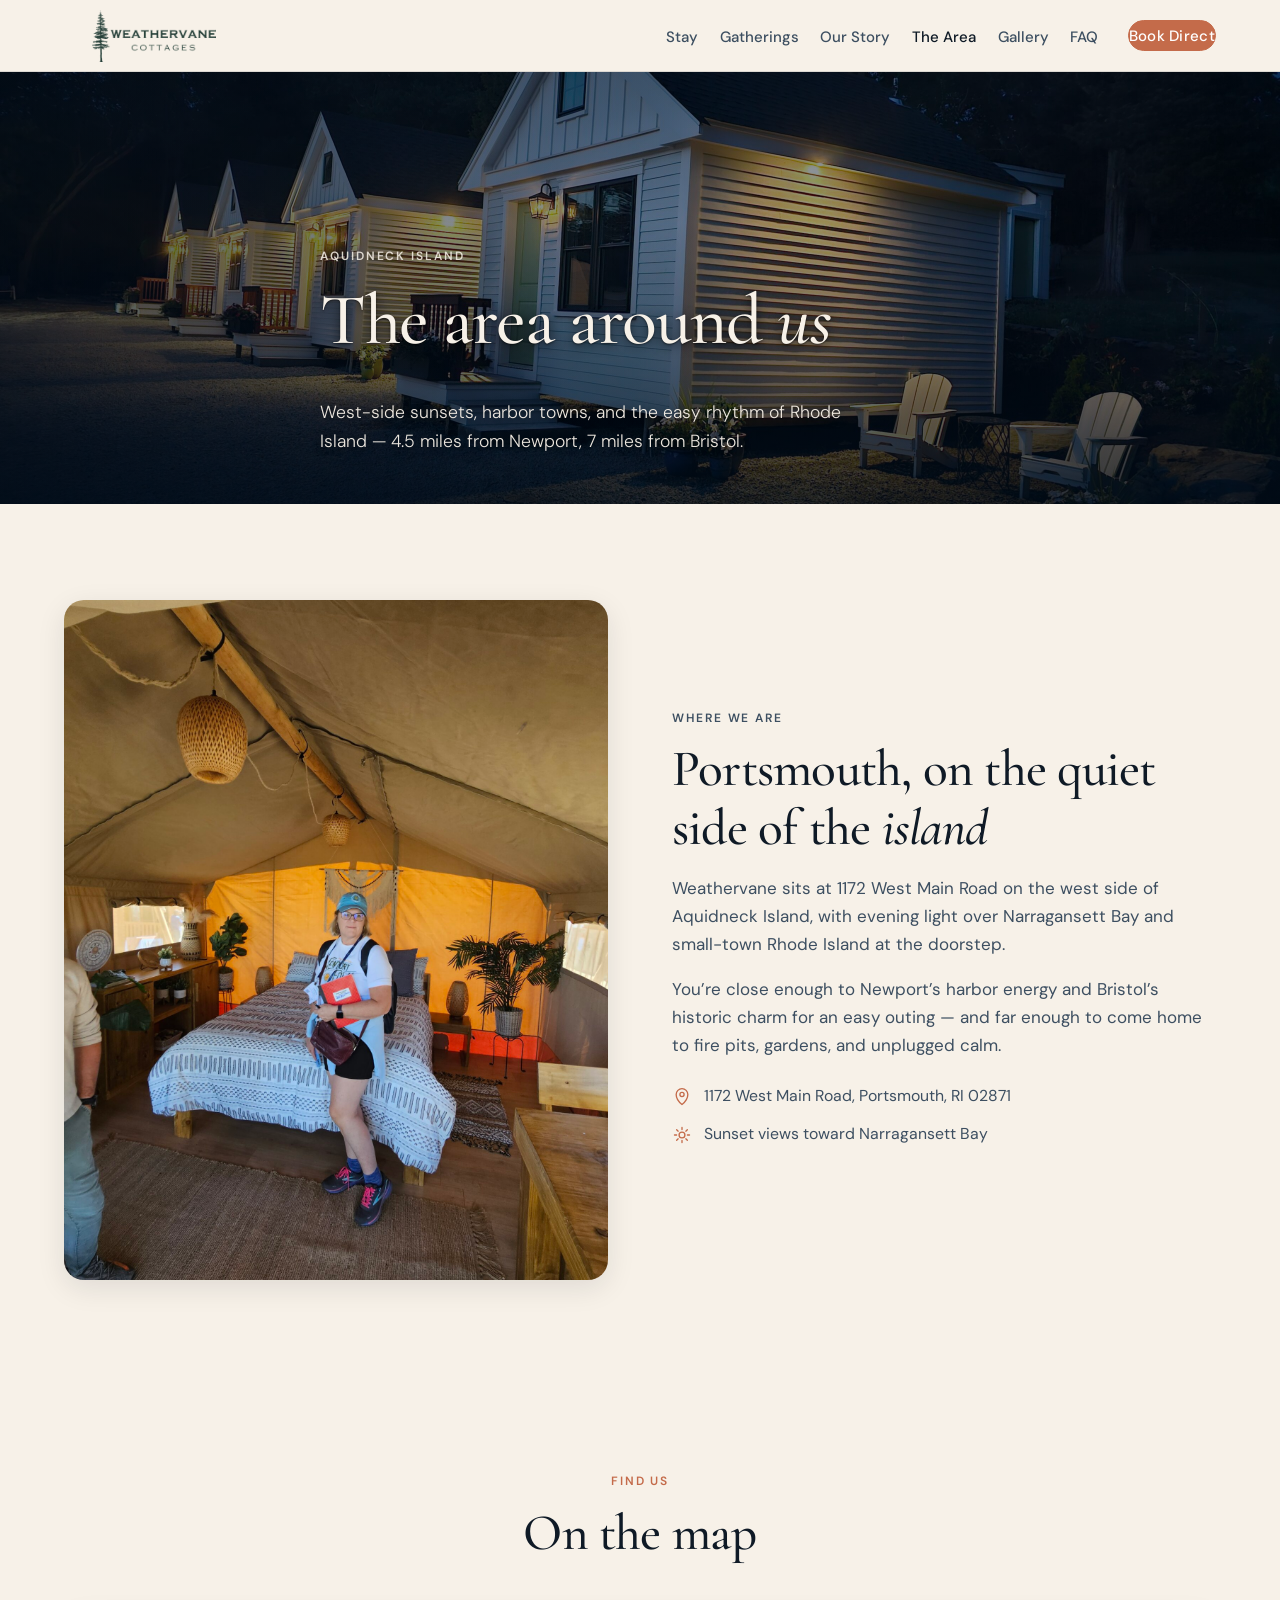
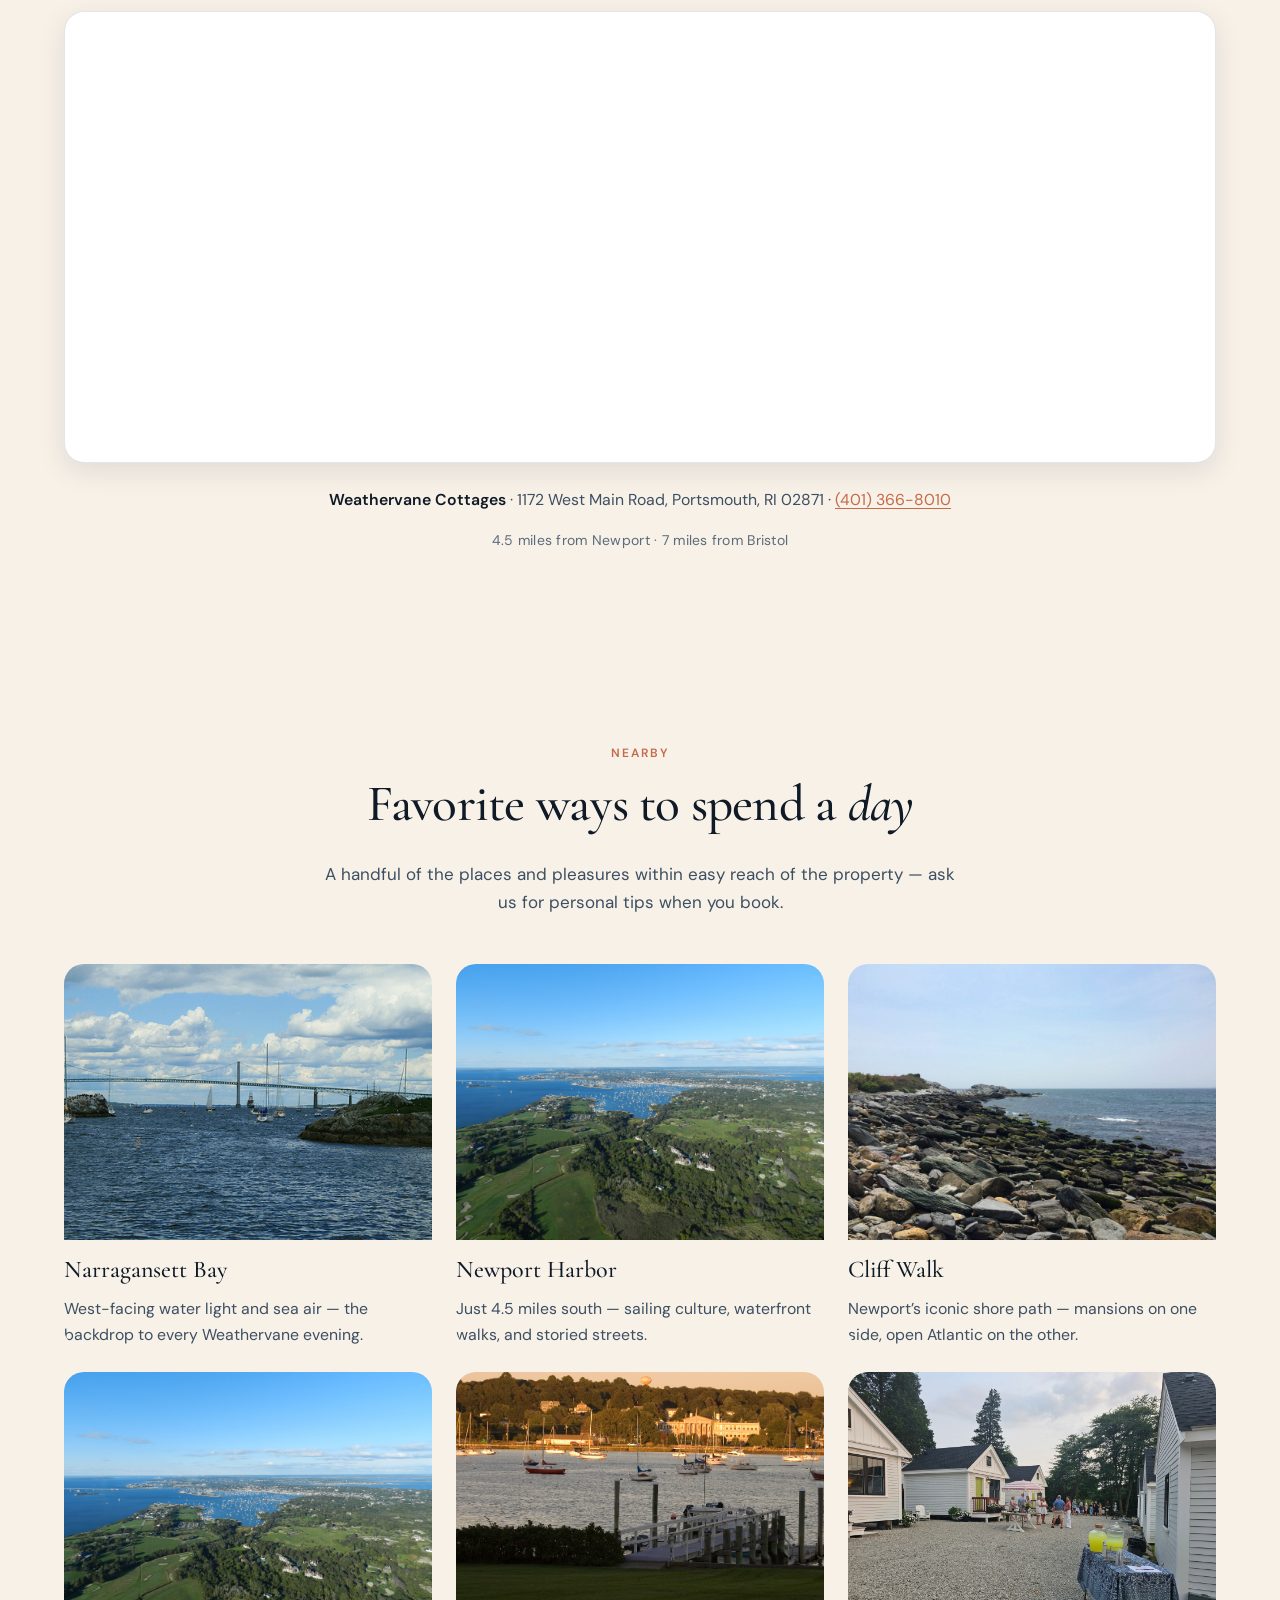
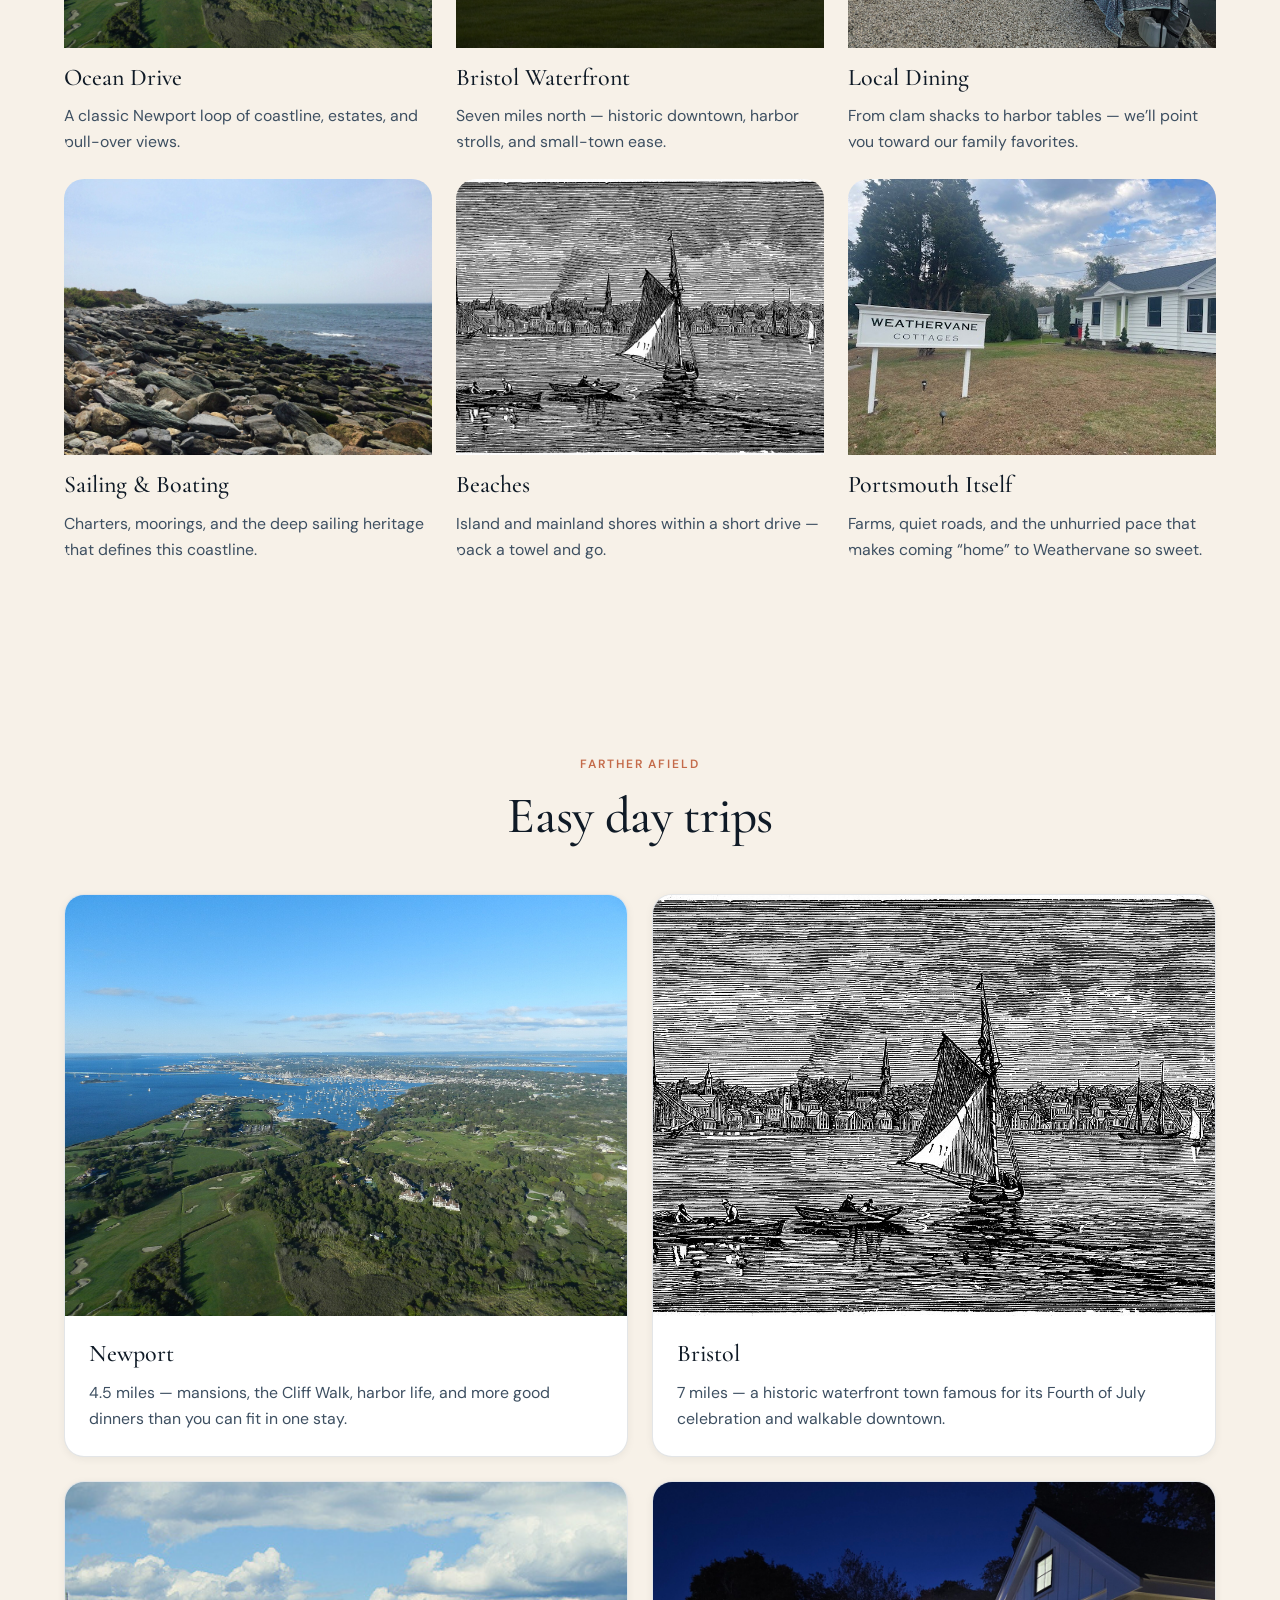
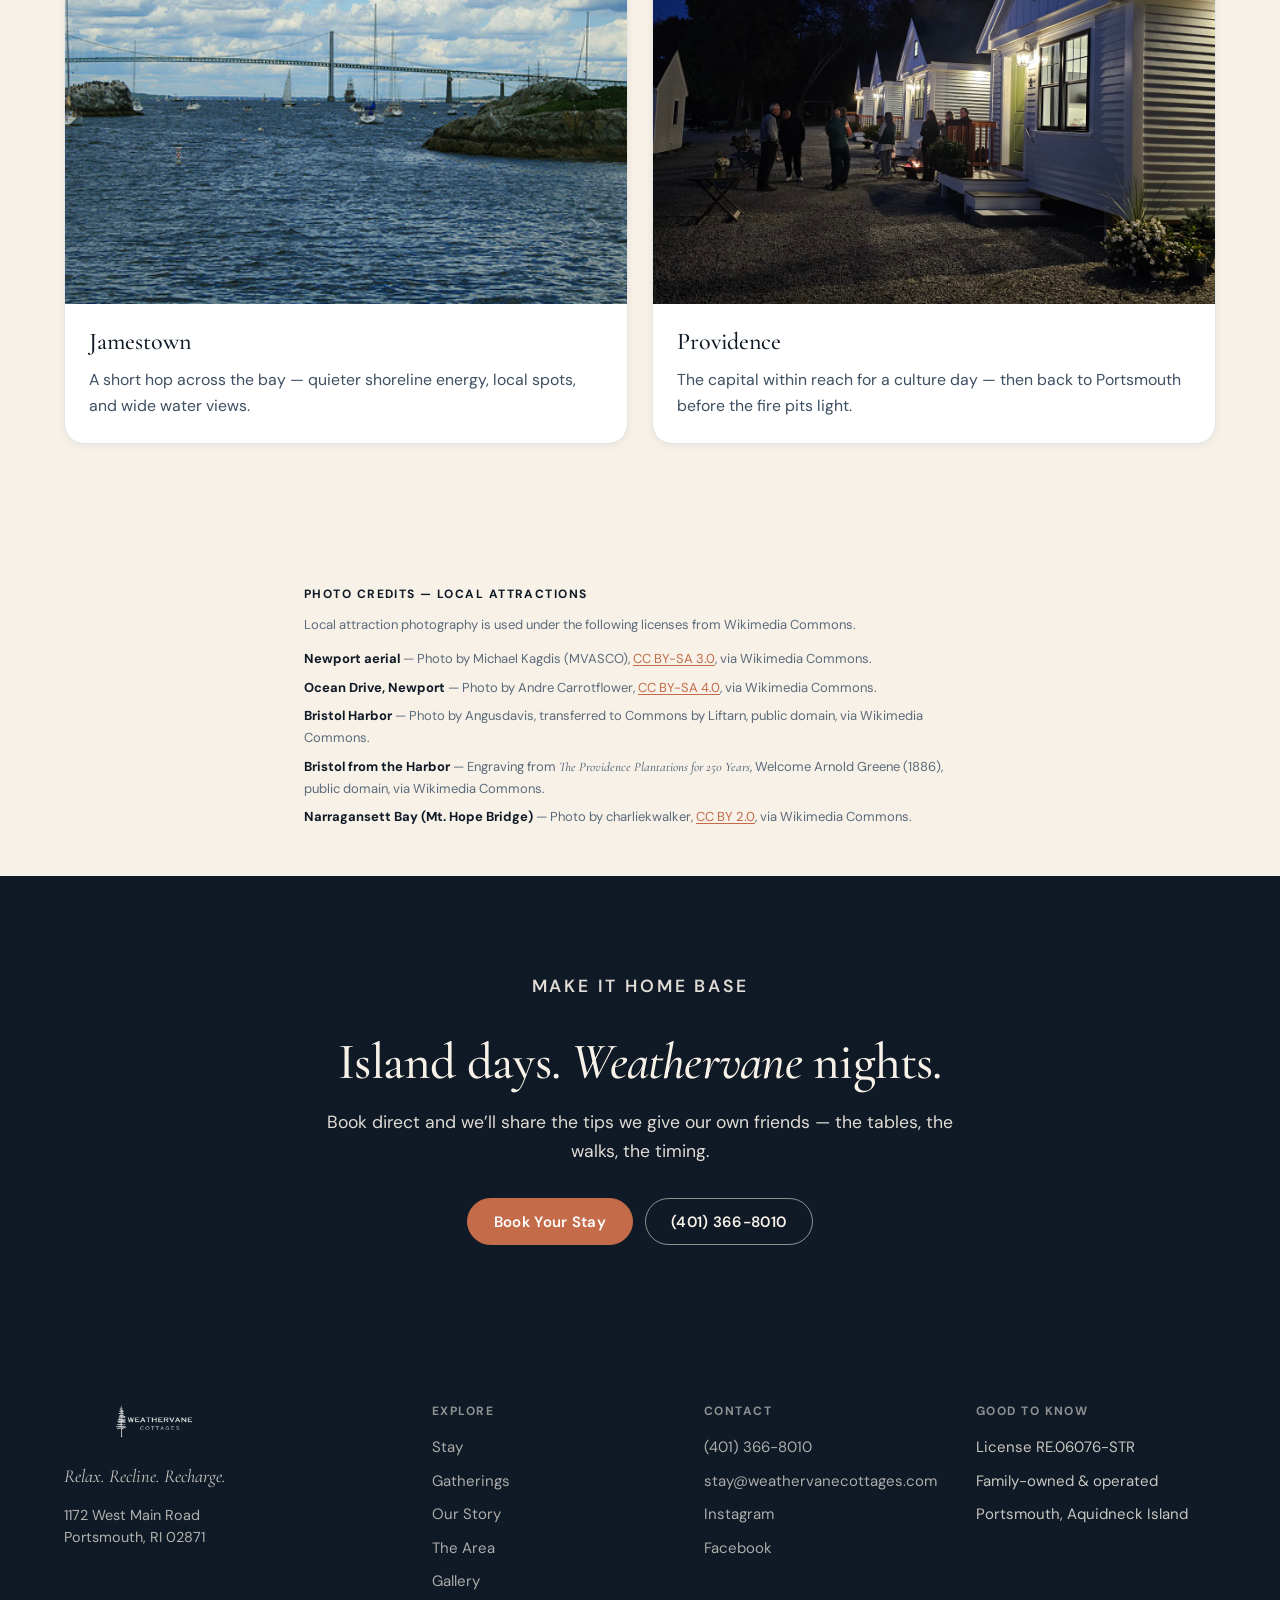
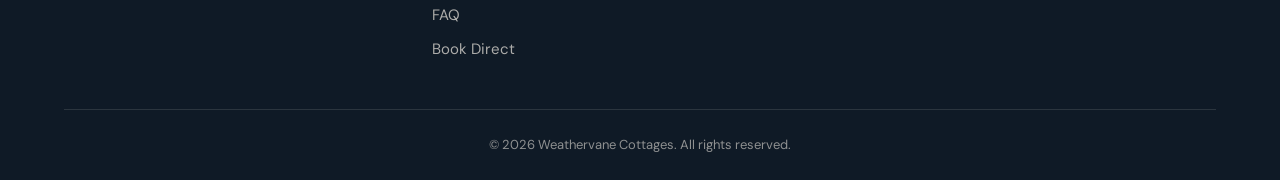
==== commit 2a94a8ea: "v3.3 area.html: real Newport/Bristol/Bay photos from Wikimedia Commons - Swapped all 9 attraction ca" ====
--- a/area.html
+++ b/area.html
@@ -17,12 +17,7 @@
   <header class="site-header" id="site-header">
     <div class="site-header__inner">
       <a class="site-logo" href="index.html" aria-label="Weathervane Cottages home">
-        <svg class="site-logo__mark" width="36" height="36" viewBox="0 0 36 36" fill="none" aria-hidden="true">
-          <path d="M18 4v28M18 8c-3 4-8 6-8 12 0 4 3.5 7 8 7s8-3 8-7c0-6-5-8-8-12z" stroke="currentColor" stroke-width="1.6" stroke-linecap="round" stroke-linejoin="round"/>
-          <path d="M12 18h12M14 22h8" stroke="currentColor" stroke-width="1.6" stroke-linecap="round"/>
-          <circle cx="18" cy="6" r="1.5" fill="currentColor"/>
-        </svg>
-        <span class="site-logo__text">Weathervane<span>Cottages</span></span>
+        <img src="assets/logo/logo-300x125.png" alt="Weathervane Cottages" width="144" height="60" class="site-logo__mark" decoding="async">
       </a>
       <nav class="site-nav" id="site-nav" aria-label="Primary">
         <ul class="site-nav__list">
@@ -112,7 +107,7 @@
         <div class="card-grid card-grid--3">
           <article class="card card--flat reveal">
             <div class="card__media">
-              <img src="assets/property/sunset-2.jpg" alt="Evening light over the water" width="700" height="460" loading="lazy">
+              <img src="assets/area/narragansett-bay-bridge.jpg" alt="Narragansett Bay, looking toward the Mt. Hope Bridge" width="700" height="460" loading="lazy">
             </div>
             <div class="card__body">
               <h3 class="card__title">Narragansett Bay</h3>
@@ -121,7 +116,7 @@
           </article>
           <article class="card card--flat reveal">
             <div class="card__media">
-              <img src="assets/property/aerial-2.jpg" alt="Aerial landscape of the island area" width="700" height="460" loading="lazy">
+              <img src="assets/area/newport-aerial.jpg" alt="Aerial view of Newport, Rhode Island and its harbor" width="700" height="460" loading="lazy">
             </div>
             <div class="card__body">
               <h3 class="card__title">Newport Harbor</h3>
@@ -130,7 +125,7 @@
           </article>
           <article class="card card--flat reveal">
             <div class="card__media">
-              <img src="assets/property/garden-2.jpg" alt="Lush garden greenery" width="700" height="460" loading="lazy">
+              <img src="assets/area/ocean-drive-newport.jpg" alt="Newport's Ocean Drive along the rocky Atlantic coast" width="700" height="460" loading="lazy">
             </div>
             <div class="card__body">
               <h3 class="card__title">Cliff Walk</h3>
@@ -139,7 +134,7 @@
           </article>
           <article class="card card--flat reveal">
             <div class="card__media">
-              <img src="assets/property/grounds-2.jpg" alt="Open grounds and trees" width="700" height="460" loading="lazy">
+              <img src="assets/area/newport-aerial.jpg" alt="Newport's harbor and coast seen from above" width="700" height="460" loading="lazy">
             </div>
             <div class="card__body">
               <h3 class="card__title">Ocean Drive</h3>
@@ -148,7 +143,7 @@
           </article>
           <article class="card card--flat reveal">
             <div class="card__media">
-              <img src="assets/property/garden-1.jpg" alt="Garden path at Weathervane" width="700" height="460" loading="lazy">
+              <img src="assets/area/bristol-harbor.jpg" alt="Bristol Harbor and waterfront, Rhode Island" width="700" height="460" loading="lazy">
             </div>
             <div class="card__body">
               <h3 class="card__title">Bristol Waterfront</h3>
@@ -166,7 +161,7 @@
           </article>
           <article class="card card--flat reveal">
             <div class="card__media">
-              <img src="assets/property/sunset-3.jpg" alt="Sunset sky over the property" width="700" height="460" loading="lazy">
+              <img src="assets/area/ocean-drive-newport.jpg" alt="Sailing waters off Newport's coast" width="700" height="460" loading="lazy">
             </div>
             <div class="card__body">
               <h3 class="card__title">Sailing &amp; Boating</h3>
@@ -175,7 +170,7 @@
           </article>
           <article class="card card--flat reveal">
             <div class="card__media">
-              <img src="assets/property/grounds-3.jpg" alt="Property grounds in daylight" width="700" height="460" loading="lazy">
+              <img src="assets/area/bristol-from-water.jpg" alt="Rhode Island coastline off Bristol" width="700" height="460" loading="lazy">
             </div>
             <div class="card__body">
               <h3 class="card__title">Beaches</h3>
@@ -205,7 +200,7 @@
         <div class="card-grid card-grid--2">
           <article class="card reveal">
             <div class="card__media">
-              <img src="assets/property/aerial-1.jpg" alt="Aerial view suggesting coastal Rhode Island" width="800" height="500" loading="lazy">
+              <img src="assets/area/newport-aerial.jpg" alt="Aerial of Newport Harbor and the historic coastline" width="800" height="500" loading="lazy">
             </div>
             <div class="card__body">
               <h3 class="card__title">Newport</h3>
@@ -214,7 +209,7 @@
           </article>
           <article class="card reveal">
             <div class="card__media">
-              <img src="assets/property/garden-2.jpg" alt="Lush greenery reminiscent of coastal New England towns" width="800" height="500" loading="lazy">
+              <img src="assets/area/bristol-from-water.jpg" alt="View of Bristol, Rhode Island from the harbor" width="800" height="500" loading="lazy">
             </div>
             <div class="card__body">
               <h3 class="card__title">Bristol</h3>
@@ -223,7 +218,7 @@
           </article>
           <article class="card reveal">
             <div class="card__media">
-              <img src="assets/property/sunset-4.jpg" alt="Blue-hour coastal light" width="800" height="500" loading="lazy">
+              <img src="assets/area/narragansett-bay-bridge.jpg" alt="Narragansett Bay near Jamestown" width="800" height="500" loading="lazy">
             </div>
             <div class="card__body">
               <h3 class="card__title">Jamestown</h3>
@@ -240,6 +235,21 @@
             </div>
           </article>
         </div>
+      </div>
+    </section>
+
+    <!-- PHOTO CREDITS -->
+    <section class="section--cream" aria-labelledby="credits-heading" style="padding-block: var(--space-7);">
+      <div class="container container--narrow reveal" style="font-size: 0.8125rem; color: var(--ink-muted); line-height: 1.7;">
+        <h2 id="credits-heading" style="font-family: var(--font-body); font-size: 0.75rem; font-weight: 700; letter-spacing: 0.12em; text-transform: uppercase; margin-bottom: var(--space-3);">Photo Credits — Local Attractions</h2>
+        <p style="margin: 0 0 var(--space-3);">Local attraction photography is used under the following licenses from Wikimedia Commons.</p>
+        <ul style="list-style: none; padding: 0; margin: 0; display: grid; gap: 0.4rem;">
+          <li><strong style="color: var(--navy-deep);">Newport aerial</strong> — Photo by Michael Kagdis (MVASCO), <a href="https://creativecommons.org/licenses/by-sa/3.0/" rel="noopener noreferrer" target="_blank">CC BY-SA 3.0</a>, via Wikimedia Commons.</li>
+          <li><strong style="color: var(--navy-deep);">Ocean Drive, Newport</strong> — Photo by Andre Carrotflower, <a href="https://creativecommons.org/licenses/by-sa/4.0/" rel="noopener noreferrer" target="_blank">CC BY-SA 4.0</a>, via Wikimedia Commons.</li>
+          <li><strong style="color: var(--navy-deep);">Bristol Harbor</strong> — Photo by Angusdavis, transferred to Commons by Liftarn, public domain, via Wikimedia Commons.</li>
+          <li><strong style="color: var(--navy-deep);">Bristol from the Harbor</strong> — Engraving from <em>The Providence Plantations for 250 Years</em>, Welcome Arnold Greene (1886), public domain, via Wikimedia Commons.</li>
+          <li><strong style="color: var(--navy-deep);">Narragansett Bay (Mt. Hope Bridge)</strong> — Photo by charliekwalker, <a href="https://creativecommons.org/licenses/by/2.0/" rel="noopener noreferrer" target="_blank">CC BY 2.0</a>, via Wikimedia Commons.</li>
+        </ul>
       </div>
     </section>
 
@@ -262,12 +272,7 @@
       <div class="site-footer__grid">
         <div class="site-footer__brand">
           <a class="site-logo site-logo--footer" href="index.html" aria-label="Weathervane Cottages home">
-            <svg class="site-logo__mark" width="32" height="32" viewBox="0 0 36 36" fill="none" aria-hidden="true">
-              <path d="M18 4v28M18 8c-3 4-8 6-8 12 0 4 3.5 7 8 7s8-3 8-7c0-6-5-8-8-12z" stroke="currentColor" stroke-width="1.6" stroke-linecap="round" stroke-linejoin="round"/>
-              <path d="M12 18h12M14 22h8" stroke="currentColor" stroke-width="1.6" stroke-linecap="round"/>
-              <circle cx="18" cy="6" r="1.5" fill="currentColor"/>
-            </svg>
-            <span class="site-logo__text">Weathervane<span>Cottages</span></span>
+            <img src="assets/logo/logo-white.png" alt="Weathervane Cottages" width="120" height="50" class="site-logo__mark" decoding="async">
           </a>
           <p class="site-footer__tagline">Relax. Recline. Recharge.</p>
           <p class="site-footer__address">1172 West Main Road<br>Portsmouth, RI 02871</p>
--- a/css/styles.css
+++ b/css/styles.css
@@ -60,14 +60,6 @@
   animation-timing-function: var(--ease);
 }
 
-.site-header {
-  view-transition-name: site-header;
-}
-
-.site-logo {
-  view-transition-name: site-logo;
-}
-
 /* --------------------------------------------------------------------------
    Reset / Base
    -------------------------------------------------------------------------- */
@@ -402,8 +394,6 @@
   top: 0;
   z-index: 100;
   background: rgba(247, 241, 232, 0.92);
-  backdrop-filter: blur(12px);
-  -webkit-backdrop-filter: blur(12px);
   border-bottom: 1px solid var(--line);
   height: var(--header-h);
 }
@@ -432,23 +422,15 @@
 }
 
 .site-logo__mark {
-  color: var(--terracotta);
-}
-
-.site-logo__text {
-  font-family: var(--font-display);
-  font-size: 1.35rem;
-  font-weight: 600;
-  line-height: 1.1;
-  letter-spacing: -0.01em;
-}
-
-.site-logo__text span {
   display: block;
-  font-size: 0.72em;
-  font-weight: 500;
-  letter-spacing: 0.04em;
-  color: var(--ink-muted);
+  height: 2.5rem;
+  width: auto;
+  flex-shrink: 0;
+}
+
+.site-logo--footer .site-logo__mark {
+  height: 2rem;
+  margin-bottom: var(--space-3);
 }
 
 .site-nav__list {
@@ -474,6 +456,7 @@
 
 .site-nav a.btn--nav {
   color: var(--white);
+  margin-left: 0.5rem;
 }
 
 .site-nav a.btn--nav:hover {
@@ -522,36 +505,54 @@
 
   .site-nav {
     position: fixed;
-    inset: var(--header-h) 0 0 0;
+    top: var(--header-h);
+    left: 0;
+    right: 0;
+    bottom: 0;
+    width: 100vw;
+    max-width: 100vw;
+    height: calc(100vh - var(--header-h));
+    height: calc(100dvh - var(--header-h));
     background: var(--cream);
-    padding: var(--space-6);
+    padding: var(--space-6) var(--space-6) var(--space-9);
     transform: translateX(100%);
+    -webkit-transform: translateX(100%);
     transition: transform 280ms var(--ease);
+    -webkit-transition: -webkit-transform 280ms var(--ease);
     overflow-y: auto;
+    -webkit-overflow-scrolling: touch;
+    visibility: hidden;
   }
 
   .site-nav.is-open {
     transform: translateX(0);
+    -webkit-transform: translateX(0);
+    visibility: visible;
   }
 
   .site-nav__list {
     flex-direction: column;
-    align-items: flex-start;
+    align-items: stretch;
     gap: var(--space-2);
+    width: 100%;
   }
 
   .site-nav a {
+    display: block;
     font-size: 1.25rem;
     font-family: var(--font-display);
     font-weight: 500;
     color: var(--navy-deep);
     padding: var(--space-3) 0;
+    width: 100%;
   }
 
   .site-nav a.btn--nav {
     margin-top: var(--space-4);
+    margin-left: 0;
     font-family: var(--font-body);
     font-size: 0.9375rem;
+    text-align: center;
   }
 }
 
@@ -570,6 +571,7 @@
 .hero__media {
   position: absolute;
   inset: 0;
+  background-color: var(--navy-deep);
 }
 
 .hero__media img {
@@ -583,7 +585,14 @@
   position: absolute;
   inset: 0;
   background:
-    linear-gradient(to top, rgba(15, 26, 38, 0.78) 0%, rgba(15, 26, 38, 0.35) 45%, rgba(15, 26, 38, 0.25) 100%);
+    linear-gradient(180deg, rgba(0, 12, 24, 0.55) 0%, rgba(0, 12, 24, 0.40) 35%, rgba(0, 12, 24, 0.55) 70%, rgba(0, 12, 24, 0.80) 100%);
+}
+
+.hero__veil::after {
+  content: "";
+  position: absolute;
+  inset: 0;
+  background: linear-gradient(90deg, rgba(0, 12, 24, 0.45) 0%, transparent 50%);
 }
 
 .hero__content {
@@ -600,6 +609,7 @@
 .hero__title {
   color: var(--cream);
   margin-bottom: var(--space-5);
+  text-shadow: 0 2px 12px rgba(0, 0, 0, 0.65), 0 1px 2px rgba(0, 0, 0, 0.55);
 }
 
 .hero__title-line {
@@ -614,10 +624,11 @@
 .hero__lede {
   font-size: clamp(1.05rem, 1.6vw, 1.2rem);
   color: var(--cream);
-  opacity: 0.92;
+  opacity: 0.95;
   max-width: 34rem;
   margin-bottom: var(--space-6);
   font-weight: 300;
+  text-shadow: 0 1px 8px rgba(0, 0, 0, 0.55);
 }
 
 .hero__actions {
@@ -656,6 +667,7 @@
 .page-hero__media {
   position: absolute;
   inset: 0;
+  background-color: var(--navy-deep);
 }
 
 .page-hero__media img {
@@ -668,7 +680,15 @@
 .page-hero__veil {
   position: absolute;
   inset: 0;
-  background: linear-gradient(to top, rgba(15, 26, 38, 0.78) 0%, rgba(15, 26, 38, 0.3) 60%, rgba(15, 26, 38, 0.2) 100%);
+  background:
+    linear-gradient(180deg, rgba(0, 12, 24, 0.55) 0%, rgba(0, 12, 24, 0.40) 35%, rgba(0, 12, 24, 0.55) 70%, rgba(0, 12, 24, 0.80) 100%);
+}
+
+.page-hero__veil::after {
+  content: "";
+  position: absolute;
+  inset: 0;
+  background: linear-gradient(90deg, rgba(0, 12, 24, 0.40) 0%, transparent 55%);
 }
 
 .page-hero__content {
@@ -681,14 +701,16 @@
 
 .page-hero__content h1 {
   color: var(--cream);
+  text-shadow: 0 2px 12px rgba(0, 0, 0, 0.65), 0 1px 2px rgba(0, 0, 0, 0.55);
 }
 
 .page-hero__lede {
   font-size: 1.1rem;
   color: var(--cream);
-  opacity: 0.92;
+  opacity: 0.95;
   font-weight: 300;
   max-width: 34rem;
+  text-shadow: 0 1px 8px rgba(0, 0, 0, 0.55);
 }
 
 /* --------------------------------------------------------------------------
@@ -1875,4 +1897,15 @@
   ::view-transition-new(root) {
     animation: none !important;
   }
-}+}
+/* Real logo replacement (added 2026-07-29) */
+.site-logo__mark {
+  width: 180px;
+  height: 52px;
+  object-fit: contain;
+  flex-shrink: 0;
+}
+
+.site-logo:hover .site-logo__mark {
+  filter: brightness(1.1);
+}
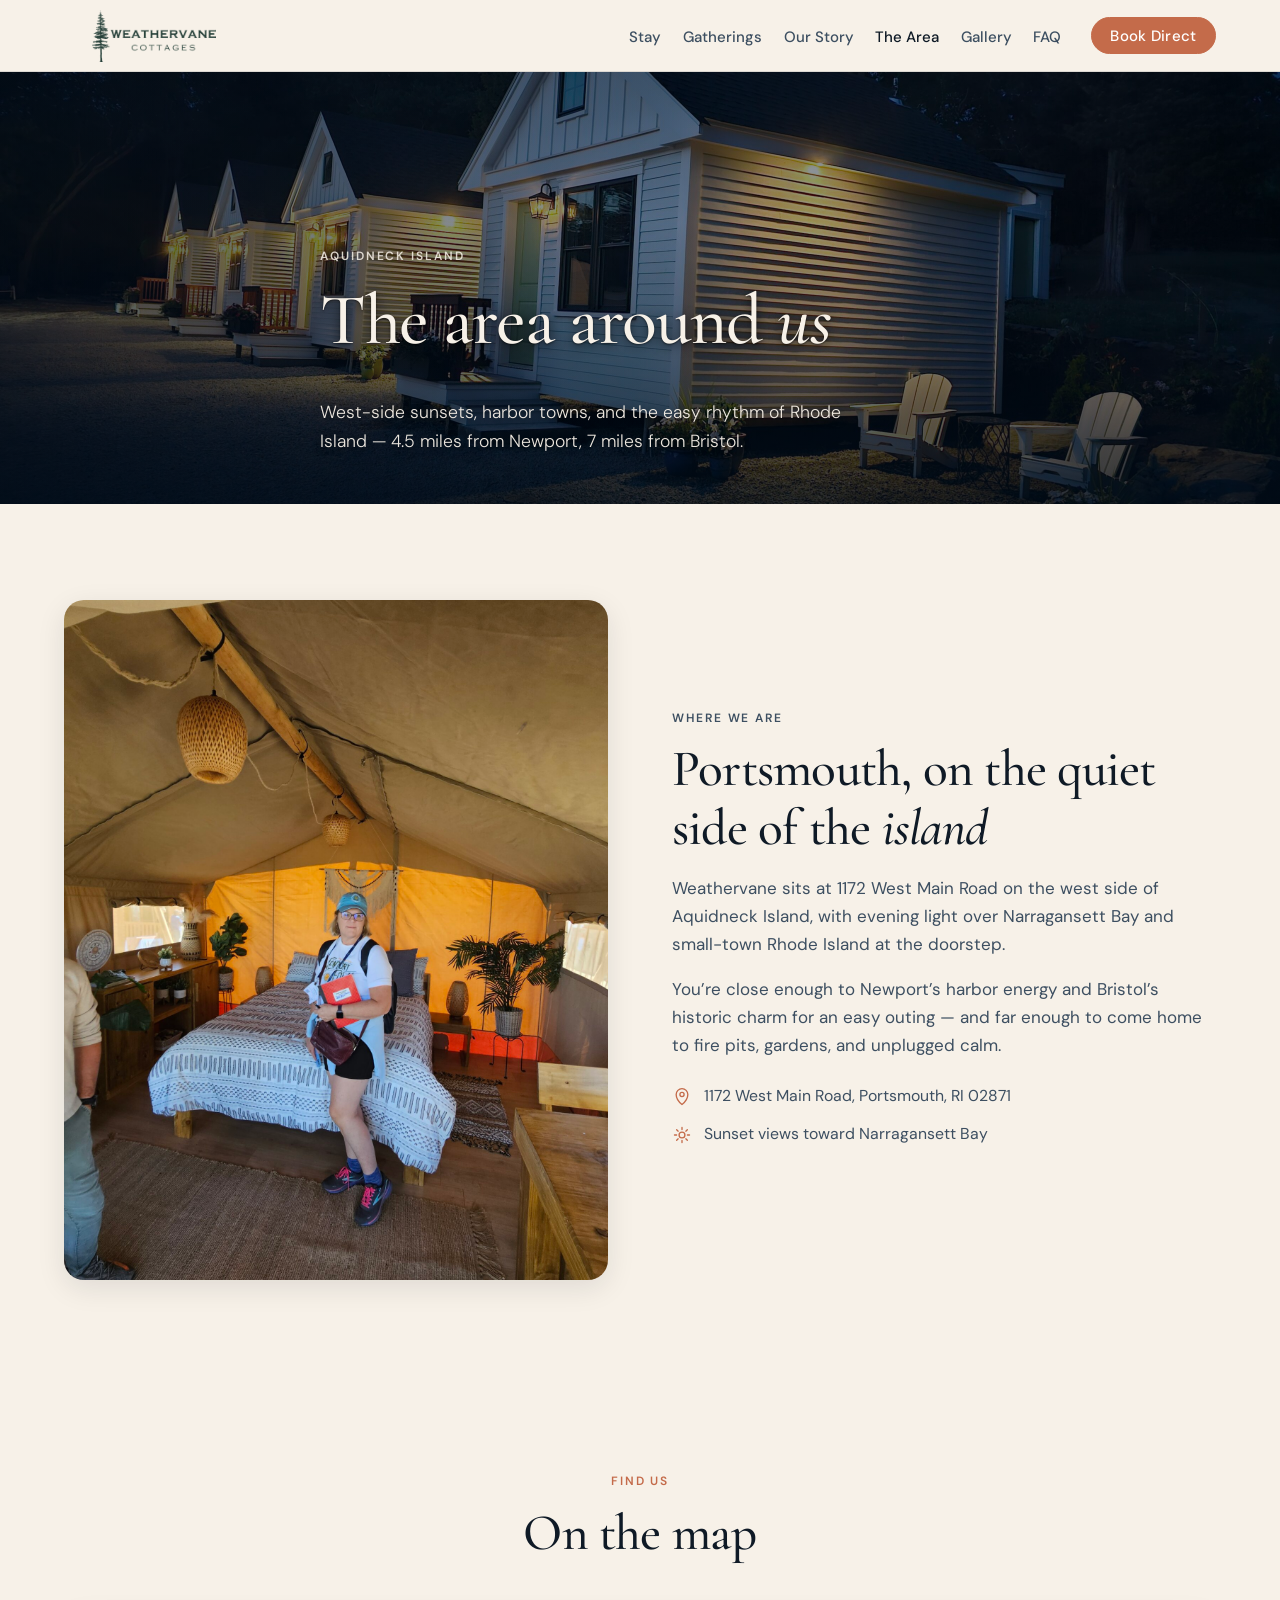
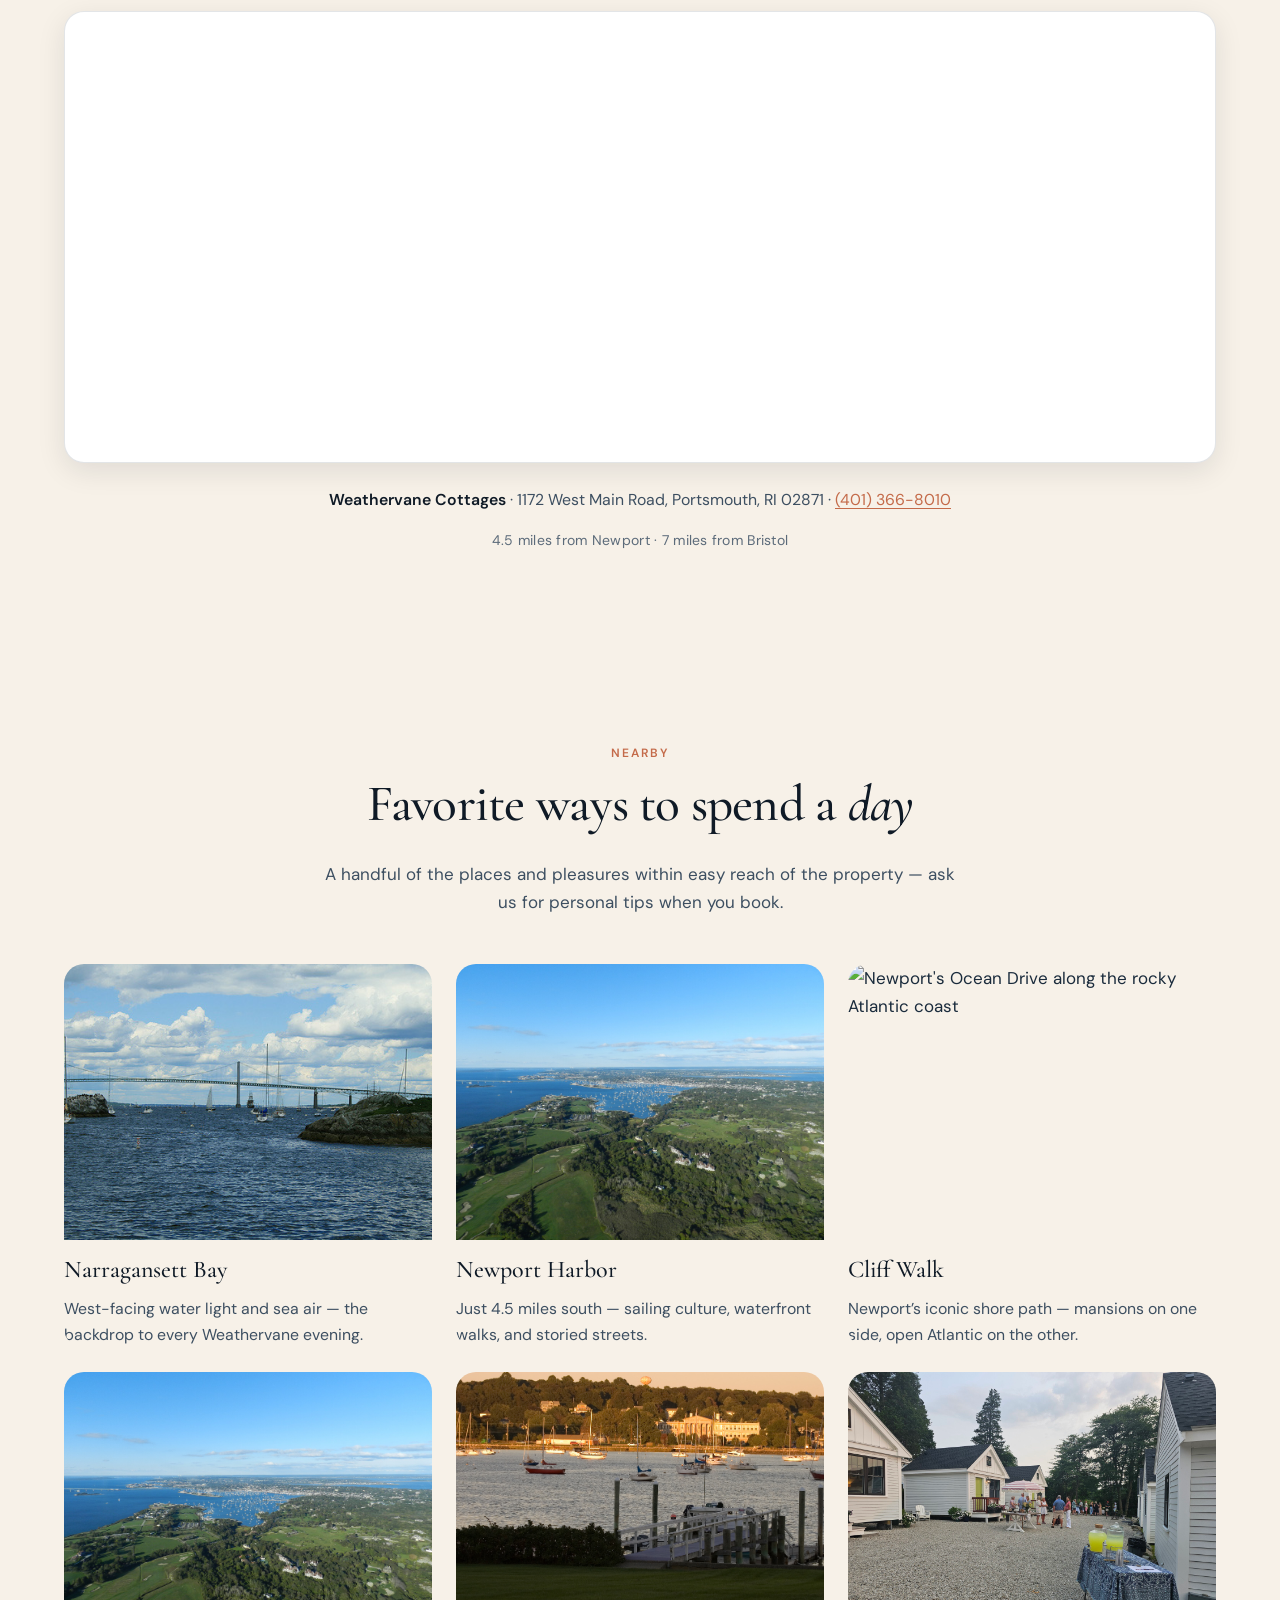
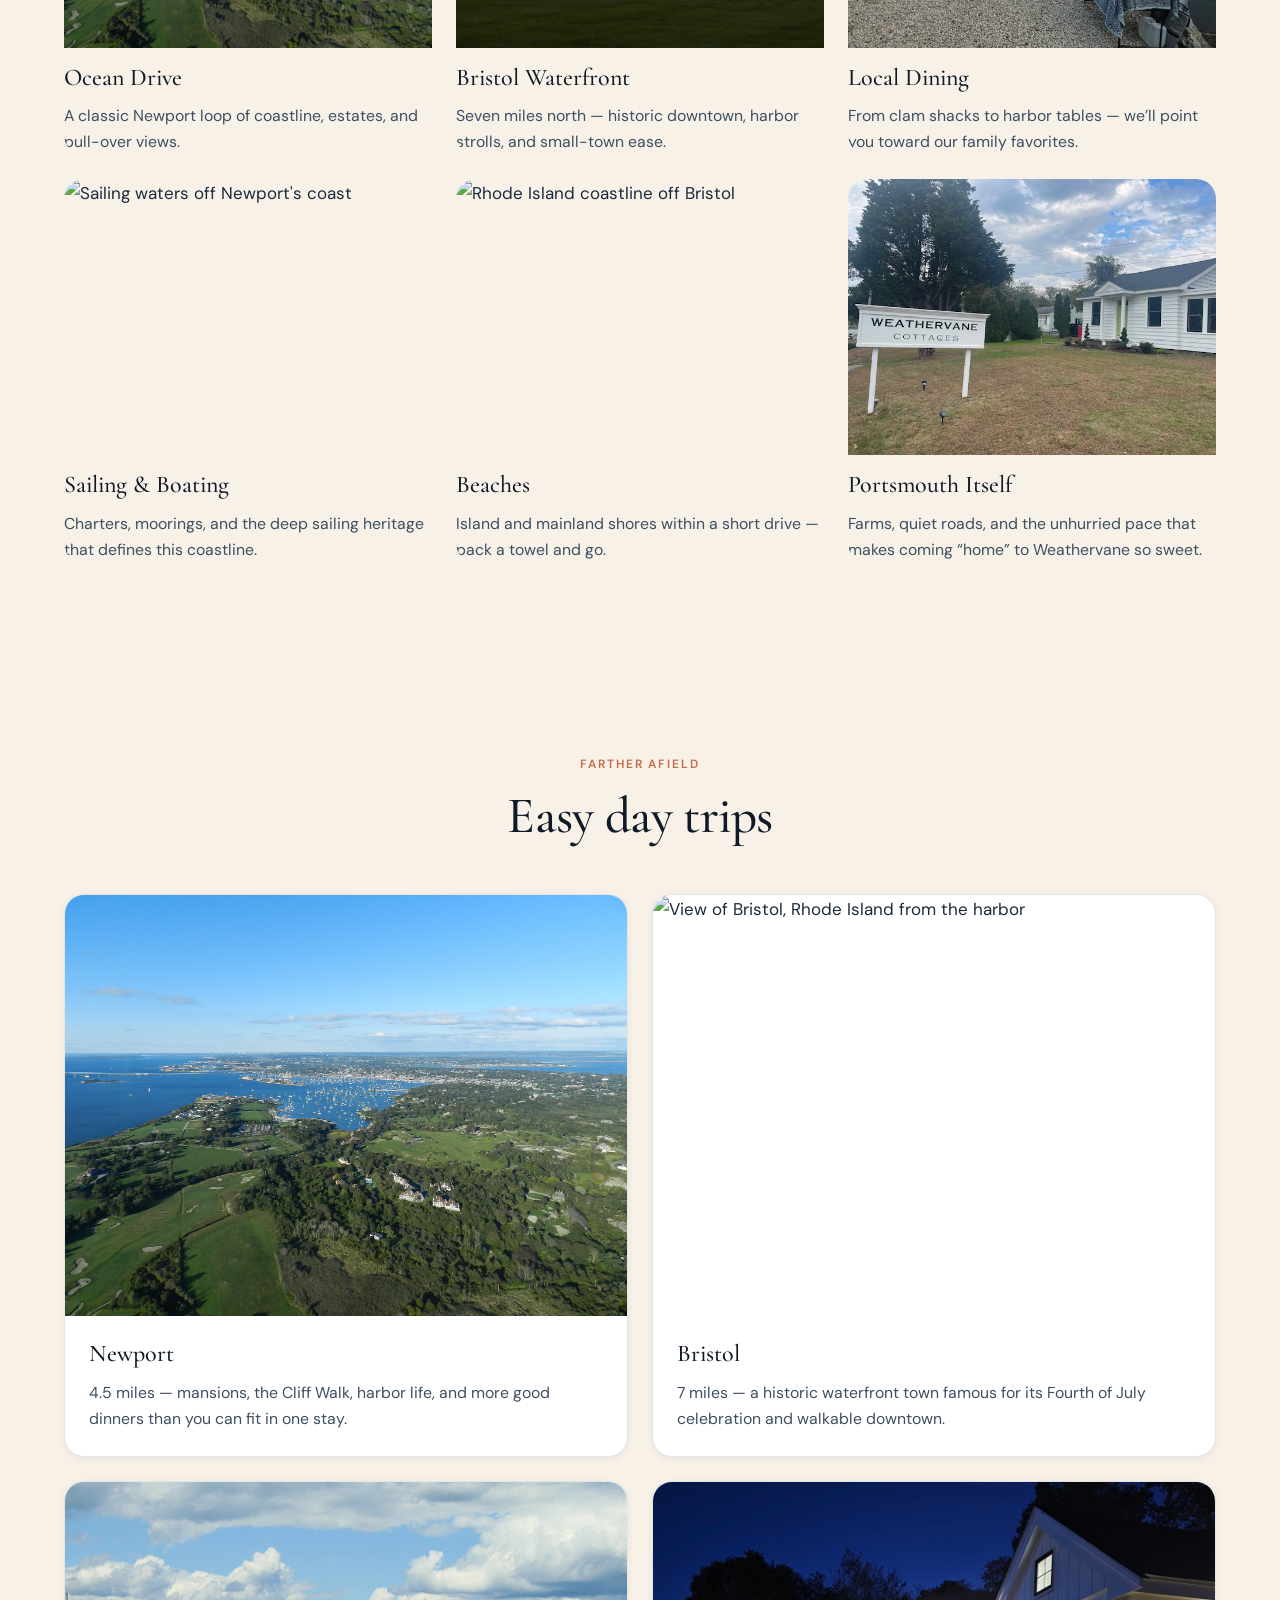
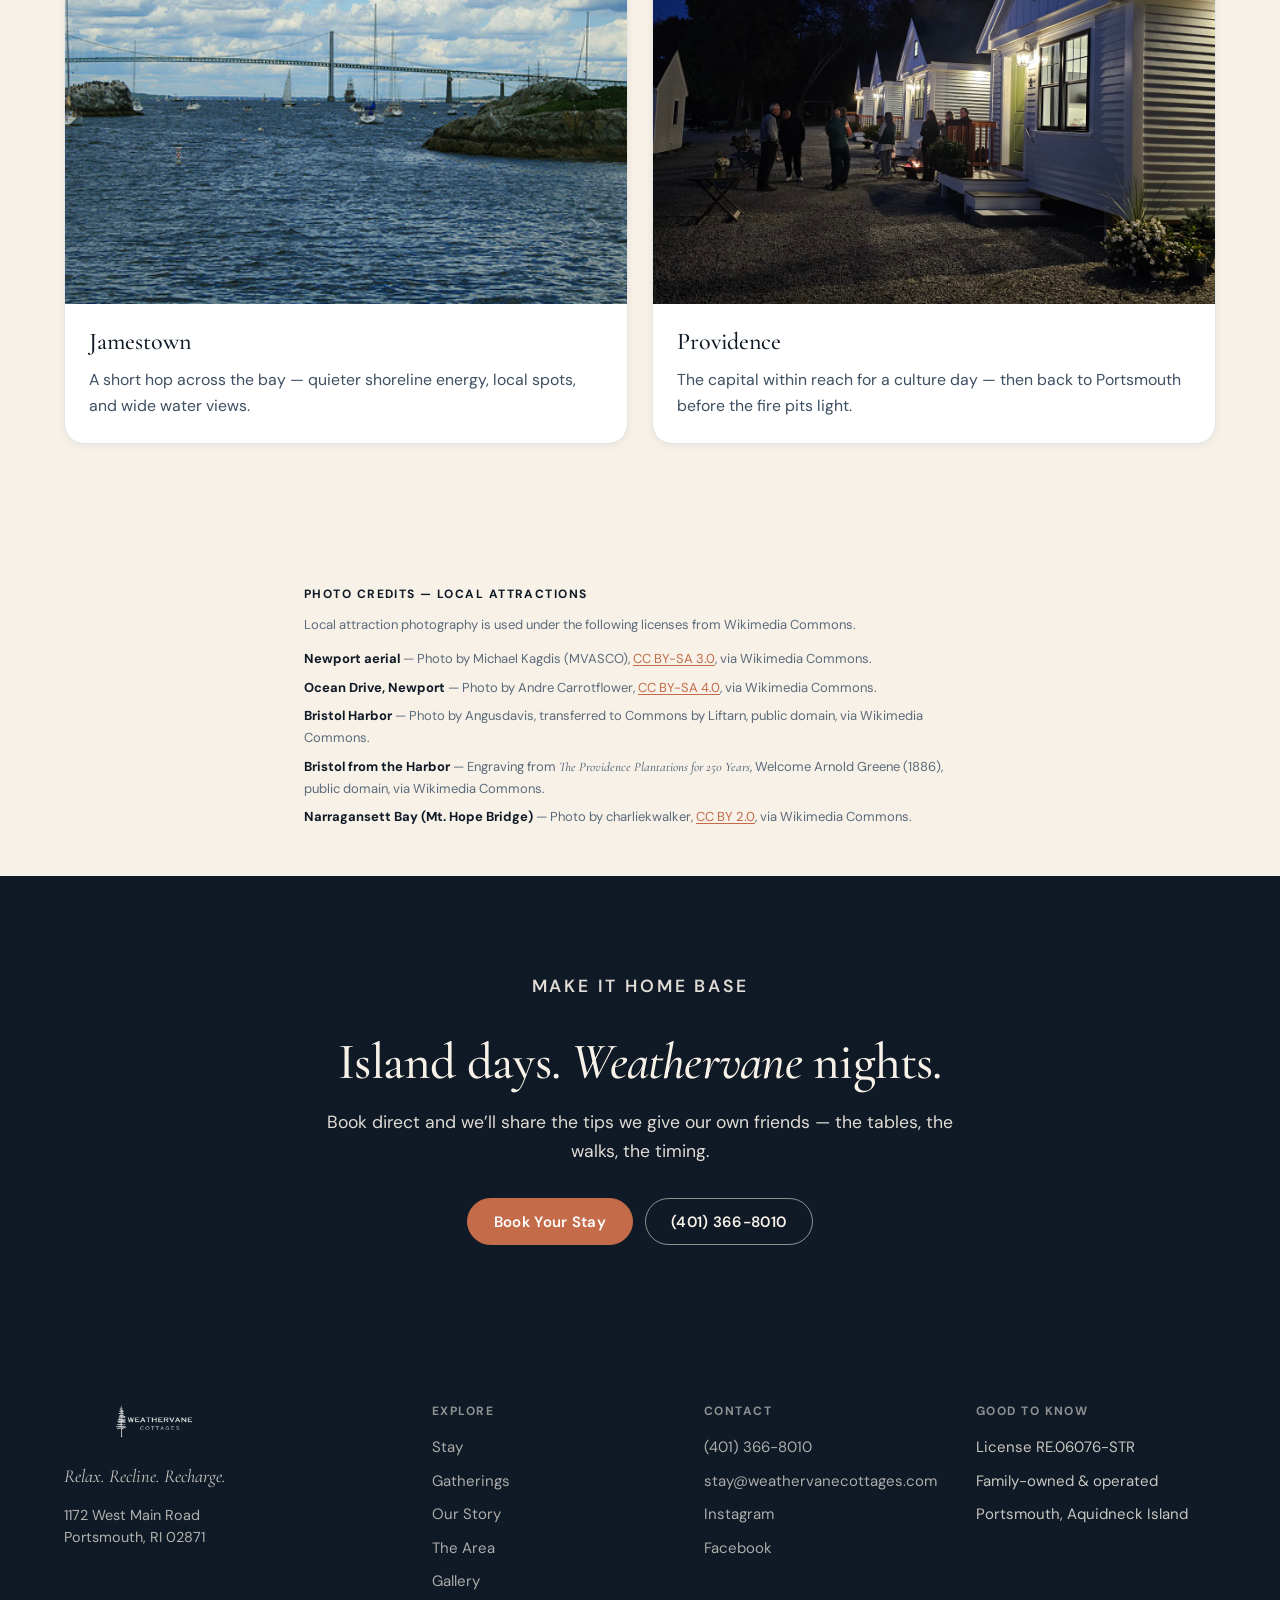
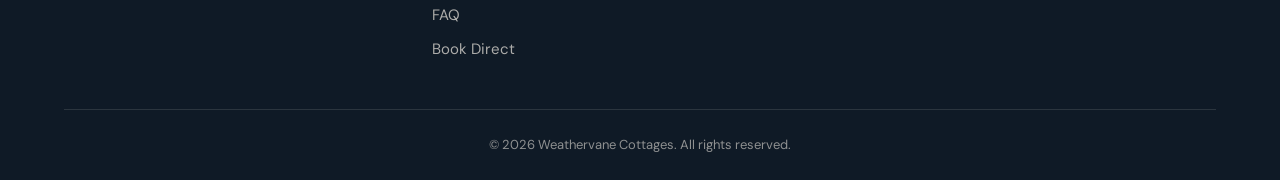
==== commit 2c4831ee: "v3.9 image audit: rename misnamed files + rewire all HTML references Second wave of vision-auditing " ====
--- a/area.html
+++ b/area.html
@@ -41,7 +41,7 @@
   <main id="main">
     <section class="page-hero" aria-labelledby="page-heading">
       <div class="page-hero__media">
-        <img src="assets/property/sunset-1.jpg" alt="Sunset over Narragansett Bay near Weathervane Cottages" width="1920" height="900" fetchpriority="high">
+        <img src="assets/property/cottages-blue-hour.jpg" alt="Sunset over Narragansett Bay near Weathervane Cottages" width="1920" height="900" fetchpriority="high">
         <div class="page-hero__veil" aria-hidden="true"></div>
       </div>
       <div class="page-hero__content container">
@@ -55,7 +55,7 @@
     <section class="split section" aria-labelledby="overview-heading">
       <div class="container split__grid">
         <div class="split__media reveal">
-          <img src="assets/property/aerial-1.jpg" alt="Aerial view of Weathervane Cottages and surrounding Aquidneck Island landscape" width="900" height="700" loading="lazy">
+          <img src="assets/property/glamping-tent-interior-guests.jpg" alt="Aerial view of Weathervane Cottages and surrounding Aquidneck Island landscape" width="900" height="700" loading="lazy">
         </div>
         <div class="split__content reveal">
           <p class="eyebrow">Where We Are</p>
@@ -152,7 +152,7 @@
           </article>
           <article class="card card--flat reveal">
             <div class="card__media">
-              <img src="assets/lifestyle/fire-pit-4.jpg" alt="Warm evening atmosphere" width="700" height="460" loading="lazy">
+              <img src="assets/lifestyle/beverage-gathering-umbrella.jpg" alt="Warm evening atmosphere" width="700" height="460" loading="lazy">
             </div>
             <div class="card__body">
               <h3 class="card__title">Local Dining</h3>
@@ -227,7 +227,7 @@
           </article>
           <article class="card reveal">
             <div class="card__media">
-              <img src="assets/property/evening-1.jpg" alt="Evening property atmosphere" width="800" height="500" loading="lazy">
+              <img src="assets/property/firepit-evening-cottage-4.jpg" alt="Evening property atmosphere" width="800" height="500" loading="lazy">
             </div>
             <div class="card__body">
               <h3 class="card__title">Providence</h3>
--- a/css/styles.css
+++ b/css/styles.css
@@ -457,6 +457,7 @@
 .site-nav a.btn--nav {
   color: var(--white);
   margin-left: 0.5rem;
+  padding: 0.55rem 1.15rem;
 }
 
 .site-nav a.btn--nav:hover {
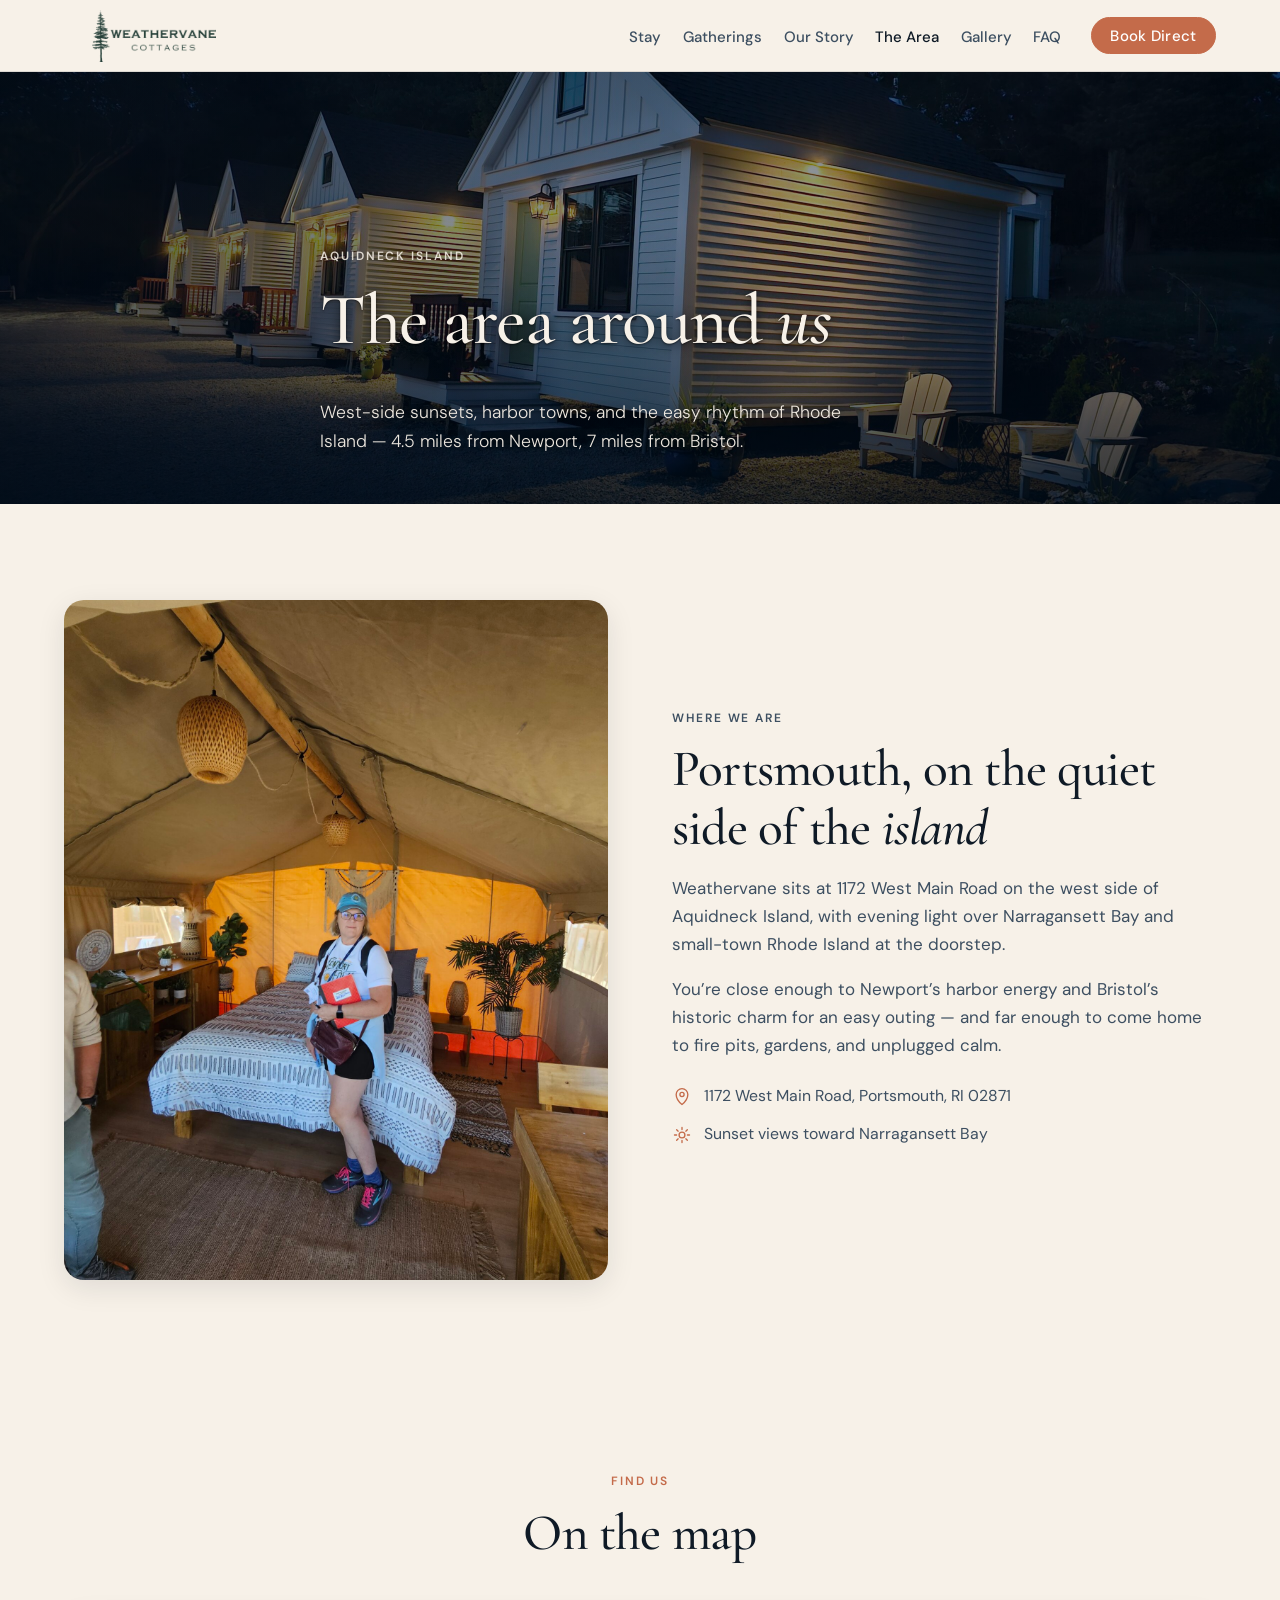
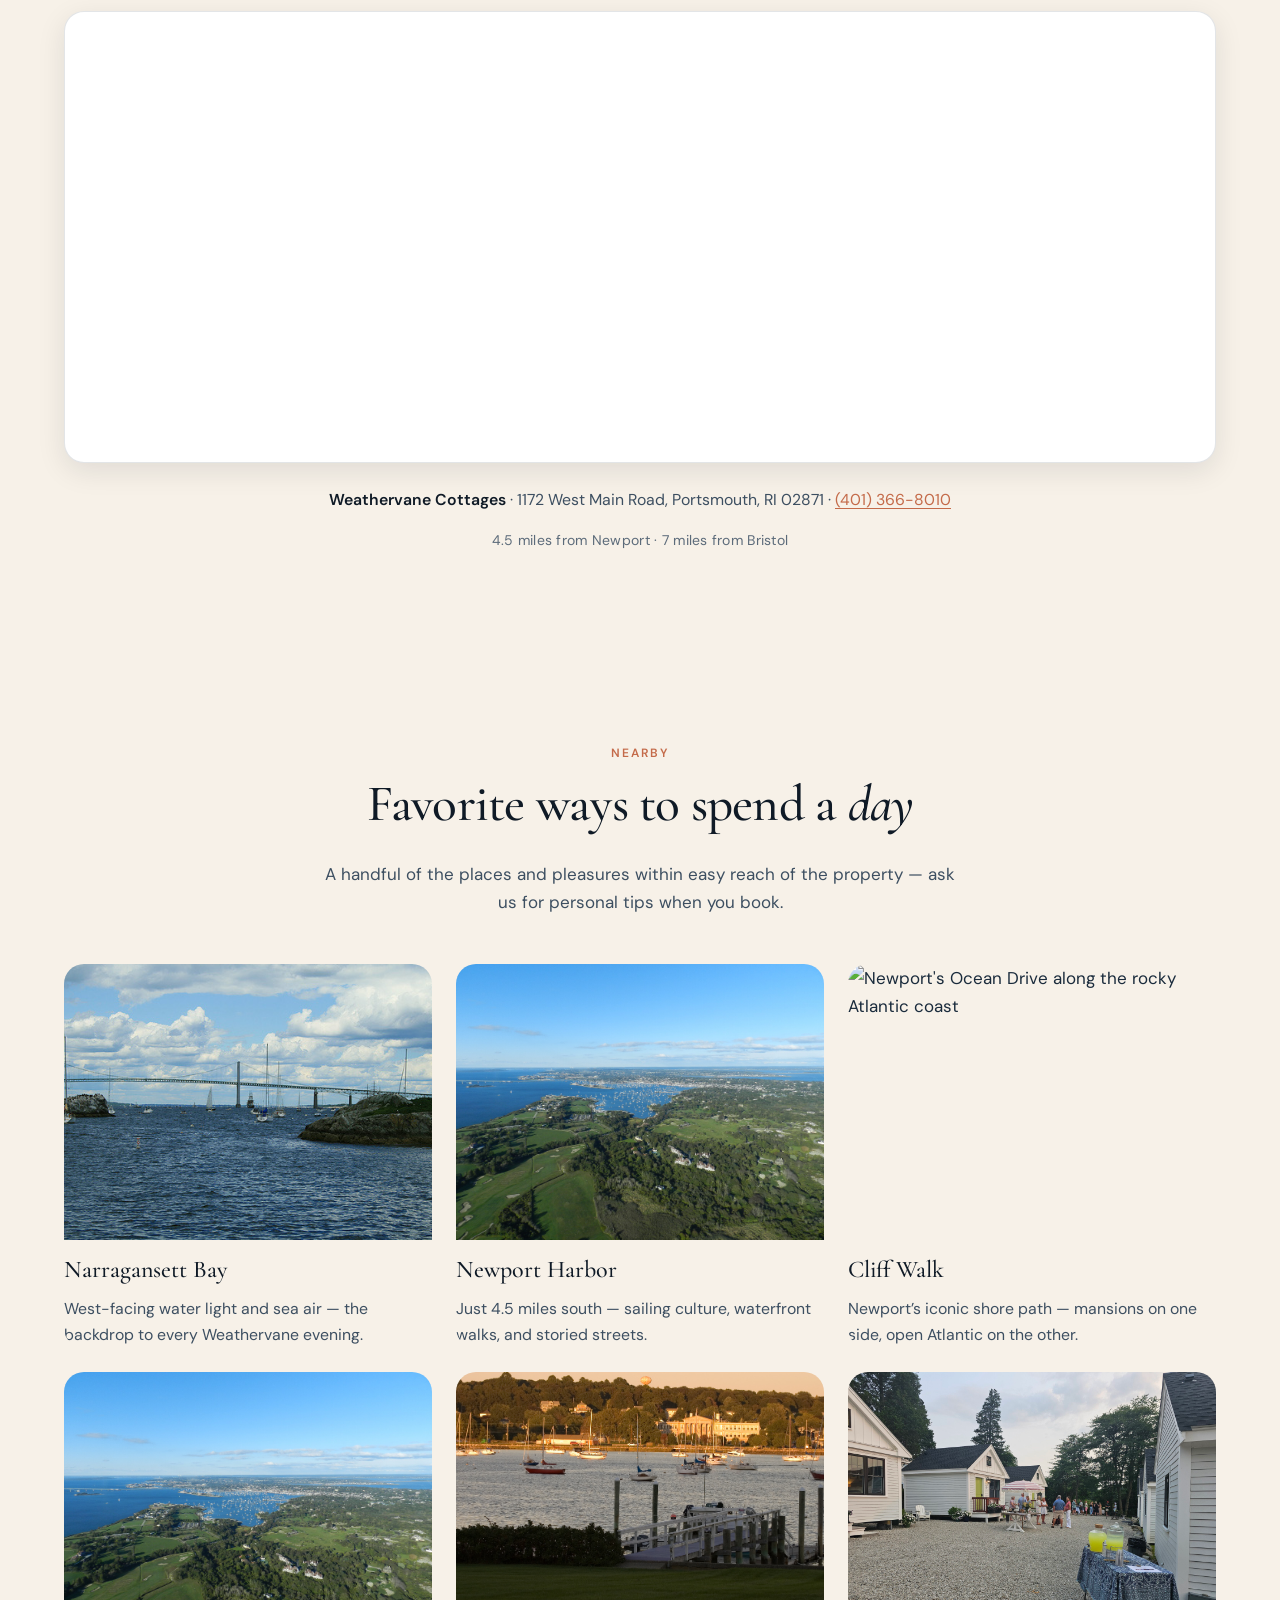
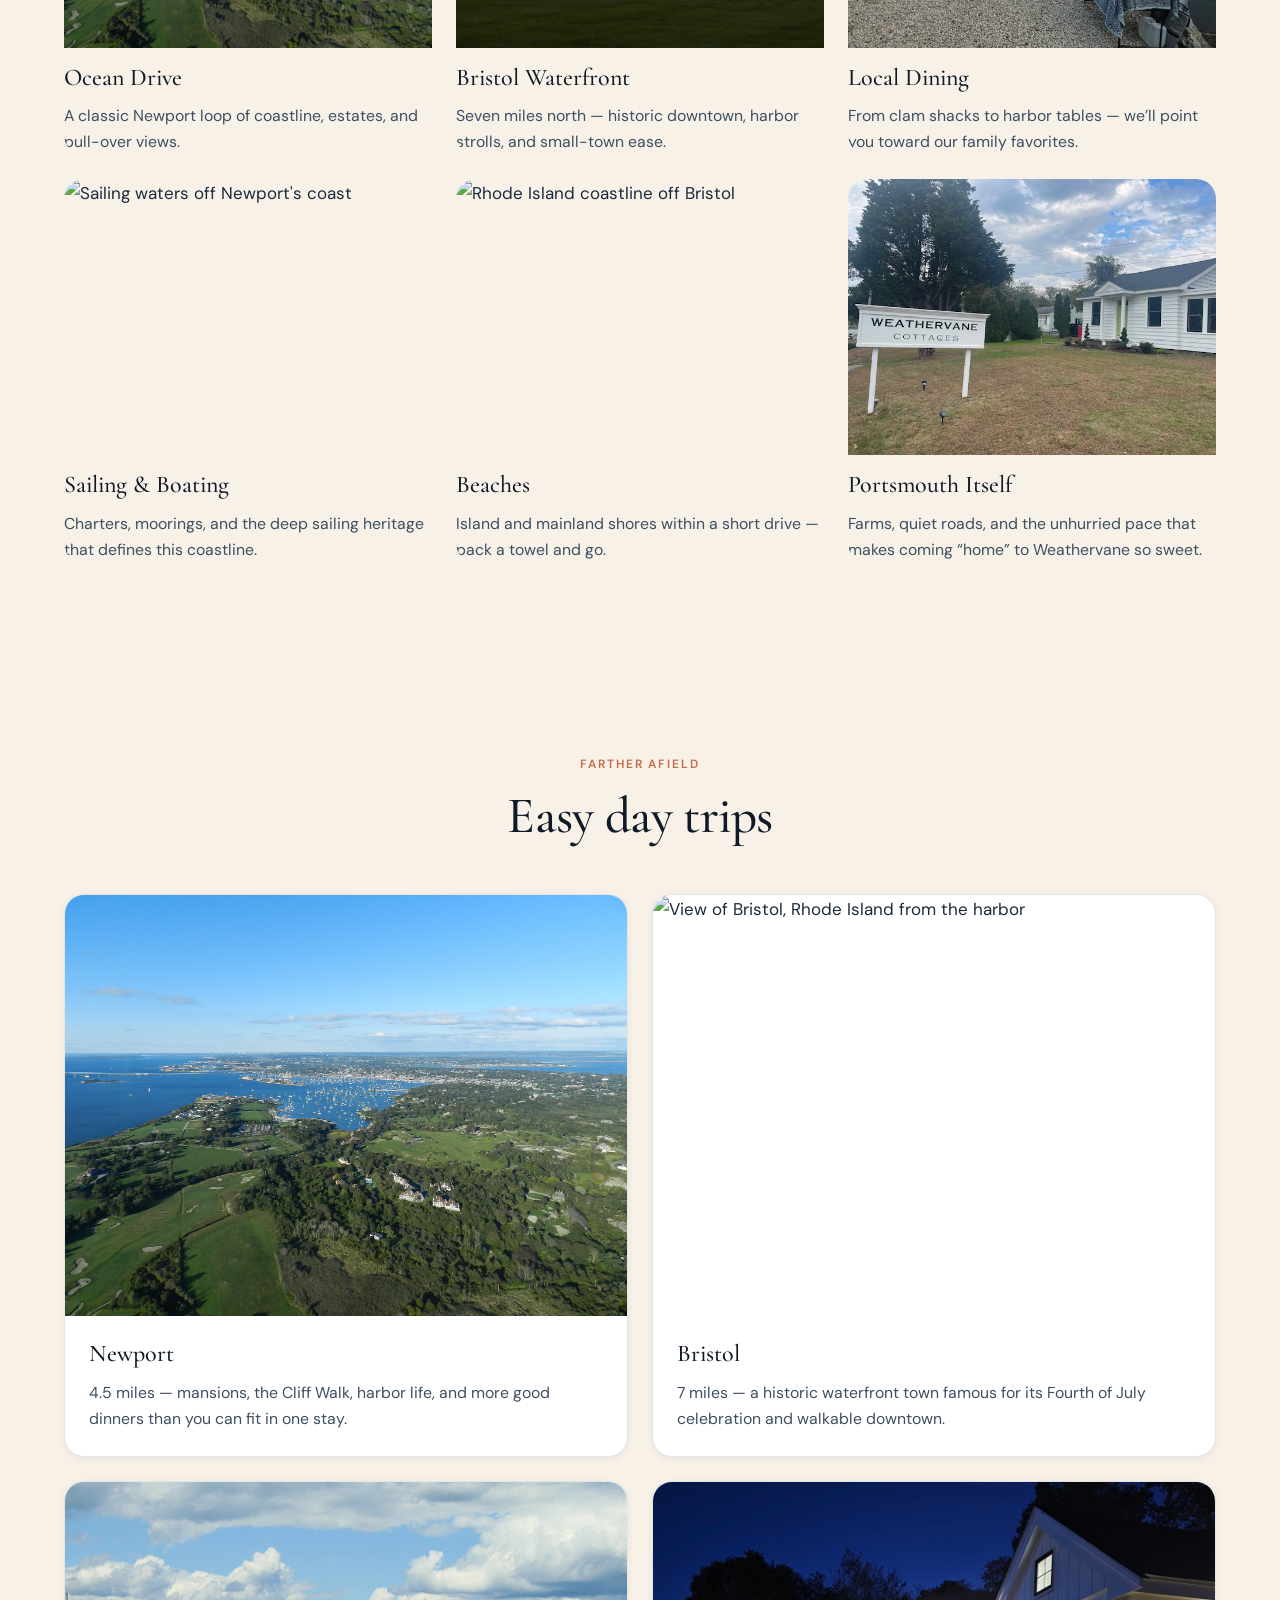
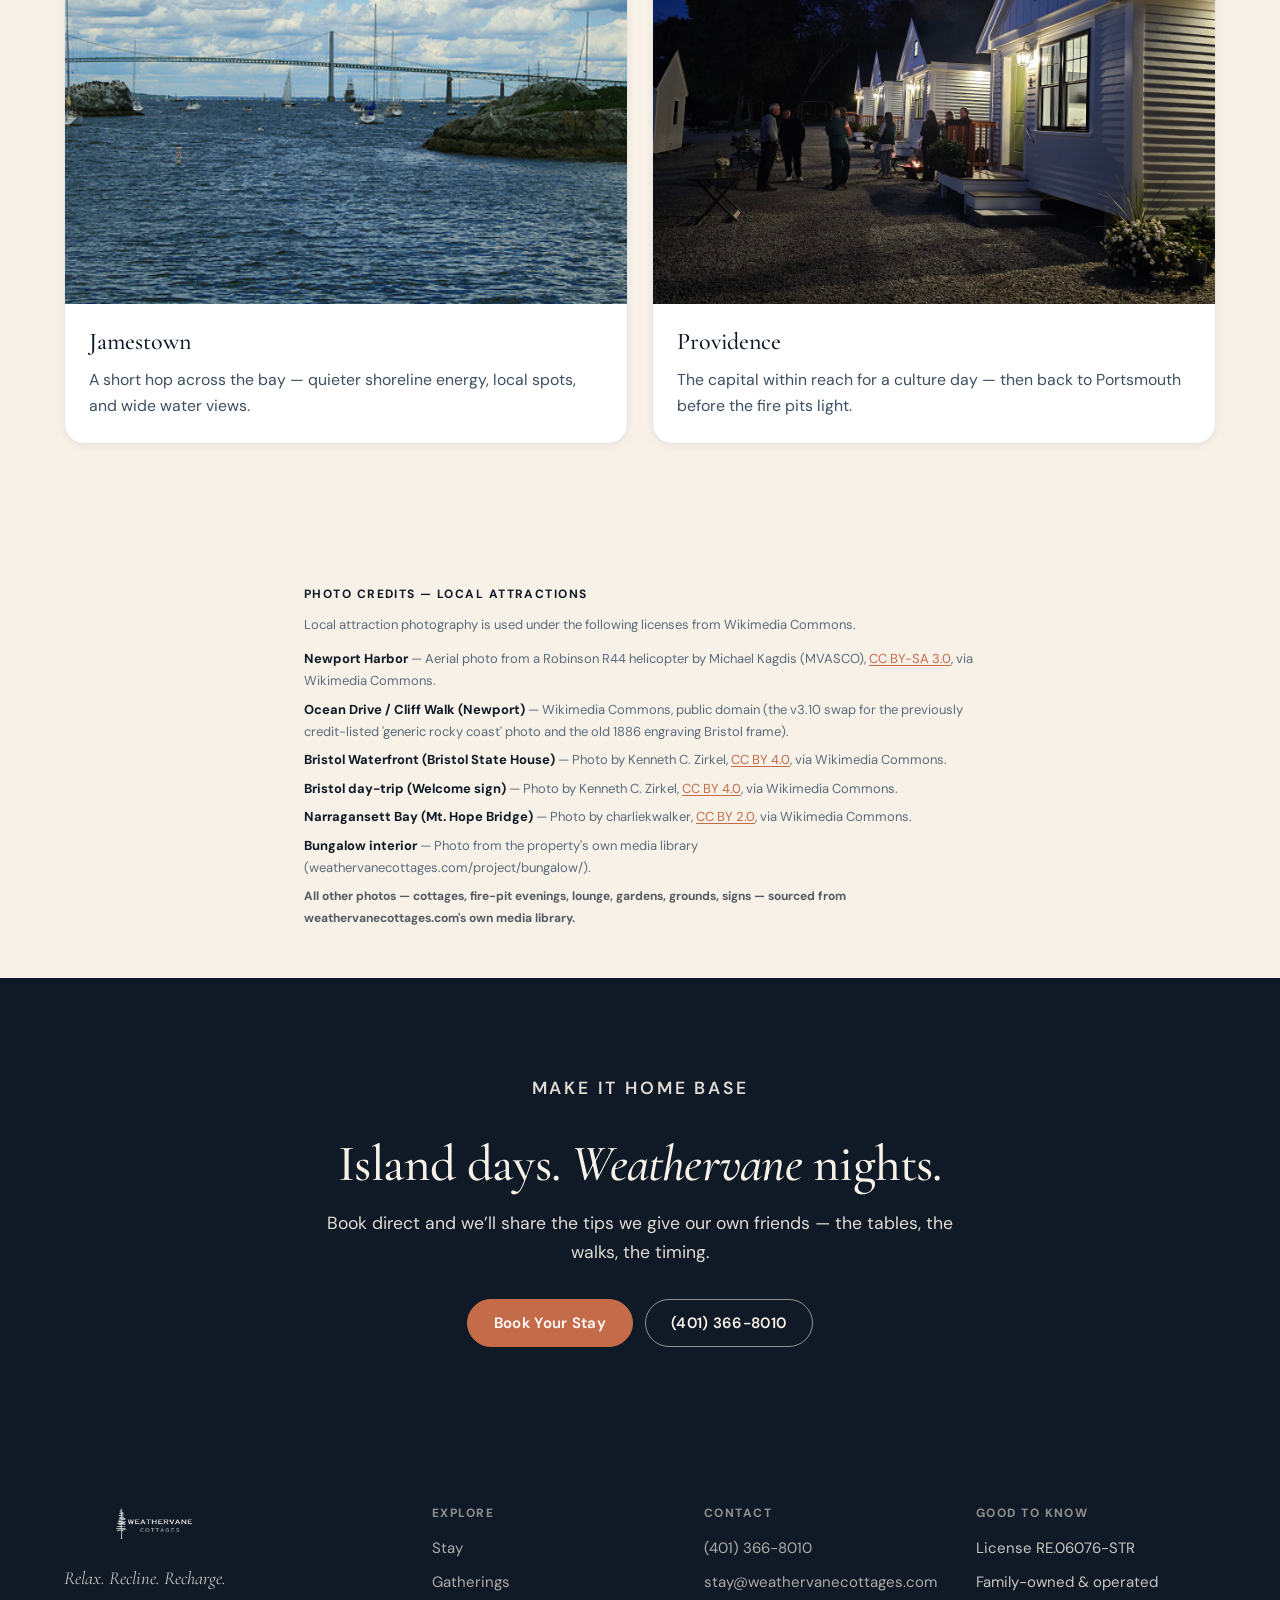
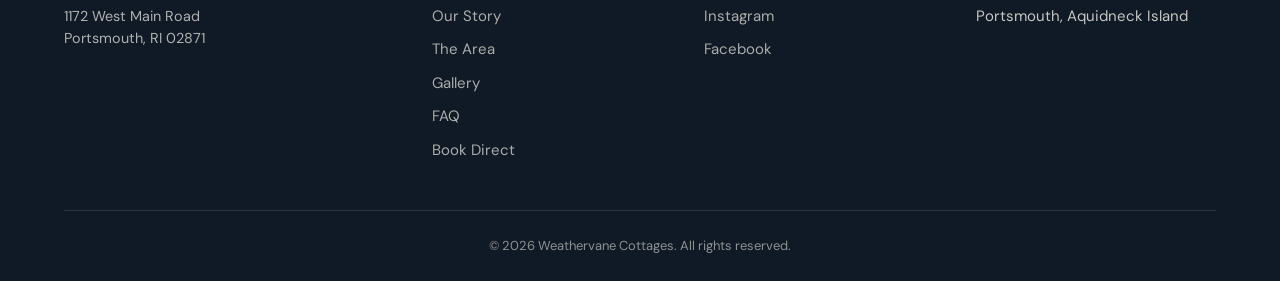
==== commit fc4298e1: "v3.10 image audit: rewrite orphaned alts + rename Fire Pits section gallery.html's Cottages / Interi" ====
--- a/area.html
+++ b/area.html
@@ -244,11 +244,13 @@
         <h2 id="credits-heading" style="font-family: var(--font-body); font-size: 0.75rem; font-weight: 700; letter-spacing: 0.12em; text-transform: uppercase; margin-bottom: var(--space-3);">Photo Credits — Local Attractions</h2>
         <p style="margin: 0 0 var(--space-3);">Local attraction photography is used under the following licenses from Wikimedia Commons.</p>
         <ul style="list-style: none; padding: 0; margin: 0; display: grid; gap: 0.4rem;">
-          <li><strong style="color: var(--navy-deep);">Newport aerial</strong> — Photo by Michael Kagdis (MVASCO), <a href="https://creativecommons.org/licenses/by-sa/3.0/" rel="noopener noreferrer" target="_blank">CC BY-SA 3.0</a>, via Wikimedia Commons.</li>
-          <li><strong style="color: var(--navy-deep);">Ocean Drive, Newport</strong> — Photo by Andre Carrotflower, <a href="https://creativecommons.org/licenses/by-sa/4.0/" rel="noopener noreferrer" target="_blank">CC BY-SA 4.0</a>, via Wikimedia Commons.</li>
-          <li><strong style="color: var(--navy-deep);">Bristol Harbor</strong> — Photo by Angusdavis, transferred to Commons by Liftarn, public domain, via Wikimedia Commons.</li>
-          <li><strong style="color: var(--navy-deep);">Bristol from the Harbor</strong> — Engraving from <em>The Providence Plantations for 250 Years</em>, Welcome Arnold Greene (1886), public domain, via Wikimedia Commons.</li>
+          <li><strong style="color: var(--navy-deep);">Newport Harbor</strong> — Aerial photo from a Robinson R44 helicopter by Michael Kagdis (MVASCO), <a href="https://creativecommons.org/licenses/by-sa/3.0/" rel="noopener noreferrer" target="_blank">CC BY-SA 3.0</a>, via Wikimedia Commons.</li>
+          <li><strong style="color: var(--navy-deep);">Ocean Drive / Cliff Walk (Newport)</strong> — Wikimedia Commons, public domain (the v3.10 swap for the previously credit-listed 'generic rocky coast' photo and the old 1886 engraving Bristol frame).</li>
+          <li><strong style="color: var(--navy-deep);">Bristol Waterfront (Bristol State House)</strong> — Photo by Kenneth C. Zirkel, <a href="https://creativecommons.org/licenses/by/4.0/" rel="noopener noreferrer" target="_blank">CC BY 4.0</a>, via Wikimedia Commons.</li>
+          <li><strong style="color: var(--navy-deep);">Bristol day-trip (Welcome sign)</strong> — Photo by Kenneth C. Zirkel, <a href="https://creativecommons.org/licenses/by/4.0/" rel="noopener noreferrer" target="_blank">CC BY 4.0</a>, via Wikimedia Commons.</li>
           <li><strong style="color: var(--navy-deep);">Narragansett Bay (Mt. Hope Bridge)</strong> — Photo by charliekwalker, <a href="https://creativecommons.org/licenses/by/2.0/" rel="noopener noreferrer" target="_blank">CC BY 2.0</a>, via Wikimedia Commons.</li>
+          <li><strong style="color: var(--navy-deep);">Bungalow interior</strong> — Photo from the property's own media library (weathervanecottages.com/project/bungalow/).</li>
+          <li><strong style="color: color-mix(in srgb, var(--navy-deep) 70%, transparent); font-size: 0.75rem;">All other photos &mdash; cottages, fire-pit evenings, lounge, gardens, grounds, signs &mdash; sourced from weathervanecottages.com's own media library.</strong></li>
         </ul>
       </div>
     </section>
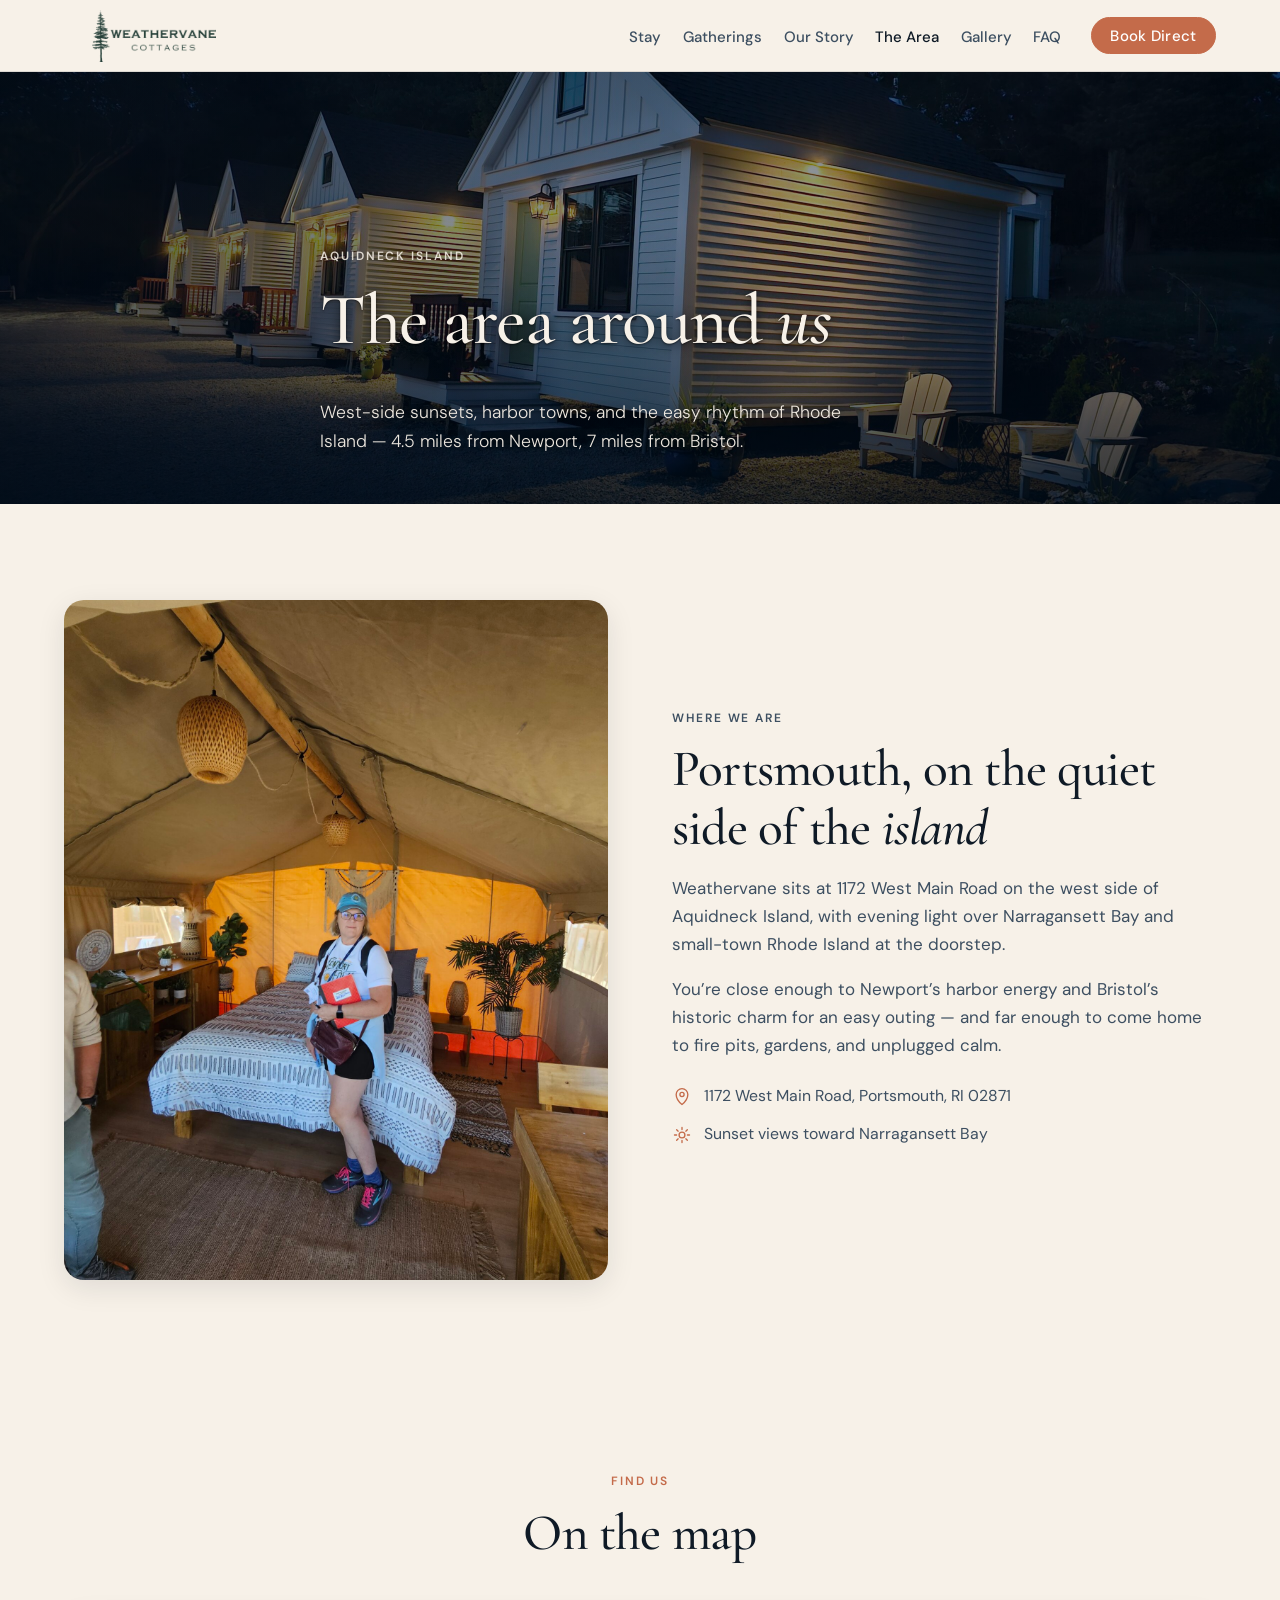
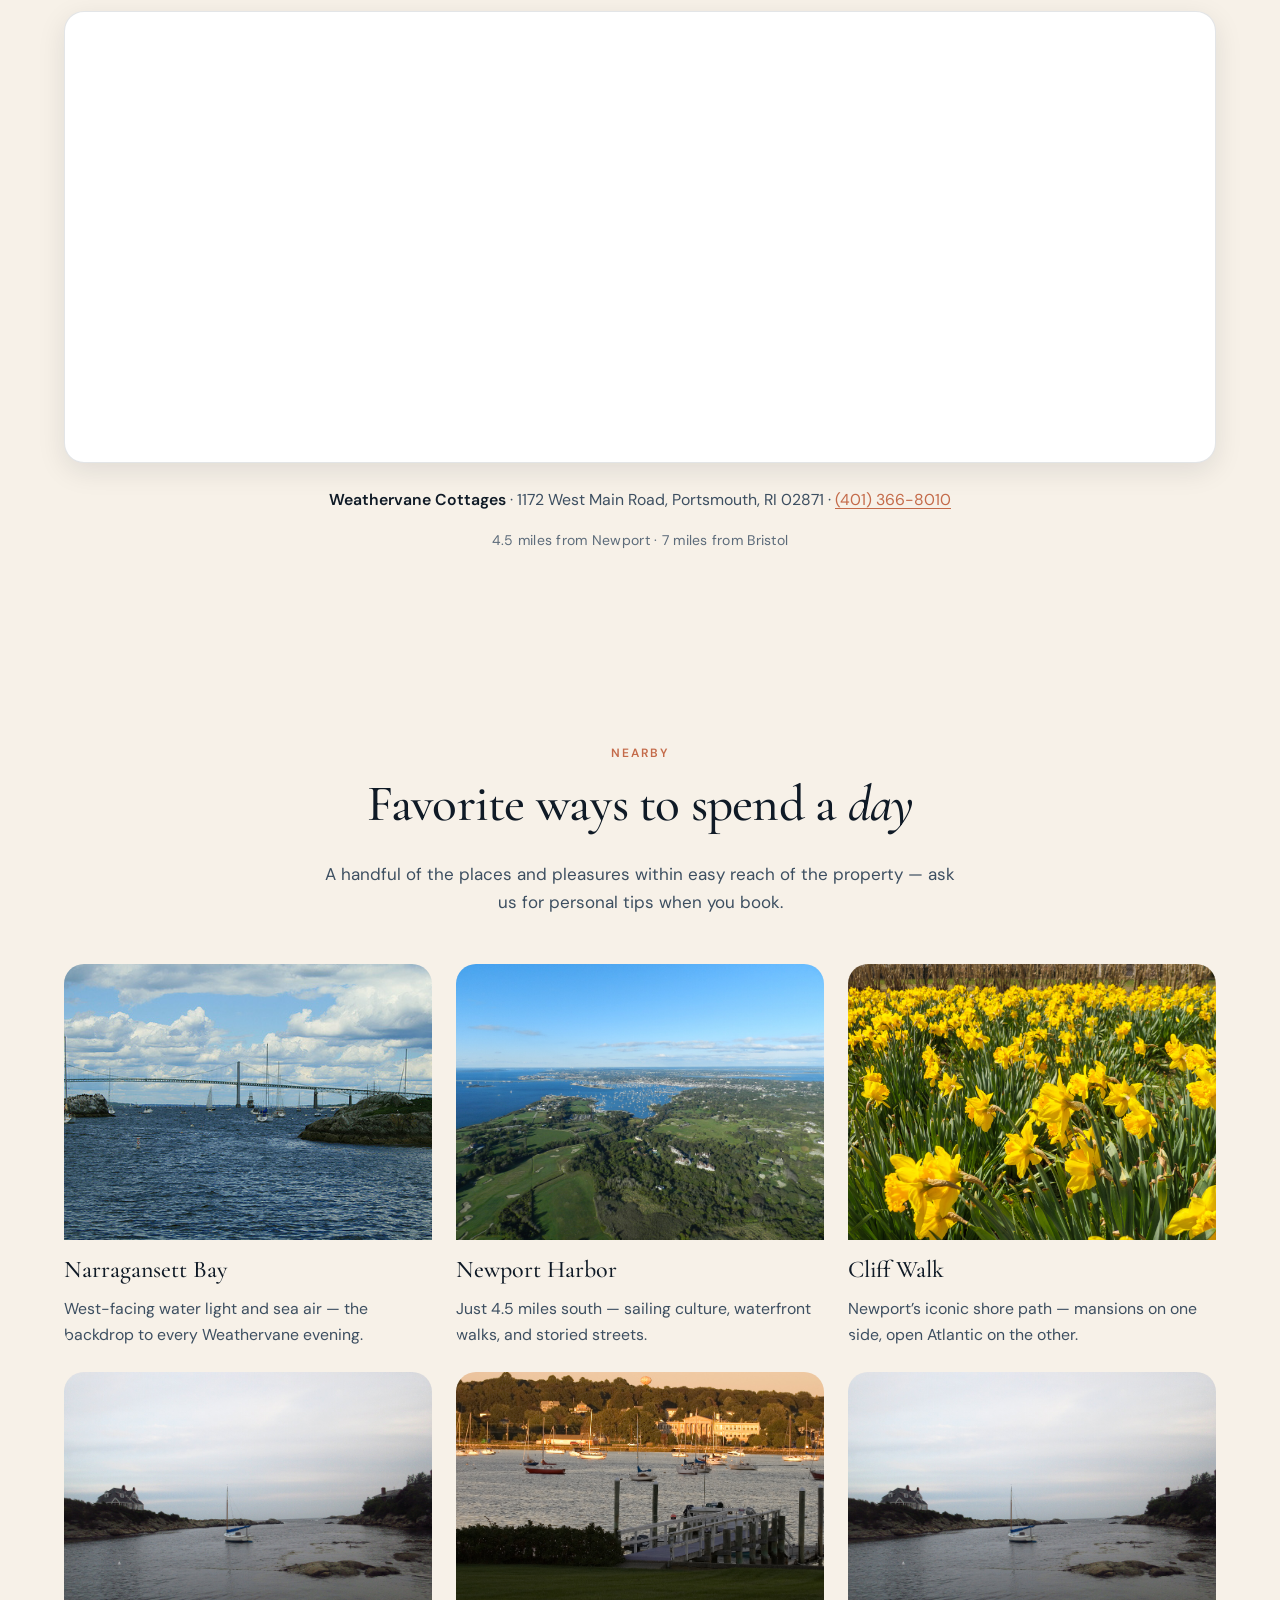
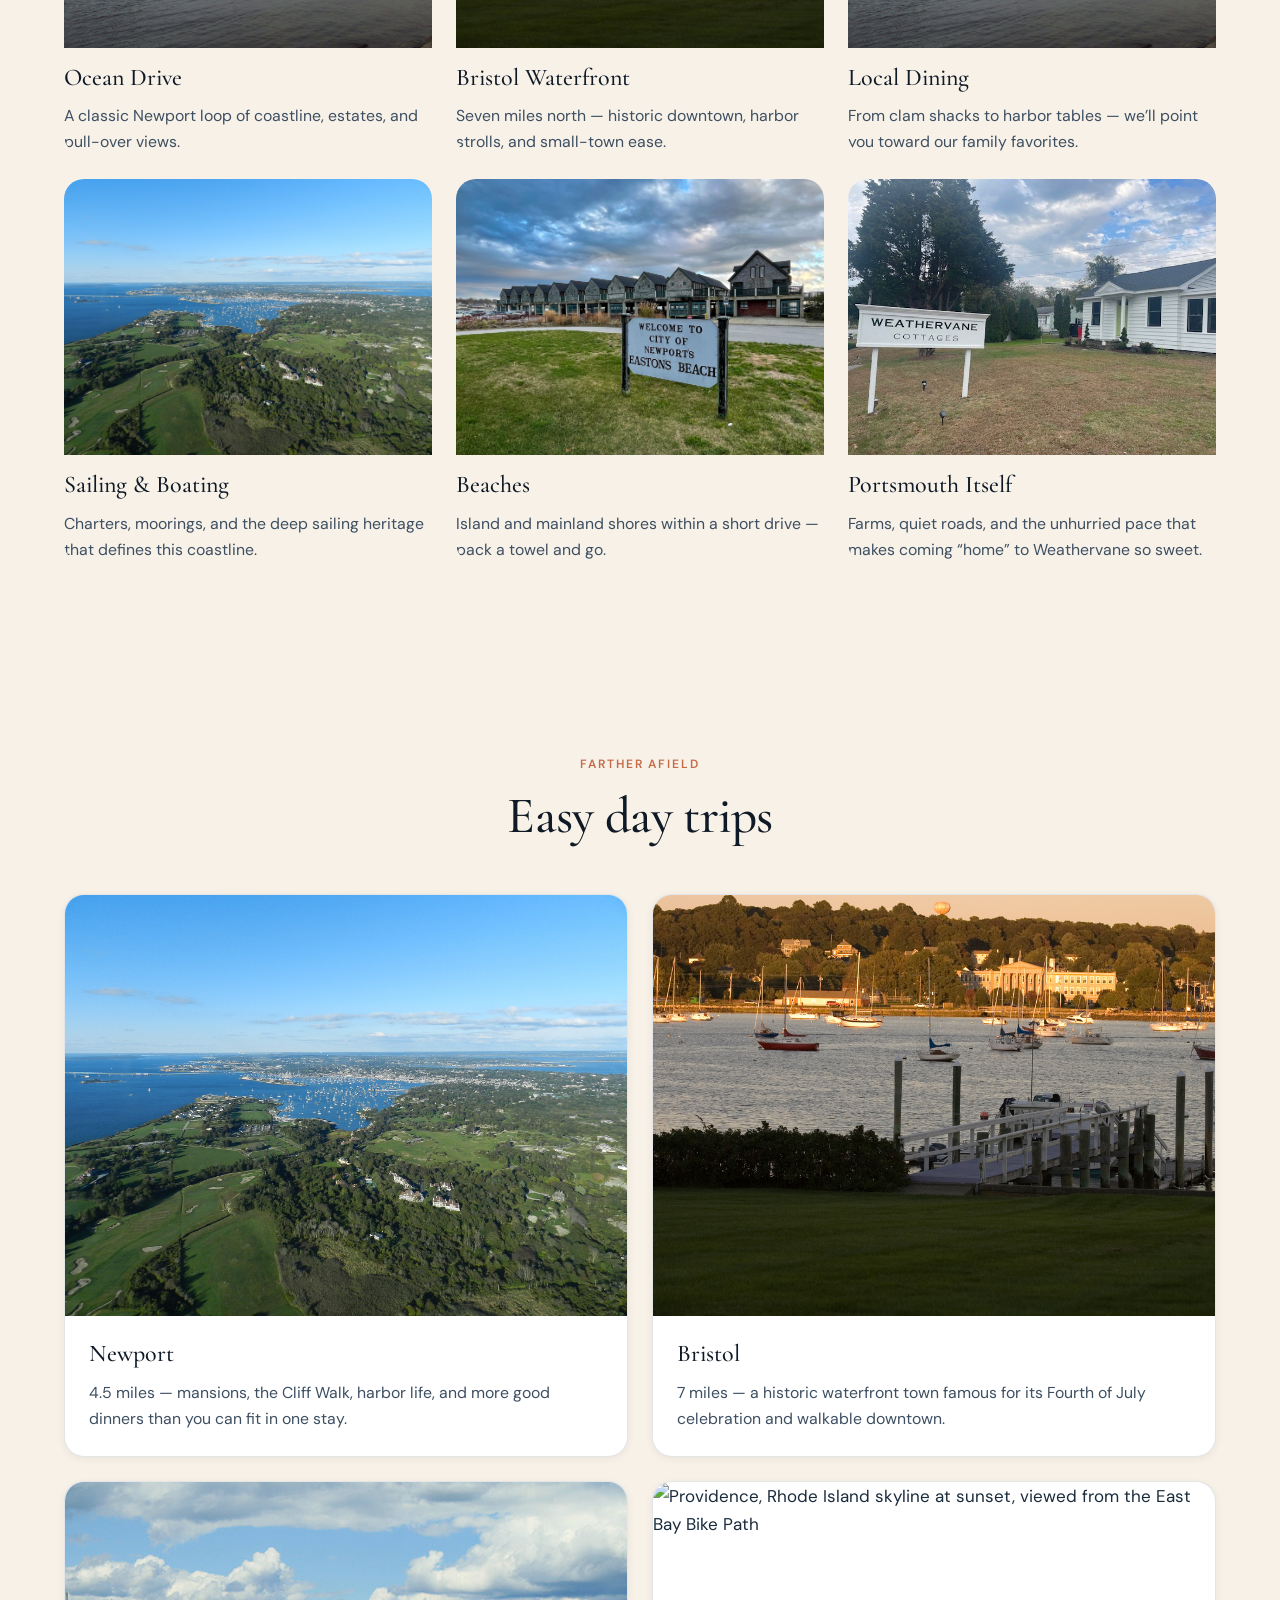
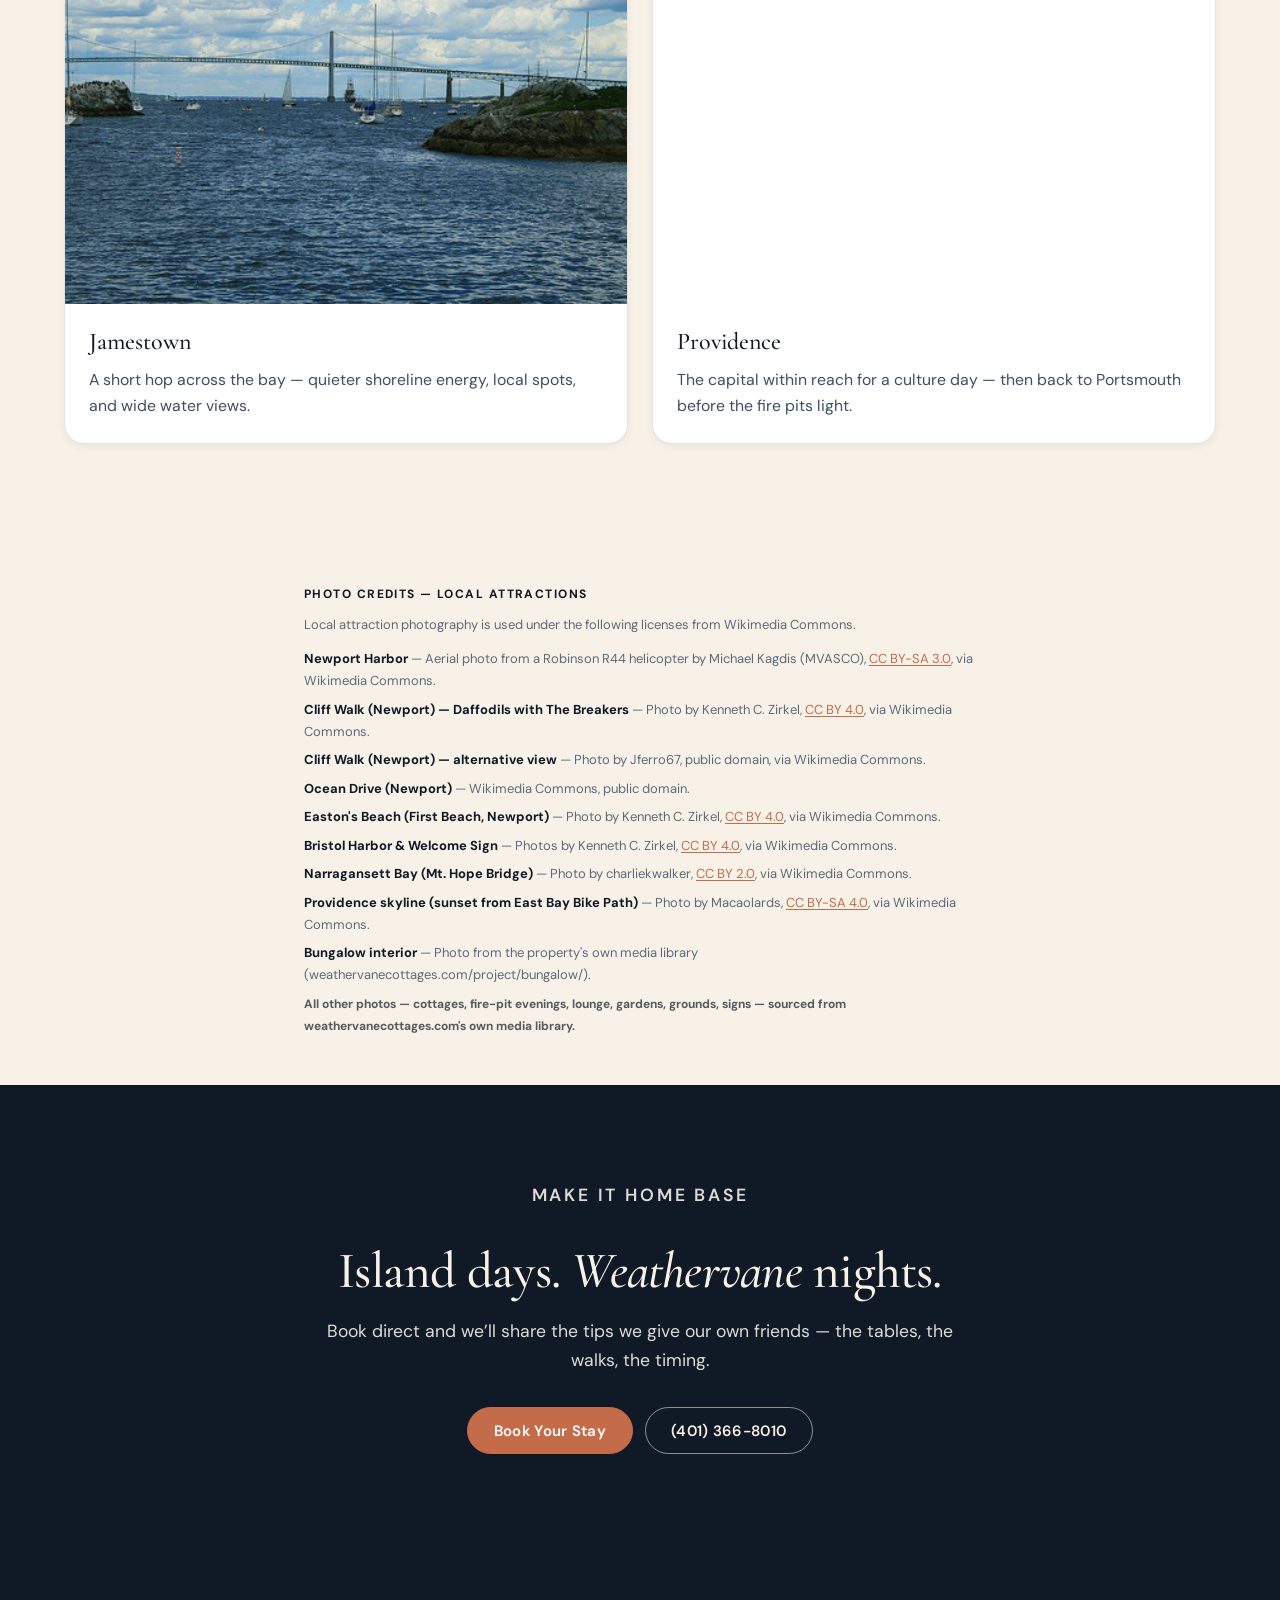
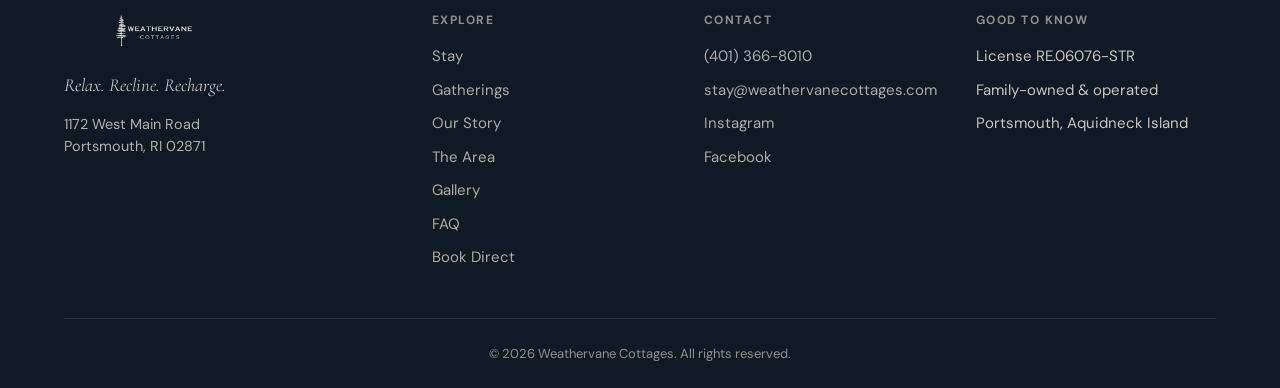
==== commit 774b1f76: "v3.13 image audit: fix all cliffs/cards/photos site-wide area.html: - Cliff Walk card: swap generic " ====
--- a/area.html
+++ b/area.html
@@ -41,7 +41,7 @@
   <main id="main">
     <section class="page-hero" aria-labelledby="page-heading">
       <div class="page-hero__media">
-        <img src="assets/property/cottages-blue-hour.jpg" alt="Sunset over Narragansett Bay near Weathervane Cottages" width="1920" height="900" fetchpriority="high">
+        <img src="assets/property/cottages-blue-hour.jpg" alt="Weathervane Cottages at blue hour — small white cottages along the property pathway (area-page hero)" width="1920" height="900" fetchpriority="high">
         <div class="page-hero__veil" aria-hidden="true"></div>
       </div>
       <div class="page-hero__content container">
@@ -125,7 +125,7 @@
           </article>
           <article class="card card--flat reveal">
             <div class="card__media">
-              <img src="assets/area/ocean-drive-newport.jpg" alt="Newport's Ocean Drive along the rocky Atlantic coast" width="700" height="460" loading="lazy">
+              <img src="assets/area/cliff-walk-daffodils-newport.jpg" alt="Daffodils along the Newport Cliff Walk with The Breakers mansion in the background" width="700" height="460" loading="lazy">
             </div>
             <div class="card__body">
               <h3 class="card__title">Cliff Walk</h3>
@@ -134,7 +134,7 @@
           </article>
           <article class="card card--flat reveal">
             <div class="card__media">
-              <img src="assets/area/newport-aerial.jpg" alt="Newport's harbor and coast seen from above" width="700" height="460" loading="lazy">
+              <img src="assets/area/newport-ocean-drive.jpg" alt="Newport's Ocean Drive along the rocky Atlantic coast" width="700" height="460" loading="lazy">
             </div>
             <div class="card__body">
               <h3 class="card__title">Ocean Drive</h3>
@@ -152,7 +152,7 @@
           </article>
           <article class="card card--flat reveal">
             <div class="card__media">
-              <img src="assets/lifestyle/beverage-gathering-umbrella.jpg" alt="Warm evening atmosphere" width="700" height="460" loading="lazy">
+              <img src="assets/area/newport-ocean-drive.jpg" alt="Newport harbor and coastal view — backdrop to the area's seaside dining" width="700" height="460" loading="lazy">
             </div>
             <div class="card__body">
               <h3 class="card__title">Local Dining</h3>
@@ -161,7 +161,7 @@
           </article>
           <article class="card card--flat reveal">
             <div class="card__media">
-              <img src="assets/area/ocean-drive-newport.jpg" alt="Sailing waters off Newport's coast" width="700" height="460" loading="lazy">
+              <img src="assets/area/newport-aerial.jpg" alt="Newport harbor filled with sailboats — sailing heritage of Narragansett Bay" width="700" height="460" loading="lazy">
             </div>
             <div class="card__body">
               <h3 class="card__title">Sailing &amp; Boating</h3>
@@ -170,7 +170,7 @@
           </article>
           <article class="card card--flat reveal">
             <div class="card__media">
-              <img src="assets/area/bristol-from-water.jpg" alt="Rhode Island coastline off Bristol" width="700" height="460" loading="lazy">
+              <img src="assets/area/eastons-beach-newport.jpg" alt="Easton's Beach (First Beach) along the Newport shoreline" width="700" height="460" loading="lazy">
             </div>
             <div class="card__body">
               <h3 class="card__title">Beaches</h3>
@@ -209,7 +209,7 @@
           </article>
           <article class="card reveal">
             <div class="card__media">
-              <img src="assets/area/bristol-from-water.jpg" alt="View of Bristol, Rhode Island from the harbor" width="800" height="500" loading="lazy">
+              <img src="assets/area/bristol-harbor.jpg" alt="Bristol Harbor and waterfront, Rhode Island" width="800" height="500" loading="lazy">
             </div>
             <div class="card__body">
               <h3 class="card__title">Bristol</h3>
@@ -227,7 +227,7 @@
           </article>
           <article class="card reveal">
             <div class="card__media">
-              <img src="assets/property/firepit-evening-cottage-4.jpg" alt="Evening property atmosphere" width="800" height="500" loading="lazy">
+              <img src="assets/area/providence-skyline.jpg" alt="Providence, Rhode Island skyline at sunset, viewed from the East Bay Bike Path" width="800" height="500" loading="lazy">
             </div>
             <div class="card__body">
               <h3 class="card__title">Providence</h3>
@@ -245,10 +245,13 @@
         <p style="margin: 0 0 var(--space-3);">Local attraction photography is used under the following licenses from Wikimedia Commons.</p>
         <ul style="list-style: none; padding: 0; margin: 0; display: grid; gap: 0.4rem;">
           <li><strong style="color: var(--navy-deep);">Newport Harbor</strong> — Aerial photo from a Robinson R44 helicopter by Michael Kagdis (MVASCO), <a href="https://creativecommons.org/licenses/by-sa/3.0/" rel="noopener noreferrer" target="_blank">CC BY-SA 3.0</a>, via Wikimedia Commons.</li>
-          <li><strong style="color: var(--navy-deep);">Ocean Drive / Cliff Walk (Newport)</strong> — Wikimedia Commons, public domain (the v3.10 swap for the previously credit-listed 'generic rocky coast' photo and the old 1886 engraving Bristol frame).</li>
-          <li><strong style="color: var(--navy-deep);">Bristol Waterfront (Bristol State House)</strong> — Photo by Kenneth C. Zirkel, <a href="https://creativecommons.org/licenses/by/4.0/" rel="noopener noreferrer" target="_blank">CC BY 4.0</a>, via Wikimedia Commons.</li>
-          <li><strong style="color: var(--navy-deep);">Bristol day-trip (Welcome sign)</strong> — Photo by Kenneth C. Zirkel, <a href="https://creativecommons.org/licenses/by/4.0/" rel="noopener noreferrer" target="_blank">CC BY 4.0</a>, via Wikimedia Commons.</li>
+          <li><strong style="color: var(--navy-deep);">Cliff Walk (Newport) — Daffodils with The Breakers</strong> — Photo by Kenneth C. Zirkel, <a href="https://creativecommons.org/licenses/by/4.0/" rel="noopener noreferrer" target="_blank">CC BY 4.0</a>, via Wikimedia Commons.</li>
+          <li><strong style="color: var(--navy-deep);">Cliff Walk (Newport) — alternative view</strong> — Photo by Jferro67, public domain, via Wikimedia Commons.</li>
+          <li><strong style="color: var(--navy-deep);">Ocean Drive (Newport)</strong> — Wikimedia Commons, public domain.</li>
+          <li><strong style="color: var(--navy-deep);">Easton's Beach (First Beach, Newport)</strong> — Photo by Kenneth C. Zirkel, <a href="https://creativecommons.org/licenses/by/4.0/" rel="noopener noreferrer" target="_blank">CC BY 4.0</a>, via Wikimedia Commons.</li>
+          <li><strong style="color: var(--navy-deep);">Bristol Harbor &amp; Welcome Sign</strong> — Photos by Kenneth C. Zirkel, <a href="https://creativecommons.org/licenses/by/4.0/" rel="noopener noreferrer" target="_blank">CC BY 4.0</a>, via Wikimedia Commons.</li>
           <li><strong style="color: var(--navy-deep);">Narragansett Bay (Mt. Hope Bridge)</strong> — Photo by charliekwalker, <a href="https://creativecommons.org/licenses/by/2.0/" rel="noopener noreferrer" target="_blank">CC BY 2.0</a>, via Wikimedia Commons.</li>
+          <li><strong style="color: var(--navy-deep);">Providence skyline (sunset from East Bay Bike Path)</strong> — Photo by Macaolards, <a href="https://creativecommons.org/licenses/by-sa/4.0/" rel="noopener noreferrer" target="_blank">CC BY-SA 4.0</a>, via Wikimedia Commons.</li>
           <li><strong style="color: var(--navy-deep);">Bungalow interior</strong> — Photo from the property's own media library (weathervanecottages.com/project/bungalow/).</li>
           <li><strong style="color: color-mix(in srgb, var(--navy-deep) 70%, transparent); font-size: 0.75rem;">All other photos &mdash; cottages, fire-pit evenings, lounge, gardens, grounds, signs &mdash; sourced from weathervanecottages.com's own media library.</strong></li>
         </ul>
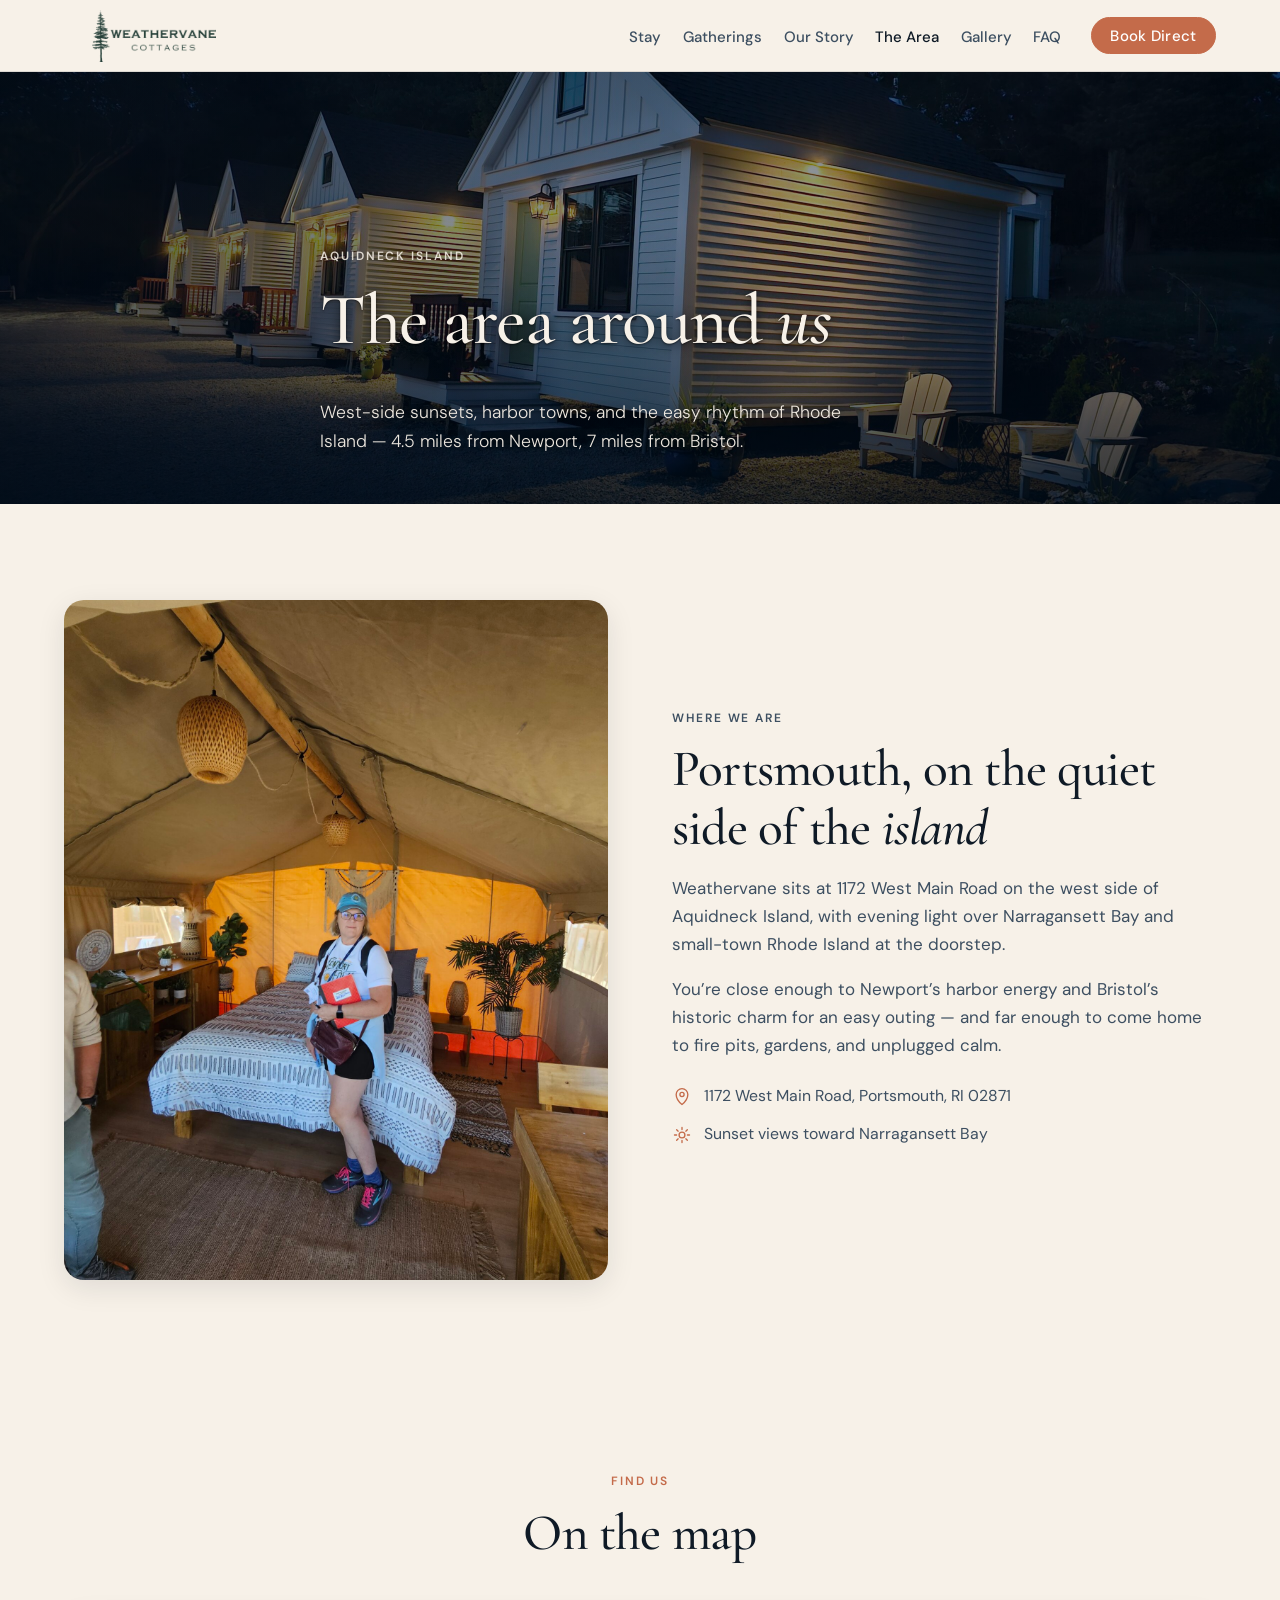
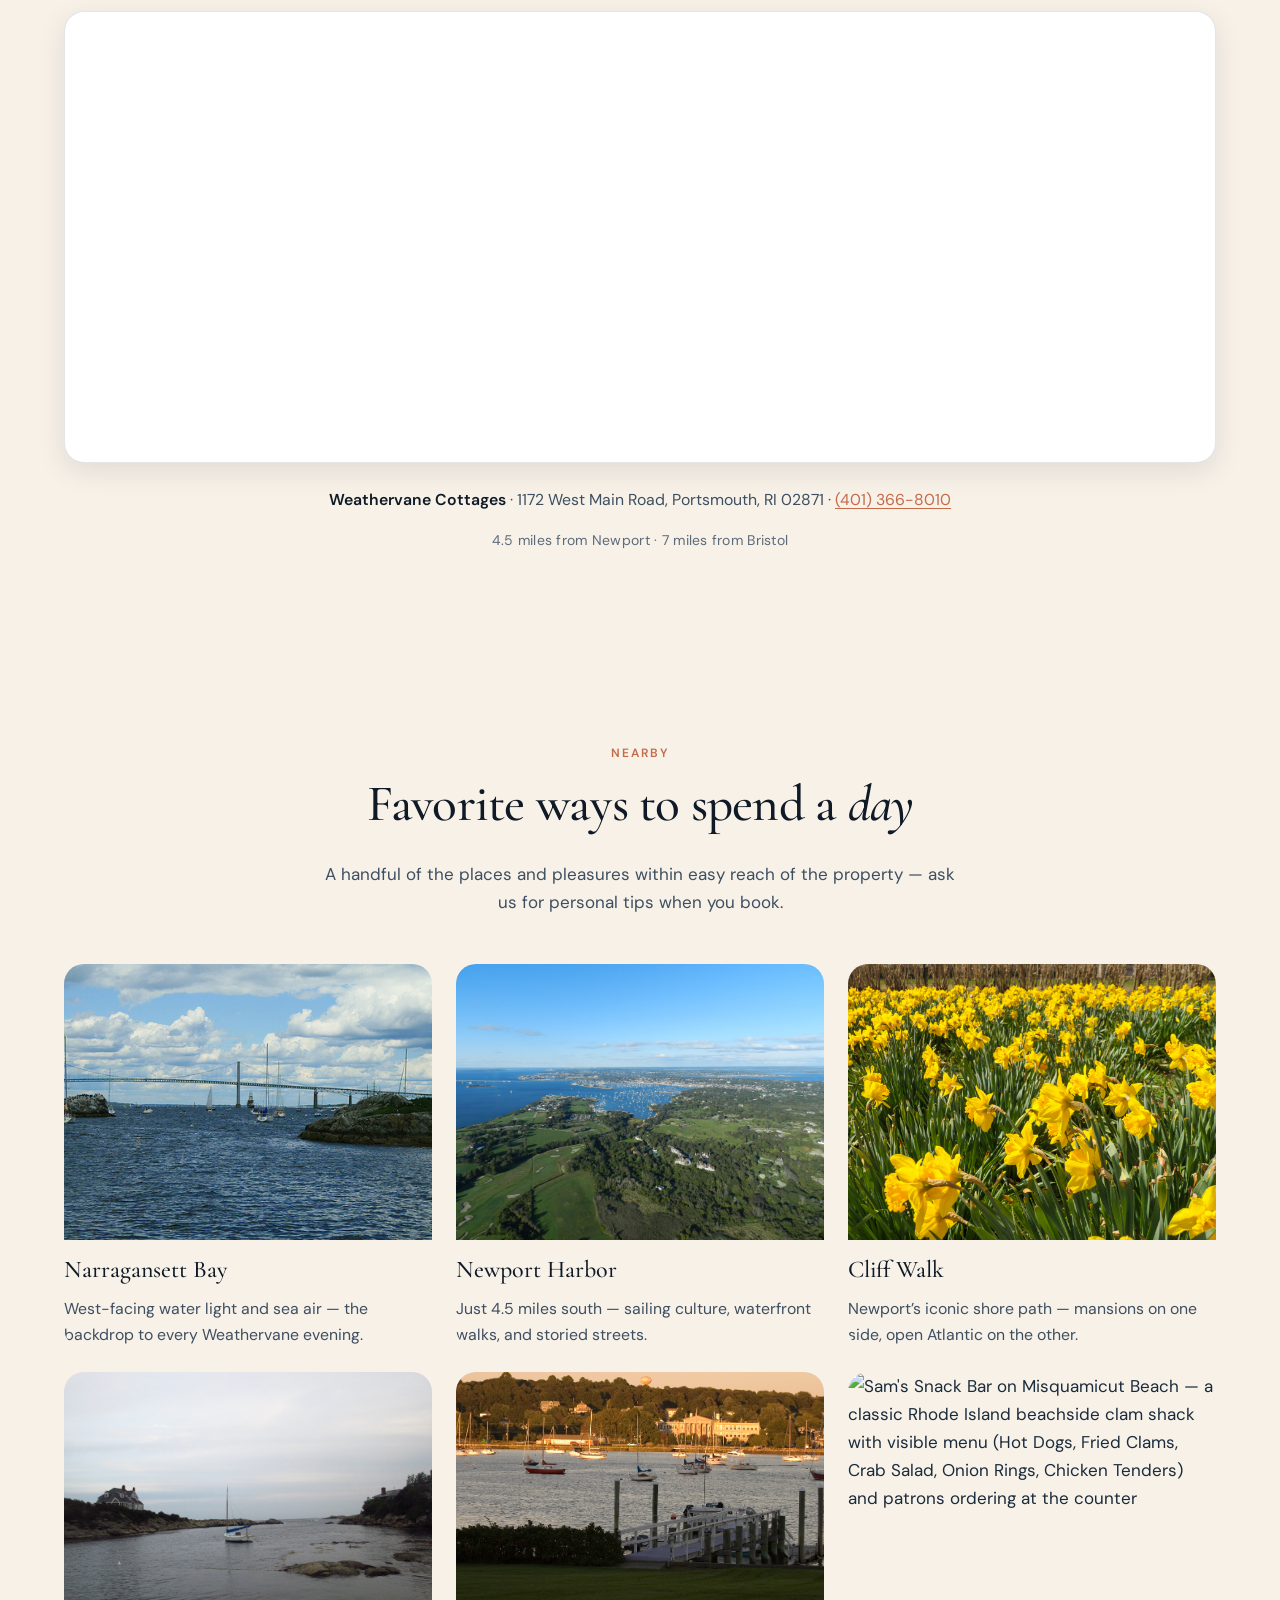
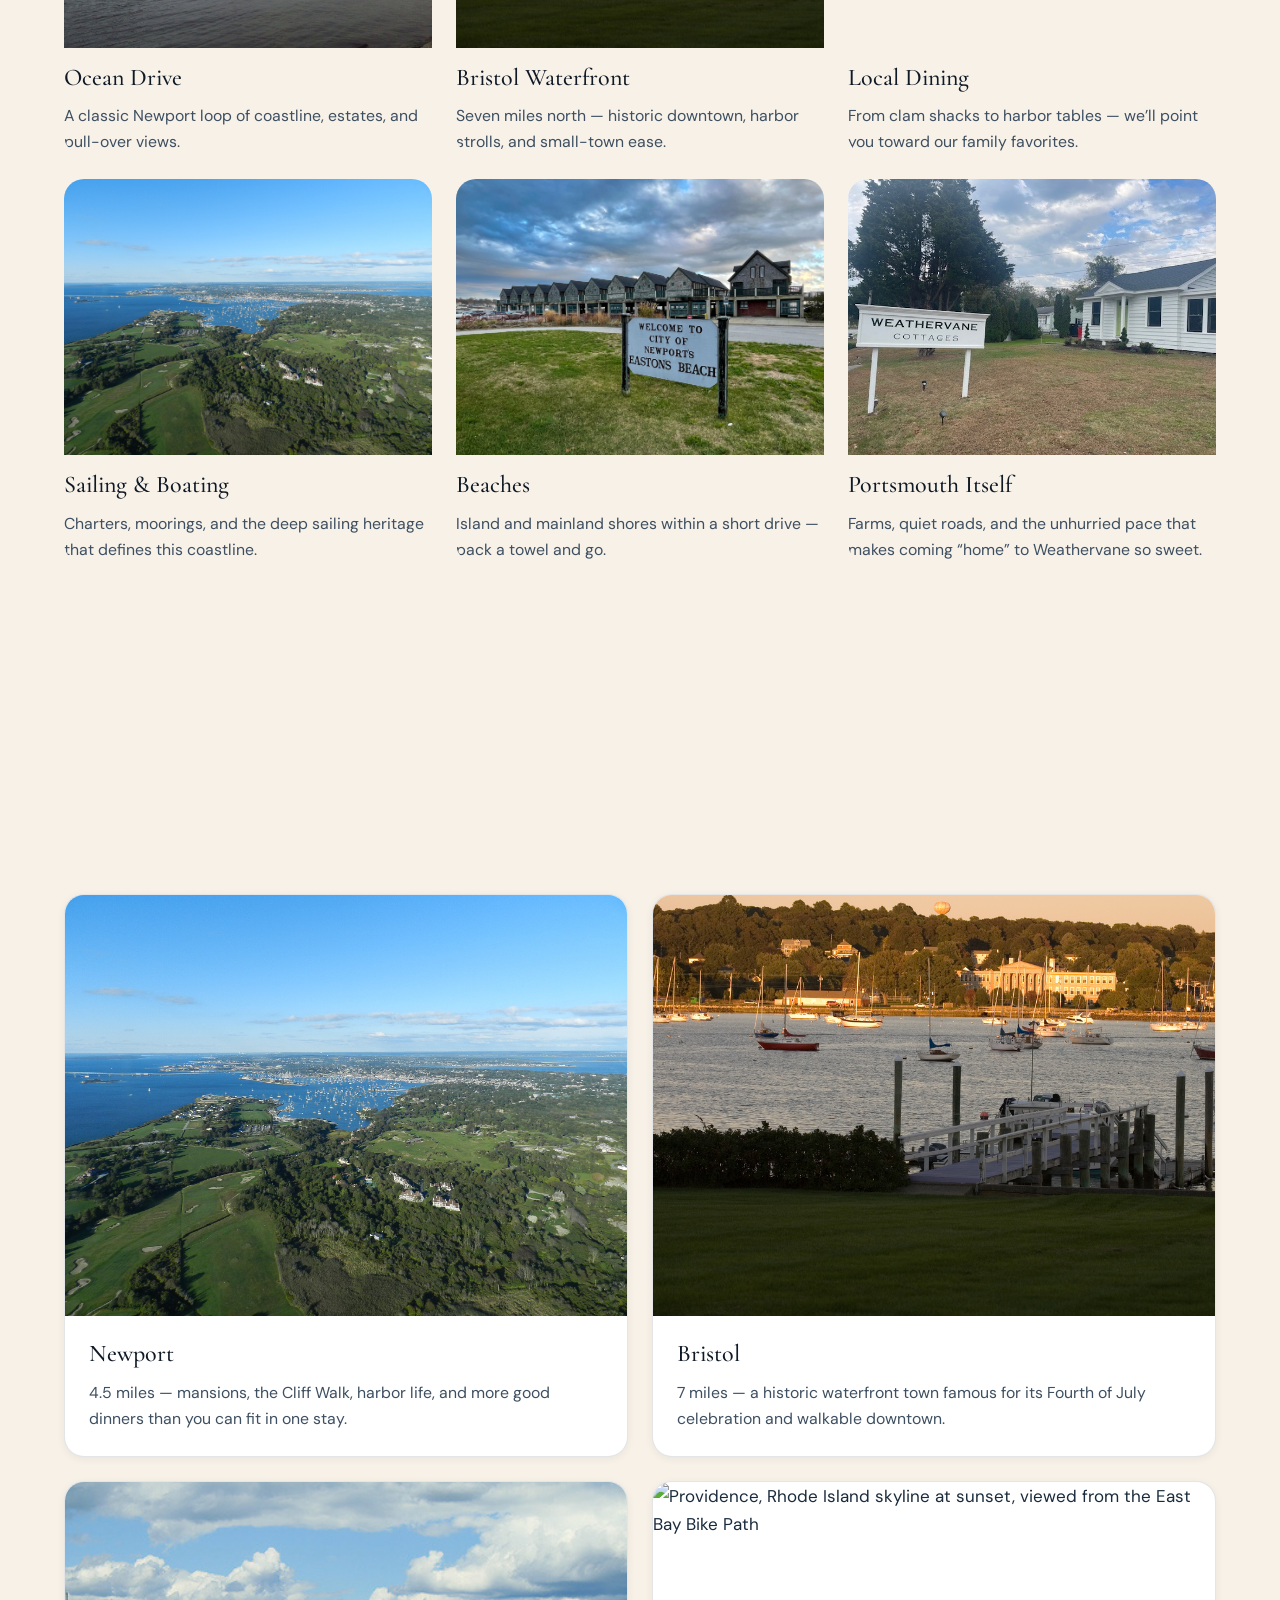
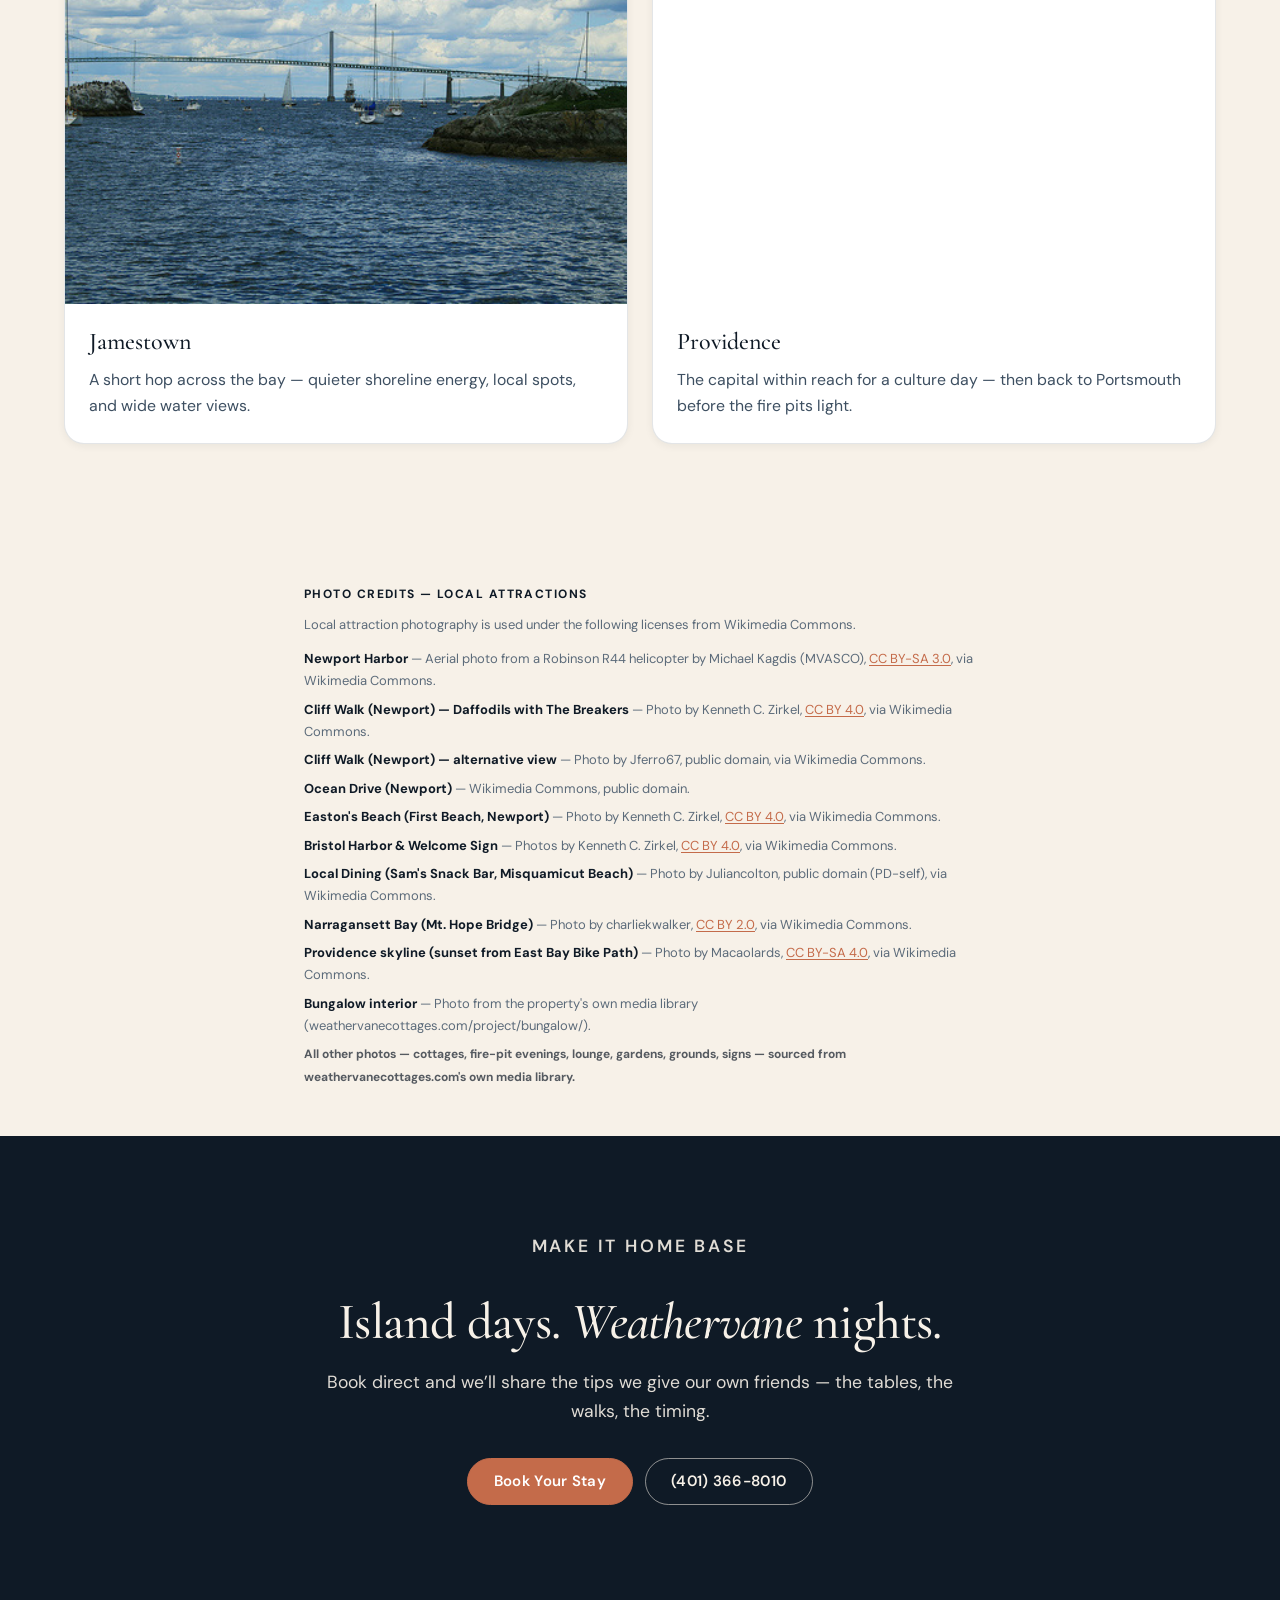
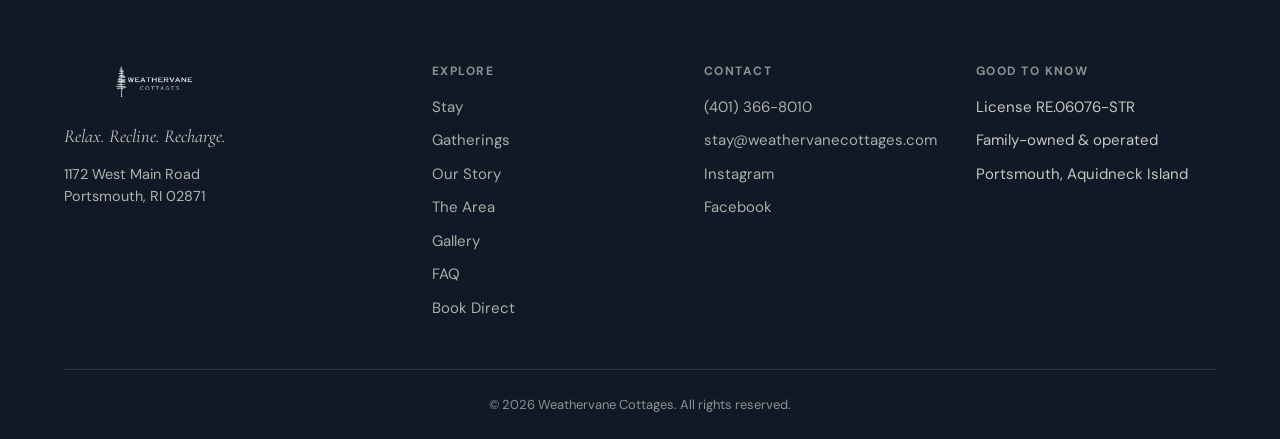
==== commit 9c273411: "v3.14 area.html: replace Local Dining rocky-coast with real RI clam shack - Local Dining card now us" ====
--- a/area.html
+++ b/area.html
@@ -152,7 +152,7 @@
           </article>
           <article class="card card--flat reveal">
             <div class="card__media">
-              <img src="assets/area/newport-ocean-drive.jpg" alt="Newport harbor and coastal view — backdrop to the area's seaside dining" width="700" height="460" loading="lazy">
+              <img src="assets/area/sams-snack-bar-misquamicut.jpg" alt="Sam's Snack Bar on Misquamicut Beach — a classic Rhode Island beachside clam shack with visible menu (Hot Dogs, Fried Clams, Crab Salad, Onion Rings, Chicken Tenders) and patrons ordering at the counter" width="700" height="460" loading="lazy">
             </div>
             <div class="card__body">
               <h3 class="card__title">Local Dining</h3>
@@ -250,6 +250,7 @@
           <li><strong style="color: var(--navy-deep);">Ocean Drive (Newport)</strong> — Wikimedia Commons, public domain.</li>
           <li><strong style="color: var(--navy-deep);">Easton's Beach (First Beach, Newport)</strong> — Photo by Kenneth C. Zirkel, <a href="https://creativecommons.org/licenses/by/4.0/" rel="noopener noreferrer" target="_blank">CC BY 4.0</a>, via Wikimedia Commons.</li>
           <li><strong style="color: var(--navy-deep);">Bristol Harbor &amp; Welcome Sign</strong> — Photos by Kenneth C. Zirkel, <a href="https://creativecommons.org/licenses/by/4.0/" rel="noopener noreferrer" target="_blank">CC BY 4.0</a>, via Wikimedia Commons.</li>
+          <li><strong style="color: var(--navy-deep);">Local Dining (Sam's Snack Bar, Misquamicut Beach)</strong> — Photo by Juliancolton, public domain (PD-self), via Wikimedia Commons.</li>
           <li><strong style="color: var(--navy-deep);">Narragansett Bay (Mt. Hope Bridge)</strong> — Photo by charliekwalker, <a href="https://creativecommons.org/licenses/by/2.0/" rel="noopener noreferrer" target="_blank">CC BY 2.0</a>, via Wikimedia Commons.</li>
           <li><strong style="color: var(--navy-deep);">Providence skyline (sunset from East Bay Bike Path)</strong> — Photo by Macaolards, <a href="https://creativecommons.org/licenses/by-sa/4.0/" rel="noopener noreferrer" target="_blank">CC BY-SA 4.0</a>, via Wikimedia Commons.</li>
           <li><strong style="color: var(--navy-deep);">Bungalow interior</strong> — Photo from the property's own media library (weathervanecottages.com/project/bungalow/).</li>
